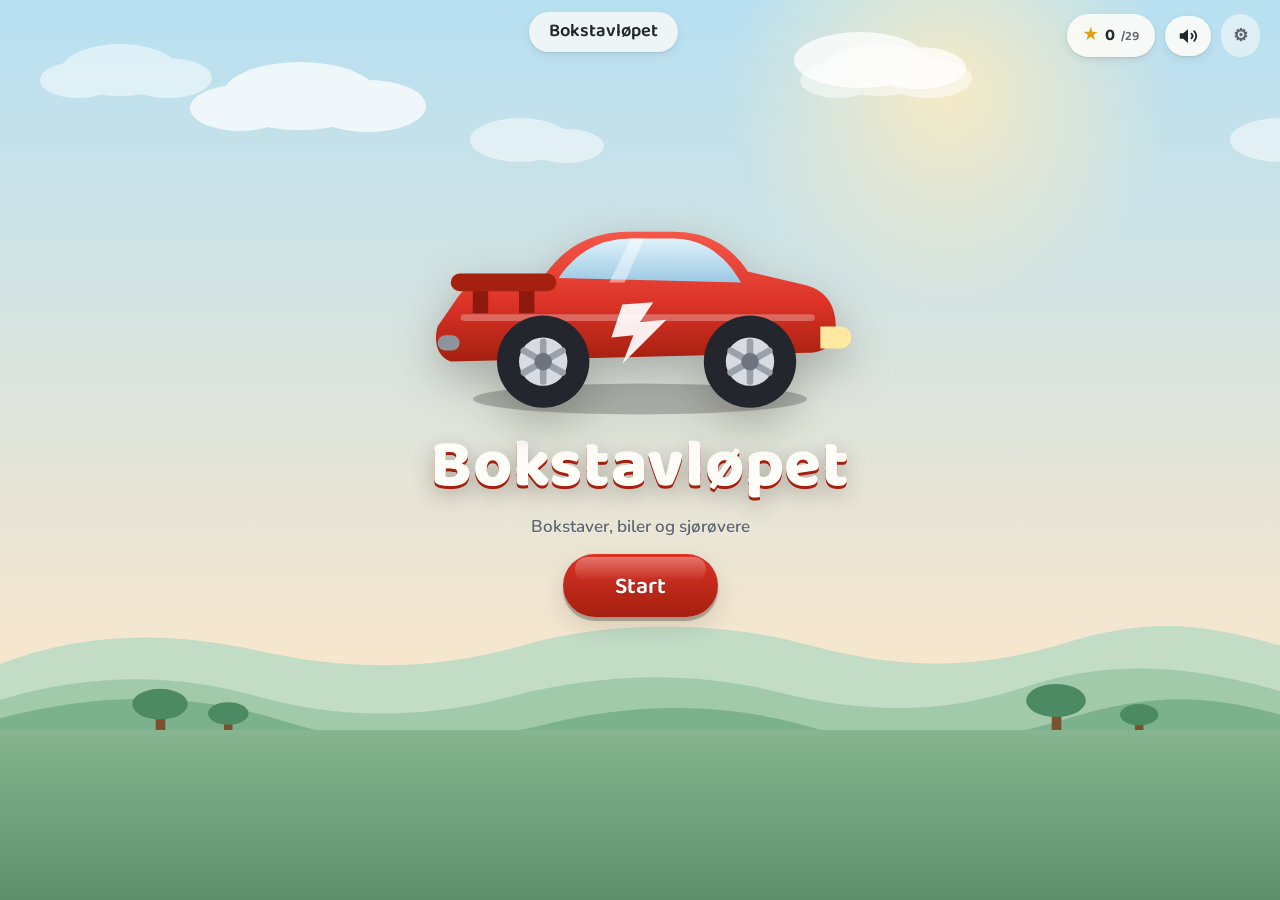
==== bokstavlopet.html @ 8c454618 "Bytt H fra «Hjul» til «Hus» på Racerbanen Et hus er noe en treåring kjenner igjen og kan navngi uten" ====
<!doctype html>
<html lang="nb">
<head>
<meta charset="utf-8">
<meta name="viewport" content="width=device-width, initial-scale=1">
<title>Bokstavløpet</title>
<style>
/* css/fonter.css */
/* Bokstavløpet – fonter
 *
 * To variable fonter, lagt inn direkte i filen som base64. Grunnen er at
 * spillet skal virke uten internett: leses index.html rett fra disk, finnes
 * det ingen server å hente skrifter fra.
 *
 *   Baloo 2  – de store bokstavene. Runde, tydelige former som ligner dem
 *              barn møter i alfabetbøker.
 *   Nunito   – all annen tekst.
 *
 * Begge er lisensiert under SIL Open Font License 1.1.
 */

@font-face {
  font-family: 'Baloo 2';
  src: url([data-uri]) format('woff2');
  font-weight: 400 800;
  font-style: normal;
  font-display: swap;
}

@font-face {
  font-family: 'Nunito';
  src: url([data-uri]) format('woff2');
  font-weight: 300 900;
  font-style: normal;
  font-display: swap;
}

</style>
<style>
/* css/stil.css */
/* Bokstavløpet – utseende
 *
 * Spillet skal se ut som et sted, ikke som et skjema. Derfor ligger det en
 * sammenhengende scene bak alt – himmel, landskap og bakke – og figuren
 * kjører på bakken nederst uansett hvilken skjerm som vises.
 *
 * To regler holder det rolig samtidig:
 *   1. Ingen animasjon går i løkke bortsett fra skyer og bølger, som bruker
 *      over ett minutt på en runde og kan skrus av.
 *   2. Alt annet skjer som svar på et trykk, og varer under ett sekund.
 */

/* ============================================================
   1. Grunnverdier
   ============================================================ */

:root {
  --font-display: 'Baloo 2', 'Trebuchet MS', 'Segoe UI', system-ui, sans-serif;
  --font-ui: 'Nunito', 'Segoe UI', -apple-system, BlinkMacSystemFont, Roboto, sans-serif;

  --r-sm: 12px;
  --r-md: 18px;
  --r-lg: 26px;
  --r-xl: 34px;

  --grunn-h: 170px;
  --rute: 96px;      /* bokstavrutene i Garasjen/Skattekartet */

  /* Nøytral scene – brukes på start- og verdensskjermen */
  --himmel-topp: #b7e0f2;
  --himmel-bunn: #ffe7c9;
  --sol: rgba(255, 236, 190, .85);
  --as-fjern: #c2dcc6;
  --as-bak: #9ec9a8;
  --as-fram: #7bb18c;
  --tre: #4c8a63;
  --stamme: #7a5230;
  --palme: #3f8f6a;
  --grunn-topp: #86b58f;
  --grunn-bunn: #5e8f6c;
  --stripe: transparent;

  --lakk: #dc3327;
  --lakk-lys: #f4574a;
  --lakk-mork: #a4200f;

  --blekk: #23262d;
  --blekk-svak: #5d646f;
  --flate: #fffdf8;
  --flate-2: #f4ede0;
  --kant: rgba(35, 38, 45, .1);

  --aksent: #dc3327;
  --aksent-mork: #a4200f;
  --aksent-svak: #fdeceb;

  --god: #2e8055;
  --god-mork: #1f5c3c;
  --god-svak: #e6f4ec;
  --gull: #e2a017;

  --sk-1: 0 1px 2px rgba(40, 30, 15, .1), 0 3px 8px rgba(40, 30, 15, .08);
  --sk-2: 0 2px 4px rgba(40, 30, 15, .1), 0 10px 24px rgba(40, 30, 15, .13);
  --sk-3: 0 4px 8px rgba(40, 30, 15, .12), 0 20px 44px rgba(40, 30, 15, .18);

  --mykt: 260ms cubic-bezier(.33, .78, .4, 1);
}

/* Racerbanen: ettermiddagshimmel over asfalt. */
body[data-verden="bane"] {
  --himmel-topp: #8fcdea;
  --himmel-bunn: #ffdcae;
  --sol: rgba(255, 226, 168, .9);
  --as-fjern: #b6d3ba;
  --as-bak: #8fbb9c;
  --as-fram: #6aa47f;
  --tre: #4c8a63;
  --grunn-topp: #4a4f5b;
  --grunn-bunn: #33373f;
  --stripe: #f2c33d;
  --aksent: #dc3327;
  --aksent-mork: #a4200f;
  --aksent-svak: #fdeceb;
  --lakk: #dc3327;
  --lakk-lys: #f4574a;
  --lakk-mork: #a4200f;
}

/* Sjørøverøya: gullhimmel over dypt vann. */
body[data-verden="oy"] {
  --himmel-topp: #9fd8e8;
  --himmel-bunn: #ffe3b0;
  --sol: rgba(255, 233, 178, .95);
  --as-fjern: #a9c9cf;
  --as-bak: #cdb98c;
  --as-fram: #b9a173;
  --palme: #3f8f6a;
  --grunn-topp: #2b8fa8;
  --grunn-bunn: #14607a;
  --stripe: transparent;
  --aksent: #16788f;
  --aksent-mork: #0d4c5e;
  --aksent-svak: #e2f1f5;
  --lakk: #c8492f;
  --lakk-lys: #e0674c;
  --lakk-mork: #8f2f1c;
}

* { box-sizing: border-box; }

/* Uten dette markerer iOS tekst og åpner hurtigmeny når man trykker litt
   for lenge på en knapp. */
button, .teller, .bokstav, .skilt, .kort, .flis, .verdenkort, .navnbrikke {
  -webkit-user-select: none;
  user-select: none;
  -webkit-touch-callout: none;
  touch-action: manipulation;
}

html, body { height: 100%; margin: 0; }

body {
  font-family: var(--font-ui);
  font-size: 17px;
  line-height: 1.5;
  color: var(--blekk);
  background: var(--himmel-bunn);
  display: flex;
  flex-direction: column;
  overflow: hidden;
  -webkit-font-smoothing: antialiased;
}

.skjult-visuelt {
  position: absolute; width: 1px; height: 1px;
  overflow: hidden; clip: rect(0 0 0 0); white-space: nowrap;
}

:focus-visible {
  outline: 4px solid var(--blekk);
  outline-offset: 3px;
}

/* ============================================================
   2. Scenen
   ============================================================ */

#scene {
  position: fixed;
  inset: 0;
  z-index: 0;
  overflow: hidden;
  pointer-events: none;
}

.scene-himmel {
  position: absolute;
  inset: 0 0 calc(var(--grunn-h) - 20px) 0;
  background: linear-gradient(to bottom, var(--himmel-topp) 0%, var(--himmel-bunn) 100%);
  transition: background 600ms ease;
}

.scene-sol {
  position: absolute;
  top: -140px; right: 8%;
  width: 460px; height: 460px;
  border-radius: 50%;
  background: radial-gradient(circle, var(--sol) 0%, rgba(255, 255, 255, 0) 68%);
}

/* Skyene ligger i to lag som driver i ulik takt. En runde tar over to
   minutter, så det leses som «levende», ikke som noe som skjer. */
.scene-skyer {
  position: absolute;
  inset: 0 0 var(--grunn-h) 0;
  background-repeat: repeat-x;
  background-image:
    url("data:image/svg+xml,%3Csvg xmlns='http://www.w3.org/2000/svg' width='760' height='300'%3E%3Cg fill='%23ffffff' opacity='.5'%3E%3Cellipse cx='120' cy='70' rx='58' ry='26'/%3E%3Cellipse cx='168' cy='78' rx='44' ry='20'/%3E%3Cellipse cx='78' cy='80' rx='38' ry='18'/%3E%3Cellipse cx='520' cy='140' rx='50' ry='22'/%3E%3Cellipse cx='566' cy='146' rx='38' ry='17'/%3E%3C/g%3E%3C/svg%3E"),
    url("data:image/svg+xml,%3Csvg xmlns='http://www.w3.org/2000/svg' width='1100' height='340'%3E%3Cg fill='%23ffffff' opacity='.75'%3E%3Cellipse cx='300' cy='96' rx='78' ry='34'/%3E%3Cellipse cx='368' cy='106' rx='58' ry='26'/%3E%3Cellipse cx='240' cy='108' rx='50' ry='23'/%3E%3Cellipse cx='860' cy='60' rx='66' ry='28'/%3E%3Cellipse cx='918' cy='68' rx='48' ry='21'/%3E%3C/g%3E%3C/svg%3E");
  background-position: 0 0, 0 0;
  background-size: 760px 300px, 1100px 340px;
}

body.bevegelse .scene-skyer { animation: driv 190s linear infinite; }

@keyframes driv {
  to { background-position: -760px 0, -1100px 0; }
}

.scene-landskap {
  position: absolute;
  left: 0; right: 0;
  bottom: calc(var(--grunn-h) - 26px);
  height: 190px;
}
.scene-landskap .lag {
  position: absolute;
  left: 0; right: 0; bottom: 0;
  width: 100%;
}
.scene-landskap .lag--fjern { height: 184px; }
.scene-landskap .lag--bak { height: 150px; opacity: .9; }
.scene-landskap .lag--fram { height: 118px; }

.scene-grunn {
  position: absolute;
  left: 0; right: 0; bottom: 0;
  height: var(--grunn-h);
  background: linear-gradient(to bottom, var(--grunn-topp), var(--grunn-bunn));
  transition: background 600ms ease;
}

/* Lys kantlinje øverst på asfalten – veier har kanter. */
body[data-verden="bane"] .scene-grunn::before {
  content: "";
  position: absolute;
  left: 0; right: 0; top: 7px;
  height: 5px;
  background: rgba(255, 255, 255, .38);
  border-radius: 3px;
}

/* Midtstripa på asfalten. Havet har ingen. */
.grunn-stripe {
  position: absolute;
  left: 0; right: 0;
  top: 86px;
  height: 8px;
  background: repeating-linear-gradient(
    to right,
    var(--stripe) 0 62px,
    transparent 62px 124px);
  opacity: .8;
  border-radius: 4px;
}

/* Bølgetopper i havet. */
body[data-verden="oy"] .scene-grunn::before {
  content: "";
  position: absolute;
  left: 0; right: 0; top: -13px;
  height: 26px;
  background-repeat: repeat-x;
  background-size: 320px 26px;
  background-image:
    url("data:image/svg+xml,%3Csvg xmlns='http://www.w3.org/2000/svg' width='320' height='26'%3E%3Cpath d='M0 18c30 0 30-12 60-12s30 12 60 12 30-12 60-12 30 12 60 12 30-12 60-12 30 12 60 12v14H0z' fill='%232b8fa8'/%3E%3C/svg%3E");
}
body[data-verden="oy"] .scene-grunn::after {
  content: "";
  position: absolute;
  left: 0; right: 0; top: 34px;
  height: 60px;
  background-repeat: repeat-x;
  background-size: 420px 60px;
  background-image:
    url("data:image/svg+xml,%3Csvg xmlns='http://www.w3.org/2000/svg' width='420' height='60'%3E%3Cg fill='%23ffffff' fill-opacity='.13'%3E%3Cellipse cx='70' cy='20' rx='46' ry='4'/%3E%3Cellipse cx='228' cy='42' rx='62' ry='4.5'/%3E%3Cellipse cx='340' cy='14' rx='38' ry='3.5'/%3E%3Cellipse cx='150' cy='52' rx='30' ry='3'/%3E%3C/g%3E%3C/svg%3E");
}
body.bevegelse[data-verden="oy"] .scene-grunn::after {
  animation: skvulp 26s linear infinite;
}
@keyframes skvulp { to { background-position: 420px 0; } }

/* ============================================================
   3. Topplinja
   ============================================================ */

#topp {
  position: relative;
  z-index: 20;
  flex: 0 0 auto;
  display: flex;
  align-items: center;
  gap: 12px;
  padding: 12px 20px;
}

#topp-midt { flex: 1; text-align: center; min-width: 0; }

#topp-tittel {
  font-family: var(--font-display);
  font-weight: 600;
  font-size: 1.15rem;
  color: var(--blekk);
  background: rgba(255, 253, 248, .74);
  backdrop-filter: blur(6px);
  padding: 6px 20px;
  border-radius: 999px;
  box-shadow: var(--sk-1);
  display: inline-block;
  max-width: 100%;
  overflow: hidden;
  text-overflow: ellipsis;
  white-space: nowrap;
}

.topp-hoyre { display: flex; align-items: center; gap: 10px; position: relative; }

.ikonknapp {
  font: inherit;
  font-weight: 700;
  display: inline-flex;
  align-items: center;
  gap: 8px;
  padding: 9px 18px;
  border: none;
  border-radius: 999px;
  background: rgba(255, 253, 248, .86);
  color: var(--blekk);
  box-shadow: var(--sk-1);
  cursor: pointer;
  transition: transform var(--mykt), background var(--mykt);
}
.ikonknapp:hover { background: #fff; transform: translateY(-2px); }
.ikonknapp:active { transform: translateY(1px); }
.ikonknapp[hidden] { visibility: hidden; display: inline-flex; }
.ikonknapp .pil { font-size: 1.15rem; line-height: 1; }

/* Tannhjulet er diskret. Ett trykk viser bekreftelsen under. */
.ikonknapp--stille {
  position: relative;
  padding: 9px 12px;
  background: rgba(255, 253, 248, .5);
  color: var(--blekk-svak);
  box-shadow: none;
}
.ikonknapp--stille:hover { background: rgba(255, 253, 248, .9); }

/* Stemmeknappen: ett trykk slår av robotstemmen så den voksne kan lese
   selv. Lydeffektene fortsetter – de sier ingenting. */
.ikonknapp--stemme { padding: 9px 12px; color: var(--blekk); }
.ikonknapp--stemme .stemmeikon svg { width: 22px; height: 22px; display: block; }
.ikonknapp--stemme.av {
  background: #fdf0e2;
  color: #9a5116;
  box-shadow: inset 0 0 0 2px rgba(154, 81, 22, .3);
}

/* Stjernetelleren gjør framgangen synlig hele tiden. */
.teller {
  display: inline-flex;
  align-items: baseline;
  gap: 6px;
  padding: 8px 16px;
  border-radius: 999px;
  background: rgba(255, 253, 248, .86);
  box-shadow: var(--sk-1);
  font-family: var(--font-display);
  font-weight: 700;
  font-size: 1.05rem;
}
.teller-stjerne { color: var(--gull); font-size: 1.15rem; }
.teller-av { color: var(--blekk-svak); font-size: .82rem; font-weight: 600; }
.teller[hidden] { display: none; }
.teller.smell { animation: smell 520ms cubic-bezier(.3, 1.5, .5, 1); }
@keyframes smell {
  0% { transform: scale(1); }
  40% { transform: scale(1.22); }
  100% { transform: scale(1); }
}

/* ============================================================
   4. Knapper
   ============================================================ */

.knapp {
  font-family: var(--font-display);
  font-weight: 600;
  font-size: 1.1rem;
  padding: 15px 30px 12px;
  border: none;
  border-radius: 999px;
  background: linear-gradient(to bottom, var(--aksent) 0%, var(--aksent-mork) 100%);
  color: #fff;
  cursor: pointer;
  box-shadow: 0 4px 0 rgba(0, 0, 0, .22), var(--sk-2);
  transition: transform 120ms ease, box-shadow 120ms ease, filter var(--mykt);
  position: relative;
}
.knapp > span {
  display: block;
  line-height: 1.2;
  text-shadow: 0 1px 1px rgba(0, 0, 0, .22);
}
.knapp::before {
  content: "";
  position: absolute;
  inset: 3px 12px auto;
  height: 38%;
  border-radius: 999px;
  background: linear-gradient(to bottom, rgba(255, 255, 255, .32), rgba(255, 255, 255, 0));
  pointer-events: none;
}
.knapp:hover { filter: brightness(1.06); }
.knapp:active {
  transform: translateY(4px);
  box-shadow: 0 0 0 rgba(0, 0, 0, .22), var(--sk-1);
}

.knapp--stor { font-size: 1.45rem; padding: 19px 52px 16px; }

/* Pilen er det en treåring leser, ikke ordet. */
.knapp--pil {
  display: inline-flex;
  align-items: center;
  gap: 14px;
  padding: 14px 34px 14px 28px;
}
.knapp--pil .knapp-ikon { display: block; }
.knapp--pil .knapp-ikon svg { width: 38px; height: 38px; display: block; }
.knapp--pil .knapp-tekst { display: block; line-height: 1.2; text-shadow: 0 1px 1px rgba(0, 0, 0, .22); }

/* Felle verdt å huske: en klasse som setter display overstyrer nettleserens
   egen regel for [hidden], og da blir knappen stående synlig selv om koden
   tror den er skjult. Disse to må derfor sies eksplisitt. */
.knapp[hidden], .lyttknapp[hidden] { display: none; }
.knapp--liten { font-size: .95rem; padding: 11px 20px 9px; }

.knapp--flat {
  background: rgba(255, 253, 248, .9);
  color: var(--blekk-svak);
  box-shadow: 0 3px 0 var(--kant), var(--sk-1);
}
.knapp--flat:hover { color: var(--blekk); }
.knapp--flat::before { display: none; }

.knapp--fare {
  background: rgba(255, 253, 248, .9);
  color: #b03a2b;
  box-shadow: inset 0 0 0 2px rgba(176, 58, 43, .35);
}
.knapp--fare::before { display: none; }

.knapperad { display: flex; gap: 14px; flex-wrap: wrap; justify-content: center; align-items: center; }

.lyttknapp {
  font-family: var(--font-ui);
  font-weight: 700;
  font-size: .95rem;
  display: inline-flex;
  align-items: center;
  gap: 8px;
  padding: 9px 20px;
  border: none;
  border-radius: 999px;
  background: rgba(255, 253, 248, .92);
  color: var(--blekk-svak);
  box-shadow: var(--sk-1);
  cursor: pointer;
  transition: transform var(--mykt), color var(--mykt);
}
.lyttknapp { flex: 0 0 auto; }
.lyttknapp .lytt-ikon { display: block; }
.lyttknapp .lytt-ikon svg { width: 17px; height: 17px; display: block; }
.lyttknapp:hover { color: var(--blekk); transform: translateY(-2px); }
/* «Hør igjen» har ingen jobb når stemmen er slått av. */
.lyttknapp.borte { display: none; }
.lyttknapp:active { transform: translateY(1px); }

/* ============================================================
   5. Skjermer og typografi
   ============================================================ */

#app {
  position: relative;
  z-index: 10;
  flex: 1 1 auto;
  display: flex;
  min-height: 0;
  padding: 8px 24px calc(var(--grunn-h) + 2px);
}

.skjerm {
  flex: 1 1 auto;
  display: flex;
  flex-direction: column;
  gap: 16px;
  min-height: 0;
}
.skjerm[hidden] { display: none; }
.skjerm--midt { justify-content: center; align-items: center; }

.stabel {
  display: flex;
  flex-direction: column;
  align-items: center;
  gap: 14px;
  text-align: center;
}

.titteltekst {
  font-family: var(--font-display);
  font-weight: 800;
  font-size: clamp(2.6rem, 7vw, 4.2rem);
  line-height: 1;
  margin: 0;
  color: var(--flate);
  text-shadow: 0 3px 0 var(--aksent-mork), 0 8px 22px rgba(40, 30, 15, .3);
  letter-spacing: .01em;
}

.skjermtittel {
  font-family: var(--font-display);
  font-weight: 700;
  font-size: clamp(1.5rem, 3.2vw, 2.1rem);
  margin: 0;
  text-align: center;
  color: var(--blekk);
  text-shadow: 0 1px 0 rgba(255, 255, 255, .6);
}

.ingress {
  margin: 0;
  text-align: center;
  font-weight: 600;
  color: var(--blekk-svak);
  text-shadow: 0 1px 0 rgba(255, 255, 255, .5);
}

.helt { width: min(440px, 74vw); filter: drop-shadow(0 16px 22px rgba(40, 30, 15, .28)); }
.helt--liten { width: min(300px, 58vw); }
.helt svg { display: block; width: 100%; height: auto; }

.tekstfelt {
  font-family: var(--font-display);
  font-weight: 600;
  font-size: 1.5rem;
  text-align: center;
  padding: 13px 20px;
  width: min(380px, 82vw);
  border: none;
  border-radius: var(--r-md);
  background: var(--flate);
  color: var(--blekk);
  box-shadow: inset 0 0 0 3px var(--kant), var(--sk-1);
}

.panelkort {
  background: rgba(255, 253, 248, .95);
  border-radius: var(--r-xl);
  padding: 34px 46px;
  box-shadow: var(--sk-3);
  max-width: min(560px, 92vw);
}

/* Innkomst: elementene faller kort på plass, én gang. */
.trinn { animation: trinn-inn 420ms cubic-bezier(.2, .8, .3, 1) backwards; }
.trinn:nth-child(1) { animation-delay: 30ms; }
.trinn:nth-child(2) { animation-delay: 90ms; }
.trinn:nth-child(3) { animation-delay: 150ms; }
.trinn:nth-child(4) { animation-delay: 210ms; }
@keyframes trinn-inn {
  from { opacity: 0; transform: translateY(14px); }
  to { opacity: 1; transform: none; }
}

/* ============================================================
   6. Verdenskort
   ============================================================ */

.verdenrad {
  margin: auto;
  width: min(720px, 100%);
  display: flex;
  gap: 30px;
  flex-wrap: wrap;
  justify-content: center;
}

.verdenkort {
  font: inherit;
  cursor: pointer;
  border: none;
  padding: 0;
  width: 320px;
  border-radius: var(--r-xl);
  overflow: hidden;
  background: var(--flate);
  box-shadow: var(--sk-2);
  transition: transform var(--mykt), box-shadow var(--mykt);
  animation: trinn-inn 460ms cubic-bezier(.2, .8, .3, 1) backwards;
  text-align: center;
}
.verdenkort:nth-child(2) { animation-delay: 110ms; }
.verdenkort:hover { transform: translateY(-8px); box-shadow: var(--sk-3); }
.verdenkort:active { transform: translateY(-2px); }

.verdenkort-bilde {
  height: 168px;
  display: flex;
  align-items: flex-end;
  justify-content: center;
  padding-bottom: 12px;
  position: relative;
  overflow: hidden;
}
.verdenkort-bilde > svg { width: 74%; height: auto; position: relative; z-index: 2; }

.verdenkort-scene { position: absolute; inset: 0; z-index: 1; }
.verdenkort-scene .lag {
  position: absolute;
  left: 0; right: 0;
  bottom: 34px;
  width: 100%;
}
.verdenkort-scene .lag--fjern { height: 92px; }
.verdenkort-scene .lag--bak { height: 72px; opacity: .9; }
.verdenkort-scene .lag--fram { height: 54px; }

/* Kortene har hver sin verdenspalett, uavhengig av hvilken som er valgt. */
.verdenkort--bane .verdenkort-bilde {
  --as-fjern: #b6d3ba; --as-bak: #8fbb9c; --as-fram: #6aa47f;
  --tre: #4c8a63; --stamme: #7a5230;
}
.verdenkort--oy .verdenkort-bilde {
  --as-fjern: #a9c9cf; --as-bak: #cdb98c; --as-fram: #b9a173; --palme: #3f8f6a;
}
.verdenkort-bilde::after {
  content: "";
  position: absolute;
  left: 0; right: 0; bottom: 0;
  height: 42px;
}

.verdenkort--bane .verdenkort-bilde { background: linear-gradient(to bottom, #8fcdea, #ffdcae); }
.verdenkort--bane .verdenkort-bilde::after { background: linear-gradient(to bottom, #4a4f5b, #33373f); }
.verdenkort--oy .verdenkort-bilde { background: linear-gradient(to bottom, #9fd8e8, #ffe3b0); }
.verdenkort--oy .verdenkort-bilde::after { background: linear-gradient(to bottom, #2b8fa8, #14607a); }

.verdenkort-under { padding: 18px 22px 24px; }
.verdenkort-navn {
  font-family: var(--font-display);
  font-weight: 700;
  font-size: 1.5rem;
  display: block;
}
.verdenkort-tekst { color: var(--blekk-svak); font-size: .95rem; font-weight: 600; }

/* ============================================================
   7. Menyfliser
   ============================================================ */

.menyrad {
  margin: auto;
  width: min(1140px, 100%);
  display: grid;
  grid-template-columns: repeat(auto-fit, minmax(214px, 1fr));
  gap: 20px;
  justify-content: center;
}

.flis {
  font: inherit;
  cursor: pointer;
  border: none;
  text-align: left;
  padding: 22px 22px 20px;
  border-radius: var(--r-lg);
  background: rgba(255, 253, 248, .96);
  box-shadow: var(--sk-2);
  display: flex;
  flex-direction: column;
  gap: 8px;
  transition: transform var(--mykt), box-shadow var(--mykt);
  animation: trinn-inn 420ms cubic-bezier(.2, .8, .3, 1) backwards;
  position: relative;
  overflow: hidden;
}
.flis:nth-child(2) { animation-delay: 70ms; }
.flis:nth-child(3) { animation-delay: 140ms; }
.flis:nth-child(4) { animation-delay: 210ms; }
.flis:hover { transform: translateY(-7px); box-shadow: var(--sk-3); }
.flis:active { transform: translateY(-1px); }

.flis-merke {
  width: 64px; height: 64px;
  border-radius: 20px;
  display: grid;
  place-items: center;
  background: var(--aksent-svak);
  box-shadow: inset 0 0 0 2px rgba(0, 0, 0, .05);
}
.flis-merke svg { width: 40px; height: 40px; display: block; }
.flis-navn { font-family: var(--font-display); font-weight: 700; font-size: 1.35rem; }
.flis-tekst { color: var(--blekk-svak); font-size: .93rem; font-weight: 600; line-height: 1.35; }

.flis-stripe {
  position: absolute;
  left: 0; top: 0; bottom: 0;
  width: 7px;
  background: var(--aksent);
}

/* ============================================================
   8. Utforsk
   ============================================================ */

.ordkort {
  flex: 0 0 auto;
  display: flex;
  align-items: center;
  gap: 26px;
  align-self: center;
  width: min(680px, 100%);
  padding: 14px 22px 14px 18px;
  border-radius: var(--r-xl);
  background: rgba(255, 253, 248, .96);
  box-shadow: var(--sk-2);
}

.ordkort-bokstav {
  font-family: var(--font-display);
  font-weight: 800;
  font-size: 5.2rem;
  line-height: 1;
  flex: 0 0 auto;
  width: 118px;
  height: 118px;
  display: grid;
  place-items: center;
  border-radius: 24px;
  color: #fff;
  background: linear-gradient(to bottom, var(--aksent), var(--aksent-mork));
  text-shadow: 0 3px 0 rgba(0, 0, 0, .2);
  box-shadow: var(--sk-1);
}
.ordkort-bokstav.bytter { animation: kort-bytt 420ms cubic-bezier(.3, 1.4, .5, 1); }
@keyframes kort-bytt {
  0% { transform: scale(.86) rotate(-5deg); }
  60% { transform: scale(1.05) rotate(2deg); }
  100% { transform: none; }
}

.ordkort-innhold { display: flex; align-items: center; gap: 20px; flex: 1 1 auto; min-width: 0; }
.ordkort-ikon {
  font-size: 2.9rem;
  line-height: 1;
  flex: 0 0 auto;
  width: 92px; height: 92px;
  display: grid;
  place-items: center;
  border-radius: 22px;
  background: var(--flate-2);
  box-shadow: inset 0 0 0 2px rgba(40, 30, 15, .05);
}
.ordkort-ord {
  font-family: var(--font-display);
  font-weight: 700;
  font-size: 2.2rem;
  line-height: 1.1;
  min-width: 0;
  overflow: hidden;
  text-overflow: ellipsis;
  white-space: nowrap;
}
.ordkort-innhold.bytter { animation: trinn-inn 380ms cubic-bezier(.2, .8, .3, 1); }

.bokstavrutenett {
  flex: 1 1 auto;
  overflow-y: auto;
  display: flex;
  flex-wrap: wrap;
  justify-content: center;
  align-content: center;
  gap: 11px;
  padding: 8px 2px;
}

.bokstav {
  font-family: var(--font-display);
  font-weight: 700;
  cursor: pointer;
  border: none;
  border-radius: 18px;
  flex: 0 0 auto;
  width: var(--rute);
  height: var(--rute);
  padding: 6px 4px 4px;
  display: flex;
  flex-direction: column;
  align-items: center;
  justify-content: center;
  gap: 1px;
  color: var(--blekk);
  background: rgba(255, 253, 248, .94);
  box-shadow: 0 3px 0 rgba(40, 30, 15, .16), var(--sk-1);
  position: relative;
  transition: transform 130ms ease, box-shadow 130ms ease, background var(--mykt), color var(--mykt);
}
.bokstav-tegn { font-size: 2.1rem; line-height: 1; }
.bokstav-bilde { font-size: 1.25rem; line-height: 1; }
.bokstav:hover { transform: translateY(-4px); box-shadow: 0 7px 0 rgba(40, 30, 15, .16), var(--sk-2); }
.bokstav:active { transform: translateY(2px); box-shadow: 0 1px 0 rgba(40, 30, 15, .16); }
.bokstav.aktiv {
  background: linear-gradient(to bottom, var(--aksent), var(--aksent-mork));
  color: #fff;
  text-shadow: 0 2px 0 rgba(0, 0, 0, .18);
}
.bokstav.mestret::after {
  content: "★";
  position: absolute;
  right: 6px; top: 4px;
  font-size: .8rem;
  color: var(--gull);
}
.bokstav.aktiv.mestret::after { color: #ffe9a0; }

/* ============================================================
   9. Oppgave
   ============================================================ */

.prikker {
  flex: 0 0 auto;
  display: flex;
  gap: 9px;
  justify-content: center;
  padding-top: 2px;
}
.prikk {
  width: 14px; height: 14px;
  border-radius: 50%;
  background: rgba(255, 255, 255, .55);
  box-shadow: inset 0 0 0 2px rgba(40, 30, 15, .18);
  transition: background var(--mykt), transform var(--mykt);
}
.prikk.tatt { background: var(--god); box-shadow: inset 0 0 0 2px var(--god-mork); }
.prikk.na { transform: scale(1.35); background: var(--flate); box-shadow: inset 0 0 0 3px var(--aksent); }

.oppdrag {
  flex: 1 1 auto;
  display: flex;
  flex-direction: column;
  align-items: center;
  justify-content: center;
  gap: 12px;
  min-height: 0;
}

/* «Hør igjen» er den knappen han bruker mest. Den skal være stor nok til
   å treffes uten å sikte. */
#oppgave-lytt, #utforsk-lytt {
  font-size: 1.1rem;
  padding: 14px 26px;
  gap: 12px;
}
#oppgave-lytt .lytt-ikon svg,
#utforsk-lytt .lytt-ikon svg { width: 26px; height: 26px; }
.oppdrag-tekst {
  margin: 0;
  font-family: var(--font-display);
  font-weight: 600;
  font-size: 1.35rem;
  color: var(--blekk-svak);
  text-shadow: 0 1px 0 rgba(255, 255, 255, .55);
}

.oppdrag-mal {
  border: none;
  background: none;
  padding: 0;
  cursor: default;
  font-family: var(--font-display);
  font-weight: 800;
  font-size: 4rem;
  line-height: 1.05;
  color: var(--aksent);
  text-shadow: 0 3px 0 rgba(255, 255, 255, .8);
  min-height: 1.05em;
  text-align: center;
}

/* Én bokstav får samme merke som ellers i spillet, så den ikke blir
   en løs strek på himmelen – særlig viktig for I og J. */
.oppdrag-mal--bokstav {
  width: 104px; height: 104px;
  display: grid;
  place-items: center;
  border-radius: 24px;
  font-size: 4.2rem;
  color: #fff;
  background: linear-gradient(to bottom, var(--aksent), var(--aksent-mork));
  text-shadow: 0 3px 0 rgba(0, 0, 0, .2);
  box-shadow: var(--sk-2);
  transition: transform 140ms ease, box-shadow 140ms ease;
}

/* Skjult bokstav: et spørsmålstegn som ser ut som noe man kan trykke på.
   Da handler oppgaven om lyden, ikke om å finne to like tegn. */
.oppdrag-mal--bokstav.skjult {
  cursor: pointer;
  color: var(--aksent);
  background: rgba(255, 253, 248, .96);
  text-shadow: none;
  box-shadow: inset 0 0 0 5px var(--aksent), var(--sk-2);
}
.oppdrag-mal--bokstav.skjult:hover { transform: translateY(-3px); }
.oppdrag-mal--bokstav.skjult:active { transform: translateY(1px) scale(.98); }
.oppdrag-mal .mal-ikon {
  display: grid;
  place-items: center;
  font-size: 3.1rem;
  width: 104px; height: 104px;
  margin: 0 auto 6px;
  border-radius: 24px;
  background: rgba(255, 253, 248, .96);
  box-shadow: var(--sk-2);
}
.oppdrag-mal .mal-ord {
  display: block;
  font-size: 2.1rem;
  color: var(--blekk);
  text-shadow: 0 1px 0 rgba(255, 255, 255, .7);
}
.oppdrag-mal.bytter { animation: kort-bytt 420ms cubic-bezier(.3, 1.4, .5, 1); }

.valg {
  flex: 0 0 auto;
  display: flex;
  align-items: flex-end;
  justify-content: center;
  gap: 26px;
  flex-wrap: wrap;
  padding: 4px 0 0;
}

/* Skiltene står på stolper, litt skjevt, som skilt gjør. */
.skilt {
  font-family: var(--font-display);
  font-weight: 800;
  font-size: 4rem;
  cursor: pointer;
  width: 142px;
  height: 142px;
  border: none;
  border-radius: 24px;
  color: var(--blekk);
  background: var(--flate);
  box-shadow: inset 0 0 0 6px var(--aksent), 0 5px 0 rgba(40, 30, 15, .2), var(--sk-2);
  position: relative;
  transition: transform 140ms ease, box-shadow 140ms ease, background var(--mykt), color var(--mykt);
  animation: skilt-opp 380ms cubic-bezier(.2, .9, .3, 1) backwards;
}
.skilt::after {
  content: "";
  position: absolute;
  left: 50%; top: 100%;
  width: 15px; height: 30px;
  transform: translateX(-50%);
  border-radius: 0 0 4px 4px;
  background: linear-gradient(to right, #8a8f99, #b9bec7 40%, #7d838d);
}
body[data-verden="oy"] .skilt::after {
  background: linear-gradient(to right, #7d5330, #a9713f 40%, #6b4322);
}
.skilt:nth-child(1) { transform: rotate(-2deg); animation-delay: 40ms; }
.skilt:nth-child(2) { transform: rotate(1.5deg); animation-delay: 110ms; }
.skilt:nth-child(3) { transform: rotate(-1deg); animation-delay: 180ms; }
.skilt:nth-child(4) { transform: rotate(2deg); animation-delay: 250ms; }
@keyframes skilt-opp {
  from { opacity: 0; transform: translateY(22px) scale(.9); }
}
.skilt:hover:not([disabled]) { transform: translateY(-7px) rotate(0deg) scale(1.03); }
.skilt:active:not([disabled]) { transform: translateY(-1px) rotate(0deg) scale(.99); }
.skilt[disabled] { cursor: default; }

.skilt.riktig {
  background: var(--god-svak);
  color: var(--god-mork);
  box-shadow: inset 0 0 0 6px var(--god), 0 5px 0 var(--god-mork), var(--sk-3);
  animation: sprett 560ms cubic-bezier(.3, 1.5, .45, 1) forwards;
}
@keyframes sprett {
  0% { transform: rotate(0) scale(1); }
  35% { transform: rotate(0) scale(1.13); }
  70% { transform: rotate(0) scale(.97); }
  100% { transform: rotate(0) scale(1.04); }
}

.skilt.feil {
  background: var(--flate-2);
  color: rgba(35, 38, 45, .32);
  box-shadow: inset 0 0 0 6px rgba(35, 38, 45, .13), 0 3px 0 rgba(40, 30, 15, .1);
  opacity: .62;
}
.skilt.vugg { animation: vugg 460ms ease-in-out; }
@keyframes vugg {
  0%, 100% { transform: rotate(0) translateX(0); }
  20% { transform: rotate(0) translateX(-9px); }
  45% { transform: rotate(0) translateX(8px); }
  70% { transform: rotate(0) translateX(-5px); }
}

/* Etter to bom peker spillet på svaret – tre pulser, så ro. */
.skilt.pekes {
  animation: pek 900ms ease-out 3;
  z-index: 2;
}
@keyframes pek {
  0%, 100% { box-shadow: inset 0 0 0 6px var(--aksent), 0 5px 0 rgba(40, 30, 15, .2), var(--sk-2); }
  50% { box-shadow: inset 0 0 0 8px var(--aksent), 0 5px 0 rgba(40, 30, 15, .2), 0 0 0 12px var(--aksent-svak), var(--sk-2); }
}

.videre-felt {
  position: fixed;
  right: 30px;
  bottom: calc(var(--grunn-h) + 14px);
  z-index: 30;
  display: flex;
}
#oppgave-videre:not([hidden]) { animation: trinn-inn 320ms cubic-bezier(.2, .9, .3, 1); }

/* Stjerna som flyr opp til telleren. */
.flystjerne {
  position: fixed;
  z-index: 60;
  font-size: 2.4rem;
  color: var(--gull);
  text-shadow: 0 2px 6px rgba(40, 30, 15, .35);
  pointer-events: none;
  transform: translate(-50%, -50%);
  transition: transform 720ms cubic-bezier(.4, -0.25, .5, 1), opacity 720ms ease-in;
}

/* Liten fanfare – bare når en bokstav faktisk blir hans. */
.konfetti {
  position: fixed;
  z-index: 60;
  width: 9px; height: 14px;
  border-radius: 2px;
  pointer-events: none;
  animation: konfetti-fall 1100ms cubic-bezier(.2, .6, .4, 1) forwards;
}
@keyframes konfetti-fall {
  0% { opacity: 1; transform: translate(0, 0) rotate(0); }
  100% { opacity: 0; transform: translate(var(--dx), var(--dy)) rotate(var(--dr)); }
}

/* ============================================================
   10. Figuren på bakken
   ============================================================ */

#figurbane {
  position: fixed;
  left: 0; right: 0; bottom: 0;
  height: var(--grunn-h);
  z-index: 12;
  pointer-events: none;
}
#figurbane[hidden] { display: none; }

.figur {
  position: absolute;
  bottom: 40px;
  left: 0;
  width: 208px;
  transform: translateX(24px);
  transition: transform 980ms cubic-bezier(.42, .05, .18, 1);
  filter: drop-shadow(0 10px 14px rgba(0, 0, 0, .3));
}
.figur { pointer-events: auto; cursor: pointer; }
.figur-vipp { width: 100%; transition: transform 200ms ease; }
.figur svg { display: block; width: 100%; height: auto; }
/* Kjører den mot venstre, snur den seg. */
.figur.speilet .figur-vipp { transform: scaleX(-1); }

/* Et hopp – når barnet trykker på figuren, og når runden er i havn. */
.figur.hopper svg { animation: hopp 620ms cubic-bezier(.3, 1.4, .5, 1); }
@keyframes hopp {
  0%, 100% { transform: translateY(0); }
  35% { transform: translateY(-26px) rotate(-3deg); }
  60% { transform: translateY(0) rotate(1deg); }
  78% { transform: translateY(-8px); }
}
.fig-skygge { fill: rgba(0, 0, 0, .22); }

/* Hjulene ruller mens bilen kjører. */
.hjul { transform-box: fill-box; transform-origin: center; }
.figur.kjorer .hjul { animation: rull 620ms linear infinite; }
@keyframes rull { to { transform: rotate(360deg); } }

/* Skipet vugger i bølgene når det seiler. */
.figur.kjorer .fig--skip { animation: vugg-skip 1500ms ease-in-out infinite; }
@keyframes vugg-skip {
  0%, 100% { transform: rotate(-1.6deg); }
  50% { transform: rotate(1.6deg); }
}
.fig--skip { transform-origin: 50% 80%; }

.stov { position: absolute; inset: 0; }
.stov span {
  position: absolute;
  bottom: 44px;
  width: 16px; height: 16px;
  border-radius: 50%;
  background: rgba(255, 255, 255, .5);
  animation: stov-ut 800ms ease-out forwards;
}
@keyframes stov-ut {
  0% { opacity: .75; transform: scale(.4); }
  100% { opacity: 0; transform: scale(2.4) translateY(-16px); }
}

/* ============================================================
   11. Oppsummering
   ============================================================ */

.malflagg { font-size: 4.2rem; line-height: 1; }

/* Stjernene teller han selv. De tennes én etter én. */
.oppsum-stjerner { display: flex; gap: 8px; justify-content: center; }
.oppsum-stjerne {
  font-size: 2.6rem;
  line-height: 1;
  color: rgba(40, 30, 15, .16);
  animation: stjerne-tenn 460ms cubic-bezier(.3, 1.5, .5, 1) backwards;
}
.oppsum-stjerne.tent { color: var(--gull); text-shadow: 0 2px 5px rgba(200, 150, 20, .4); }
@keyframes stjerne-tenn {
  from { opacity: 0; transform: scale(.3) rotate(-40deg); }
}

/* Bokstavene han fant, med bildet sitt – gjenkjennelig uten å kunne lese. */
.oppsum-brikker { display: flex; gap: 10px; justify-content: center; flex-wrap: wrap; }
.oppsum-brikke {
  display: flex;
  flex-direction: column;
  align-items: center;
  gap: 1px;
  min-width: 58px;
  padding: 7px 10px 6px;
  border-radius: 14px;
  background: var(--flate-2);
  animation: trinn-inn 380ms cubic-bezier(.2, .8, .3, 1) backwards;
}
.oppsum-brikke b {
  font-family: var(--font-display);
  font-weight: 800;
  font-size: 1.65rem;
  line-height: 1;
  color: var(--blekk);
}
.oppsum-brikke i { font-style: normal; font-size: 1rem; line-height: 1; }

.oppsum-ny {
  display: flex;
  align-items: center;
  gap: 10px;
  padding: 10px 22px 10px 14px;
  border-radius: 999px;
  background: var(--god-svak);
  box-shadow: inset 0 0 0 3px var(--god);
  animation: sprett 620ms cubic-bezier(.3, 1.5, .45, 1) 700ms backwards;
}
.oppsum-ny[hidden] { display: none; }
.ny-bokstav {
  font-family: var(--font-display);
  font-weight: 800;
  font-size: 1.9rem;
  line-height: 1;
  color: #fff;
  background: var(--god);
  border-radius: 12px;
  padding: 6px 13px;
}
.ny-tekst { font-weight: 700; color: var(--god-mork); font-size: 1.05rem; }

/* Denne linja er til den voksne, ikke til barnet. */
.oppsum-tekst {
  margin: 0;
  font-size: .92rem;
  font-weight: 600;
  color: var(--blekk-svak);
  text-align: center;
  max-width: 34em;
}

/* ============================================================
   12. Samlingen
   ============================================================ */

.framdrift {
  align-self: center;
  width: min(520px, 90%);
  height: 14px;
  border-radius: 999px;
  background: rgba(255, 253, 248, .7);
  box-shadow: inset 0 1px 3px rgba(40, 30, 15, .2);
  overflow: hidden;
}
.framdrift span {
  display: block;
  height: 100%;
  width: 0;
  border-radius: 999px;
  background: linear-gradient(to right, var(--god), #4aa87a);
  transition: width 900ms cubic-bezier(.2, .8, .3, 1);
}

.samling-rutenett {
  flex: 1 1 auto;
  overflow-y: auto;
  display: flex;
  flex-wrap: wrap;
  justify-content: center;
  align-content: center;
  gap: 13px;
  padding: 8px 2px;
}

.samling-rute {
  flex: 0 0 auto;
  width: 116px;
  border-radius: 18px;
  padding: 12px 6px 9px;
  text-align: center;
  background: rgba(255, 253, 248, .55);
  box-shadow: inset 0 0 0 3px rgba(40, 30, 15, .1);
  color: rgba(35, 38, 45, .3);
  animation: trinn-inn 340ms cubic-bezier(.2, .8, .3, 1) backwards;
}
.samling-rute .stor {
  font-family: var(--font-display);
  font-weight: 800;
  font-size: 2.5rem;
  line-height: 1.05;
}
.samling-rute .liten { font-size: .78rem; font-weight: 700; }

.samling-rute.pa-vei {
  background: rgba(255, 253, 248, .94);
  box-shadow: inset 0 0 0 3px rgba(40, 30, 15, .14), var(--sk-1);
  color: var(--blekk-svak);
}
.samling-rute.pa-vei .stor { color: var(--blekk); }

.samling-rute.tatt {
  background: linear-gradient(to bottom, #fff9e8, var(--god-svak));
  box-shadow: inset 0 0 0 3px var(--god), var(--sk-2);
  color: var(--god-mork);
}
.samling-rute.tatt .stor { color: var(--god-mork); }

/* ============================================================
   13. Foreldremeny
   ============================================================ */

.overlegg {
  position: fixed;
  inset: 0;
  z-index: 100;
  background: rgba(25, 22, 16, .5);
  backdrop-filter: blur(3px);
  display: flex;
  padding: 24px;
  /* Overlegget ruller ikke selv. Det er midtdelen i panelet som ruller –
     to rullefelt inni hverandre blir umulig å treffe på en telefon. */
  overflow: hidden;
}
.overlegg[hidden] { display: none; }

.panel {
  margin: auto;
  background: var(--flate);
  border-radius: var(--r-xl);
  width: min(620px, 100%);
  /* dvh tar høyde for adresselinja på telefon; vh gjør ikke det. */
  max-height: calc(100vh - 48px);
  max-height: calc(100dvh - 48px);
  display: flex;
  flex-direction: column;
  overflow: hidden;
  box-shadow: var(--sk-3);
  animation: trinn-inn 300ms cubic-bezier(.2, .8, .3, 1);
}

.panel-innhold {
  flex: 1 1 auto;
  min-height: 0;
  overflow-y: auto;
  -webkit-overflow-scrolling: touch;
  overscroll-behavior: contain;
  padding: 0 30px;
  display: flex;
  flex-direction: column;
  gap: 16px;
}

.panel-topp {
  flex: 0 0 auto;
  display: flex;
  align-items: center;
  justify-content: space-between;
  background: var(--flate);
  padding: 20px 30px 14px;
  border-radius: var(--r-xl) var(--r-xl) 0 0;
}
.panel h2 { margin: 0; font-family: var(--font-display); font-weight: 700; font-size: 1.5rem; }
.panel h3 {
  margin: 0 0 8px;
  font-family: var(--font-display);
  font-weight: 700;
  font-size: 1.05rem;
  color: var(--blekk-svak);
}

.lukkekryss {
  border: none;
  background: var(--flate-2);
  color: var(--blekk-svak);
  width: 38px; height: 38px;
  border-radius: 50%;
  font-size: 1.5rem;
  line-height: 1;
  cursor: pointer;
}
.lukkekryss:hover { background: var(--kant); color: var(--blekk); }

.panel-del { border-top: 2px solid var(--flate-2); padding-top: 14px; }
.panel-innhold > .panel-del:first-child { border-top: none; padding-top: 4px; }
.panel-innhold > .panel-del:last-child { padding-bottom: 8px; }
.panel-bunn {
  flex: 0 0 auto;
  display: flex;
  gap: 12px;
  justify-content: space-between;
  align-items: center;
  flex-wrap: wrap;
  background: var(--flate);
  padding: 14px 30px 20px;
  border-radius: 0 0 var(--r-xl) var(--r-xl);
  box-shadow: 0 -8px 16px -8px rgba(40, 30, 15, .18);
}

/* Egen bryter i stedet for standard avkrysningsboks. */
.bryter {
  display: flex;
  align-items: center;
  gap: 12px;
  padding: 7px 0;
  cursor: pointer;
  font-weight: 600;
}
.bryter input { position: absolute; opacity: 0; width: 0; height: 0; }
.bryter-spor {
  flex: 0 0 auto;
  width: 50px; height: 29px;
  border-radius: 999px;
  background: var(--flate-2);
  box-shadow: inset 0 0 0 2px var(--kant);
  position: relative;
  transition: background var(--mykt);
}
.bryter-spor::after {
  content: "";
  position: absolute;
  top: 3px; left: 3px;
  width: 23px; height: 23px;
  border-radius: 50%;
  background: #fff;
  box-shadow: var(--sk-1);
  transition: transform var(--mykt);
}
.bryter input:checked + .bryter-spor { background: var(--god); box-shadow: none; }
.bryter input:checked + .bryter-spor::after { transform: translateX(21px); }
.bryter input:focus-visible + .bryter-spor { outline: 3px solid var(--blekk); outline-offset: 2px; }

.skyver { display: flex; align-items: center; gap: 12px; padding: 8px 0; font-weight: 600; }
.skyver input { flex: 1; accent-color: var(--aksent); }
.skyver output { font-weight: 700; color: var(--blekk-svak); min-width: 92px; }

.merknad { margin: 4px 0 0; font-size: .87rem; color: var(--blekk-svak); font-weight: 500; }
.merknad.advarsel { color: #9a5116; }

.bokstavvelger {
  display: grid;
  grid-template-columns: repeat(auto-fit, minmax(42px, 1fr));
  gap: 6px;
  margin-bottom: 12px;
}
.bokstavvelger button {
  font-family: var(--font-display);
  font-weight: 700;
  font-size: 1.05rem;
  padding: 9px 0;
  border: none;
  border-radius: 10px;
  background: var(--flate-2);
  color: var(--blekk-svak);
  cursor: pointer;
  transition: transform 120ms ease;
}
.bokstavvelger button:hover { transform: translateY(-2px); }
.bokstavvelger button.valgt { background: var(--aksent); color: #fff; }

.statuslinje { display: flex; flex-wrap: wrap; gap: 5px; }
.status-bokstav {
  font-family: var(--font-display);
  font-weight: 700;
  font-size: .95rem;
  padding: 5px 9px;
  border-radius: 8px;
  background: var(--flate-2);
  color: rgba(35, 38, 45, .35);
}
.status-bokstav.pa-vei { color: var(--blekk); }
.status-bokstav.mestret { background: var(--god); color: #fff; }

.navnrad { display: flex; gap: 16px; flex-wrap: wrap; }
.navnrad label {
  display: flex; flex-direction: column; gap: 5px;
  font-size: .85rem; font-weight: 700; color: var(--blekk-svak);
}
.navnrad input {
  font-family: var(--font-ui);
  font-size: 1rem;
  padding: 10px 14px;
  border: none;
  border-radius: 12px;
  background: var(--flate-2);
  color: var(--blekk);
}

/* ============================================================
   13b. Navnevalg og nivåvalg
   ============================================================ */

/* Navnene ligger klare til å trykkes på – barnet kan ikke skrive.
   Skrivefeltet er gjemt bak en utvidbar linje, for den voksne. */
.navnforslag { display: flex; gap: 12px; flex-wrap: wrap; justify-content: center; }

.navnbrikke {
  font-family: var(--font-display);
  font-weight: 700;
  font-size: 1.3rem;
  padding: 15px 30px;
  border: none;
  border-radius: 999px;
  background: var(--flate);
  color: var(--blekk);
  cursor: pointer;
  box-shadow: 0 4px 0 var(--kant-sterk, rgba(40,30,15,.18)), var(--sk-2);
  transition: transform 130ms ease, box-shadow 130ms ease, background var(--mykt);
}
.navnbrikke:hover { transform: translateY(-4px); box-shadow: 0 8px 0 rgba(40,30,15,.18), var(--sk-3); background: #fff; }
.navnbrikke:active { transform: translateY(2px); box-shadow: 0 1px 0 rgba(40,30,15,.18); }

.navn-egen { text-align: center; }
.navn-egen summary {
  cursor: pointer;
  font-size: .95rem;
  font-weight: 600;
  color: var(--blekk-svak);
  padding: 10px;
  list-style: none;
}
.navn-egen summary::-webkit-details-marker { display: none; }
.navn-egen summary::before { content: "✎ "; opacity: .7; }
.navn-egen-rad {
  display: flex; gap: 10px; justify-content: center; flex-wrap: wrap;
  padding-top: 10px;
}

/* Nivåvalget i foreldremenyen */
.nivavelger { display: flex; gap: 12px; flex-wrap: wrap; }
.nivavelger button {
  flex: 1 1 210px;
  text-align: left;
  font: inherit;
  cursor: pointer;
  border: none;
  border-radius: 16px;
  padding: 14px 16px;
  background: var(--flate-2);
  color: var(--blekk-svak);
  box-shadow: inset 0 0 0 3px transparent;
  transition: box-shadow var(--mykt), background var(--mykt);
}
.nivavelger button b {
  display: block;
  font-family: var(--font-display);
  font-size: 1.1rem;
  color: var(--blekk);
  margin-bottom: 3px;
}
.nivavelger button span { font-size: .85rem; line-height: 1.35; display: block; }
.nivavelger button.valgt {
  background: var(--aksent-svak);
  box-shadow: inset 0 0 0 3px var(--aksent);
}

/* Hintet til den voksne på menyflisene */
.flis-tekst em {
  display: block;
  font-style: normal;
  opacity: .7;
  font-size: .85rem;
  margin-top: 4px;
}

/* Hintet som dukker opp når noen bare klikker på tannhjulet */
/* Bekreftelsen under tannhjulet. To bevisste trykk i stedet for å holde
   inne – holding utløste tekstmarkering og hurtigmeny på telefon. */
.voksenboble {
  position: absolute;
  top: 100%;
  right: 0;
  margin-top: 8px;
  display: flex;
  align-items: center;
  gap: 10px;
  padding: 8px 8px 8px 16px;
  border-radius: 14px;
  background: var(--blekk);
  color: #fff;
  font-size: .9rem;
  font-weight: 700;
  white-space: nowrap;
  box-shadow: var(--sk-2);
  animation: trinn-inn 200ms cubic-bezier(.2, .9, .3, 1);
  z-index: 60;
}
.voksenboble[hidden] { display: none; }
.voksenboble::before {
  content: "";
  position: absolute;
  top: -5px; right: 18px;
  width: 10px; height: 10px;
  background: var(--blekk);
  transform: rotate(45deg);
}
.voksenboble .knapp { box-shadow: 0 3px 0 rgba(0, 0, 0, .3); }

/* Stemmevelger og prøveknapp i foreldremenyen */
.velgerrad {
  display: flex;
  align-items: center;
  gap: 12px;
  padding: 8px 0;
  font-weight: 600;
}
.velgerrad select {
  flex: 1;
  min-width: 0;
  font: inherit;
  font-size: .95rem;
  padding: 10px 12px;
  border: none;
  border-radius: 12px;
  background: var(--flate-2);
  color: var(--blekk);
  cursor: pointer;
}
.provrad {
  display: flex;
  align-items: center;
  gap: 12px;
  flex-wrap: wrap;
  padding-bottom: 4px;
}
.ibruk {
  font-size: .85rem;
  font-weight: 700;
  color: var(--god-mork);
  background: var(--god-svak);
  padding: 6px 12px;
  border-radius: 999px;
}
.ibruk--advarsel { color: #9a5116; background: #fdf0e2; }
.stemmetall { font-size: .82rem; font-weight: 600; color: var(--blekk-svak); }

.hjelpetekst {
  margin-top: 10px;
  border-radius: 12px;
  background: var(--flate-2);
  padding: 10px 14px;
}
.hjelpetekst summary {
  cursor: pointer;
  font-weight: 700;
  font-size: .9rem;
  color: var(--blekk);
}
.hjelpetekst p {
  margin: 10px 0 0;
  font-size: .87rem;
  line-height: 1.5;
  color: var(--blekk-svak);
}
.hjelpetekst b { color: var(--blekk); }

/* ============================================================
   14. Mindre skjermer og mindre bevegelse
   ============================================================ */

@media (max-width: 900px) {
  :root { --grunn-h: 132px; --rute: 78px; }
  body { font-size: 16px; }
  #app { padding: 8px 14px calc(var(--grunn-h) + 2px); }
  .ordkort { gap: 14px; padding: 10px 14px; }
  .ordkort-bokstav { font-size: 3rem; width: 72px; height: 72px; border-radius: 18px; }
  .ordkort-ikon { font-size: 2.1rem; width: 62px; height: 62px; border-radius: 16px; }
  .ordkort-innhold { gap: 12px; }
  .ordkort-ord { font-size: 1.5rem; }
  .skilt { width: 116px; height: 116px; font-size: 3.2rem; }
  .figur { width: 158px; bottom: 30px; }
  .ikonknapp-tekst { display: none; }
  .verdenkort { width: min(320px, 86vw); }
  .bokstavrutenett { gap: 8px; }
}

/* Telefon på høykant. Her var alt for stort før: ordkortet rant ut over
   skjermkanten og bare fire bokstaver fikk plass i bredden. Nå får alle
   29 plass uten å rulle. */
@media (max-width: 560px) {
  :root { --grunn-h: 104px; --rute: 62px; }
  #topp { gap: 8px; padding: 8px 10px; }
  #topp-midt { display: none; }
  #app { padding: 6px 8px calc(var(--grunn-h) + 2px); }
  .skjerm { gap: 10px; }

  .ordkort { gap: 10px; padding: 8px 10px; border-radius: 22px; }
  .ordkort-bokstav { font-size: 2.2rem; width: 52px; height: 52px; border-radius: 14px; }
  .ordkort-ikon { font-size: 1.6rem; width: 44px; height: 44px; border-radius: 12px; }
  .ordkort-innhold { gap: 10px; }
  .ordkort-ord { font-size: 1.15rem; }
  .lytt-tekst { display: none; }
  .lyttknapp { padding: 9px 11px; }

  .bokstavrutenett { gap: 7px; padding: 4px 0; }
  .bokstav { border-radius: 13px; padding: 4px 2px 3px; }
  .bokstav-tegn { font-size: 1.45rem; }
  .bokstav-bilde { font-size: .95rem; }
  .bokstav.mestret::after { right: 3px; top: 2px; font-size: .6rem; }

  .skilt { width: 104px; height: 104px; font-size: 2.9rem; border-radius: 20px; }
  .skilt::after { height: 22px; width: 12px; }
  .oppdrag-mal--bokstav { width: 78px; height: 78px; font-size: 3rem; border-radius: 18px; }
  .oppdrag-mal .mal-ikon { width: 76px; height: 76px; font-size: 2.2rem; border-radius: 18px; }
  .oppdrag-mal .mal-ord { font-size: 1.5rem; }
  .oppdrag-tekst { font-size: 1.1rem; }
  /* På en telefon er det ikke bredde nok til at «Videre» kan stå i hjørnet
     uten å dekke et skilt. Den flyttes inn i det tomme feltet over
     skiltene i stedet – der er den både klar av alt og lett å treffe. */
  .videre-felt {
    position: static;
    order: 1;
    justify-content: center;
    padding: 2px 0 6px;
  }
  .valg { order: 2; }
  .knapp--stor { font-size: 1.15rem; padding: 14px 28px 11px; }

  .figur { width: 120px; bottom: 20px; }
  .samling-rute { width: 88px; }
  .samling-rute .stor { font-size: 1.9rem; }
  .menyrad { gap: 12px; }
  .flis { padding: 16px 16px 14px; }
  .flis-merke { width: 48px; height: 48px; border-radius: 15px; }
  .flis-merke svg { width: 30px; height: 30px; }
  /* På telefon fyller innstillingene hele skjermen. Da er det aldri tvil om
     hva som ruller, og bunnknappene ligger alltid der de skal. */
  .overlegg { padding: 0; }
  .panel {
    width: 100%;
    height: 100vh;
    height: 100dvh;
    max-height: none;
    border-radius: 0;
  }
  .panel-topp { padding: 14px 16px 10px; border-radius: 0; }
  .panel-innhold { padding: 0 16px; gap: 14px; }
  .panel-bunn {
    padding: 12px 16px calc(14px + env(safe-area-inset-bottom, 0px));
    border-radius: 0;
  }
  .panel h2 { font-size: 1.3rem; }
  .panel-innhold { font-size: .95rem; }
  .bokstavvelger { grid-template-columns: repeat(auto-fit, minmax(38px, 1fr)); }

  /* Rader med etikett + kontroll får ikke plass side om side på en telefon.
     Etiketten legger seg over kontrollen i stedet for å brekke i tre. */
  .skyver, .velgerrad { flex-wrap: wrap; gap: 8px; }
  .skyver > span:first-child,
  .velgerrad > span:first-child { width: 100%; }
  .skyver input[type="range"] { flex: 1 1 60%; }
  .skyver output { min-width: 0; }
  .velgerrad select { width: 100%; }
  .provrad { flex-direction: column; align-items: flex-start; gap: 8px; }
  .ibruk { max-width: 100%; white-space: normal; }
}

/* Lav skjerm – typisk telefon som holdes på tvers. Bakken må vike,
   ellers blir det ikke plass til bokstavene i det hele tatt. */
@media (max-height: 520px) {
  :root { --grunn-h: 64px; --rute: 48px; }
  .bokstavrutenett { gap: 5px; }
  .bokstav-tegn { font-size: 1.2rem; }
  .bokstav-bilde { font-size: .8rem; }
  .ordkort { padding: 5px 10px; gap: 8px; }
  .ordkort-bokstav { width: 42px; height: 42px; font-size: 1.8rem; border-radius: 12px; }
  .ordkort-ikon { width: 38px; height: 38px; font-size: 1.3rem; border-radius: 11px; }
  .ordkort-ord { font-size: 1.05rem; }
  .figur { width: 96px; bottom: 10px; }

  /* Oppdragsblokka må krympe kraftig, ellers renner den ut over skiltene.
     På en lav skjerm legges merket og lytteknappen ved siden av hverandre
     i stedet for oppå hverandre – det er der høyden spares. */
  .oppdrag {
    flex-direction: row;
    flex-wrap: wrap;
    align-items: center;
    justify-content: center;
    gap: 10px;
    min-height: 0;
  }
  .oppdrag-tekst { width: 100%; text-align: center; }
  .oppdrag-tekst { font-size: .95rem; }
  .oppdrag-mal--bokstav { width: 62px; height: 62px; font-size: 2.4rem; border-radius: 16px; }
  .oppdrag-mal .mal-ikon { width: 58px; height: 58px; font-size: 1.7rem; margin-bottom: 2px; border-radius: 15px; }
  .oppdrag-mal .mal-ord { font-size: 1.1rem; }
  .lytt-tekst { display: none; }
  .lyttknapp { padding: 7px 10px; }
  .prikker { gap: 6px; padding-top: 0; }
  .prikk { width: 10px; height: 10px; }

  .skilt { width: 74px; height: 74px; font-size: 2.2rem; border-radius: 16px; }
  .skilt::after { height: 18px; width: 10px; }
  .valg { gap: 14px; }
  .knapp--stor { font-size: 1.05rem; padding: 12px 24px 10px; }
  .helt { width: min(240px, 34vw); }
  .titteltekst { font-size: clamp(2rem, 6vw, 3rem); }
  .malflagg { font-size: 2.6rem; }
  .panelkort { padding: 18px 26px; }
}

/* Merk nedre grense: uten den overstyrer denne blokka den for lave
   skjermer lenger opp, siden den står senere i filen. */
@media (max-height: 720px) and (min-height: 521px) and (min-width: 561px) {
  :root { --grunn-h: 128px; }
  .oppdrag-mal { font-size: 3.2rem; }
  .skilt { width: 118px; height: 118px; font-size: 3.2rem; }
  .figur { width: 160px; bottom: 28px; }
}

@media (prefers-reduced-motion: reduce) {
  *, *::before, *::after {
    animation-duration: 1ms !important;
    animation-iteration-count: 1 !important;
    transition-duration: 60ms !important;
  }
}

</style>
</head>
<body>

<!-- Scenen ligger bakerst og bytter når man bytter verden.
     Den er stille: skyene driver så sakte at det knapt merkes. -->
<div id="scene" aria-hidden="true">
  <div class="scene-himmel"></div>
  <div class="scene-sol"></div>
  <div class="scene-skyer" id="scene-skyer"></div>
  <div class="scene-landskap" id="scene-landskap"></div>
  <div class="scene-grunn"><span class="grunn-stripe"></span></div>
</div>

<header id="topp">
  <button id="tilbake" class="ikonknapp" type="button" hidden>
    <span class="pil" aria-hidden="true">←</span><span class="ikonknapp-tekst">Tilbake</span>
  </button>

  <div id="topp-midt">
    <span id="topp-tittel">Bokstavløpet</span>
  </div>

  <div class="topp-hoyre">
    <div id="stjerneteller" class="teller" title="Bokstaver du har klart">
      <span class="teller-stjerne" aria-hidden="true">★</span>
      <span id="teller-tall">0</span><span class="teller-av" id="teller-av">/29</span>
    </div>
    <button id="stemmeknapp" class="ikonknapp ikonknapp--stemme" type="button"
            aria-pressed="true">
      <span class="stemmeikon" id="stemmeikon"></span>
      <span class="skjult-visuelt" id="stemmetekst">Slå av stemmen</span>
    </button>
    <button id="tannhjul" class="ikonknapp ikonknapp--stille" type="button"
            title="Innstillinger for voksne">
      <span aria-hidden="true">⚙</span>
      <span class="skjult-visuelt">Innstillinger for voksne</span>
    </button>
    <div class="voksenboble" id="voksenboble" hidden>
      <span>For voksne</span>
      <button class="knapp knapp--liten" id="voksenboble-apne" type="button">
        <span>Åpne</span>
      </button>
    </div>
  </div>
</header>

<main id="app">

  <!-- 1. Start -->
  <section class="skjerm skjerm--midt" id="skjerm-start">
    <div class="stabel">
      <div class="helt" id="start-figur"></div>
      <h1 class="titteltekst trinn">Bokstavløpet</h1>
      <p class="ingress trinn">Bokstaver, biler og sjørøvere</p>
      <button class="knapp knapp--stor trinn" id="knapp-start" type="button">
        <span>Start</span>
      </button>
    </div>
  </section>

  <!-- 2. Velg verden -->
  <section class="skjerm" id="skjerm-verden" hidden>
    <h2 class="skjermtittel trinn">Hvor vil du leke?</h2>
    <div class="verdenrad" id="verden-valg"></div>
  </section>

  <!-- 3. Gi figuren navn -->
  <section class="skjerm skjerm--midt" id="skjerm-navn" hidden>
    <div class="stabel">
      <div class="helt helt--liten" id="navn-figur"></div>
      <h2 class="skjermtittel trinn" id="navn-sporsmal">Hva skal den hete?</h2>
      <div class="navnforslag trinn" id="navn-forslag"></div>
      <details class="navn-egen trinn">
        <summary>… eller skriv et eget navn</summary>
        <div class="navn-egen-rad">
          <input id="navn-felt" class="tekstfelt" type="text" maxlength="20"
                 autocomplete="off" spellcheck="false">
          <button class="knapp" id="navn-ok" type="button"><span>Ferdig</span></button>
        </div>
      </details>
    </div>
  </section>

  <!-- 4. Meny -->
  <section class="skjerm" id="skjerm-meny" hidden>
    <h2 class="skjermtittel trinn" id="meny-tittel">Hva vil du gjøre?</h2>
    <div class="menyrad" id="meny-valg"></div>
  </section>

  <!-- 5. Utforsk -->
  <section class="skjerm" id="skjerm-utforsk" hidden>
    <div class="ordkort" id="utforsk-kort" aria-live="polite">
      <div class="ordkort-bokstav" id="utforsk-bokstav">?</div>
      <div class="ordkort-innhold">
        <div class="ordkort-ikon" id="utforsk-ikon">🏁</div>
        <div class="ordkort-ord" id="utforsk-ord">Trykk på en bokstav</div>
      </div>
      <button class="lyttknapp" id="utforsk-lytt" type="button" hidden>
        <span class="lytt-ikon" aria-hidden="true"></span><span class="lytt-tekst">Hør igjen</span>
      </button>
    </div>
    <div class="bokstavrutenett" id="utforsk-rutenett"></div>
  </section>

  <!-- 6. Oppgave (både «Finn bokstaven» og «Første lyd») -->
  <section class="skjerm" id="skjerm-oppgave" hidden>
    <div class="prikker" id="oppgave-prikker" aria-hidden="true"></div>

    <div class="oppdrag" id="oppgave-oppdrag">
      <p class="oppdrag-tekst" id="oppgave-tekst">Kjør til</p>
      <button class="oppdrag-mal" id="oppgave-mal" type="button"></button>
      <button class="lyttknapp" id="oppgave-lytt" type="button">
        <span class="lytt-ikon" aria-hidden="true"></span><span class="lytt-tekst">Hør igjen</span>
      </button>
    </div>

    <div class="valg" id="oppgave-valg"></div>

    <div class="videre-felt">
      <button class="knapp knapp--stor knapp--pil" id="oppgave-videre" type="button" hidden>
        <span class="knapp-ikon" id="videre-ikon" aria-hidden="true"></span>
        <span class="knapp-tekst" id="videre-tekst">Videre</span>
      </button>
    </div>
  </section>

  <!-- 7. Oppsummering -->
  <section class="skjerm skjerm--midt" id="skjerm-oppsummering" hidden>
    <div class="stabel panelkort">
      <div class="malflagg" id="oppsum-flagg">🏁</div>
      <h2 class="skjermtittel" id="oppsum-tittel">Bra kjørt!</h2>
      <div class="oppsum-stjerner" id="oppsum-stjerner" aria-hidden="true"></div>
      <div class="oppsum-brikker" id="oppsum-brikker"></div>
      <div class="oppsum-ny" id="oppsum-ny" hidden></div>
      <p class="oppsum-tekst" id="oppsum-tekst"></p>
      <div class="knapperad">
        <button class="knapp" id="oppsum-igjen" type="button"><span>En runde til</span></button>
        <button class="knapp knapp--flat" id="oppsum-tilbake" type="button">Tilbake</button>
      </div>
    </div>
  </section>

  <!-- 8. Samlingen -->
  <section class="skjerm" id="skjerm-samling" hidden>
    <h2 class="skjermtittel trinn" id="samling-tittel">Samlingen din</h2>
    <p class="ingress trinn" id="samling-undertekst"></p>
    <div class="framdrift trinn"><span id="framdrift-fyll"></span></div>
    <div class="samling-rutenett" id="samling-rutenett"></div>
  </section>

</main>

<!-- Figuren kjører på bakken nederst, uansett hvilken skjerm som vises. -->
<div id="figurbane" hidden>
  <div class="stov" id="stov"></div>
  <div class="figur" id="figur"></div>
</div>

<!-- Foreldremeny -->
<div class="overlegg" id="foreldre" hidden>
  <div class="panel" role="dialog" aria-modal="true" aria-labelledby="foreldre-tittel">
    <header class="panel-topp">
      <h2 id="foreldre-tittel">For voksne</h2>
      <button class="lukkekryss" id="foreldre-lukk-x" type="button" aria-label="Lukk">×</button>
    </header>
    <div class="panel-innhold" id="panel-innhold">

    <section class="panel-del">
      <h3>Lyd</h3>
      <label class="bryter">
        <input type="checkbox" id="inn-stemme">
        <span class="bryter-spor"></span>
        <span>Stemme som leser bokstavene</span>
      </label>
      <label class="bryter">
        <input type="checkbox" id="inn-lyd">
        <span class="bryter-spor"></span>
        <span>Lydeffekter</span>
      </label>
      <label class="velgerrad">
        <span>Hvilken stemme</span>
        <select id="inn-stemmevalg"></select>
      </label>
      <div class="provrad">
        <button class="lyttknapp" id="inn-prov" type="button">
          <span class="lytt-ikon" aria-hidden="true"></span><span>Hør stemmen</span>
        </button>
        <span class="ibruk" id="stemme-ibruk"></span>
      </div>
      <div class="provrad">
        <button class="knapp knapp--flat knapp--liten" id="inn-let" type="button">
          Søk etter stemmer på nytt
        </button>
        <span class="stemmetall" id="stemme-tall"></span>
      </div>
      <p class="merknad advarsel" id="ios-merknad" hidden>
        <b>På iPhone og iPad:</b> Safari gir nettsider bare de enkle
        systemstemmene. Nora og Henrik i «forbedret» eller «premium» kan lastes
        ned til iPhonen, men Apple lar dem ikke brukes av nettsider — bare av
        iOS selv. Det er derfor de ikke dukker opp i lista over.
        På Mac og Windows virker de nedlastede stemmene som de skal.
      </p>
      <label class="skyver">
        <span>Hvor fort stemmen snakker</span>
        <input type="range" id="inn-fart" min="0.75" max="1.1" step="0.05">
        <output id="ut-fart"></output>
      </label>
      <p class="merknad">
        Går farten under «rolig», begynner de fleste stemmer å slure og høres
        mer robotaktige ut. Roen i spillet kommer fra pausene mellom setningene,
        ikke fra å bremse stemmen.
      </p>
      <p class="merknad" id="stemme-merknad" hidden></p>
      <details class="hjelpetekst">
        <summary>Stemmen høres robotaktig ut — hva kan jeg gjøre?</summary>
        <p>
          Kvaliteten kommer fra stemmen operativsystemet har installert, ikke fra
          spillet. De gamle innebygde stemmene er metalliske; de nyere er langt
          bedre og gratis å laste ned:
        </p>
        <p>
          <b>Mac:</b> Systeminnstillinger → Tilgjengelighet → Talt innhold →
          Systemstemme → Tilpass. Last ned <b>Nora (Premium)</b>. Velg den i lista over.
        </p>
        <p>
          <b>Windows:</b> Innstillinger → Tid og språk → Tale → Legg til stemmer →
          Norsk bokmål. Stemmer som heter <b>Natural</b> eller <b>Online</b> er de nye.
          Microsoft Edge har som regel flere av dem enn Chrome.
        </p>
        <p>
          Spillet velger den beste norske stemmen det finner av seg selv, men du
          kan overstyre valget i lista over.
        </p>
      </details>
    </section>

    <section class="panel-del">
      <h3>Hvor mye skal han få servert</h3>
      <div class="nivavelger" id="inn-niva">
        <button type="button" data-niva="liten">
          <b>Helt liten</b>
          <span>Fem oppgaver, to valg, hjelp med én gang. Passer fra ca. 3 år.</span>
        </button>
        <button type="button" data-niva="storre">
          <b>Litt større</b>
          <span>Åtte oppgaver, opp til fire valg, to forsøk før hjelp.</span>
        </button>
      </div>
    </section>

    <section class="panel-del">
      <h3>Ro på skjermen</h3>
      <label class="bryter">
        <input type="checkbox" id="inn-vis-mal">
        <span class="bryter-spor"></span>
        <span>Vis bokstaven med én gang</span>
      </label>
      <p class="merknad">
        Normalt er bokstaven skjult bak et spørsmålstegn, så oppgaven blir å
        kjenne den igjen på lyden. Barnet kan alltid trykke på spørsmålstegnet
        for å se den. Slår du denne på, står bokstaven framme fra start – da
        blir oppgaven å finne to like.
      </p>
      <label class="bryter">
        <input type="checkbox" id="inn-bevegelse">
        <span class="bryter-spor"></span>
        <span>La skyer og bølger drive sakte</span>
      </label>
      <p class="merknad">
        Skru av om barnet lettest holder fokus på en helt stille skjerm.
      </p>
    </section>

    <section class="panel-del">
      <h3>Hvilke bokstaver er med</h3>
      <p class="merknad">
        Ingen valgt = alle er med. Velg gjerne bare bokstavene i navnet hans,
        eller de dere leser om denne uka.
      </p>
      <div class="bokstavvelger" id="inn-bokstaver"></div>
      <p class="merknad advarsel" id="bokstav-merknad" hidden>
        Med bare én bokstav valgt finnes det ingenting å velge mellom, så spillet
        bruker alle 29. Velg minst to.
      </p>
      <button class="knapp knapp--flat knapp--liten" id="inn-alle" type="button">Ta med alle</button>
    </section>

    <section class="panel-del">
      <h3>Slik ligger han an</h3>
      <div class="statuslinje" id="foreldre-status"></div>
      <p class="merknad">
        Fylt = mestret. En bokstav regnes som mestret når han har truffet den
        på tre ulike dager.
      </p>
    </section>

    <section class="panel-del">
      <h3>Navn på figurene</h3>
      <div class="navnrad">
        <label>Racerbilen<input type="text" id="inn-navn-bane" maxlength="20"></label>
        <label>Kapteinen<input type="text" id="inn-navn-oy" maxlength="20"></label>
      </div>
    </section>

    </div>

    <footer class="panel-bunn">
      <button class="knapp knapp--fare knapp--liten" id="inn-nullstill" type="button">
        Nullstill all framgang
      </button>
      <button class="knapp" id="foreldre-lukk" type="button"><span>Lukk</span></button>
    </footer>
  </div>
</div>

<script>
/* js/data.js */
/* Bokstavløpet – data
 *
 * Dette er filen dere kan endre. Vil dere bytte ut et ord med et ord fra boka
 * dere leser, så bytt bare "ord" og "ikon" på riktig bokstav. Ingenting annet
 * trenger å endres.
 *
 * To regler styrer ordvalget:
 *
 *   1. Ordet skal være noe en treåring kan peke på og si. Derfor «Fly» og
 *      ikke «Fart», «Ost» og ikke «Olje».
 *   2. Bildet må passe til ordet han faktisk ville brukt. Ser han 🍦 sier
 *      han «is», ikke «isbil» – da ville han lært feil bokstav. Derfor er
 *      det «Is», «Kran» og «Lastebil», ikke «Isbil», «Kranbil» og «Dumper».
 *
 * Noen bokstaver finnes nesten ikke i norske ord et lite barn kjenner:
 * Q, W, X, Y, Z, Æ og Å. Der står det samme ord i begge verdener, rett og
 * slett fordi det ikke finnes noe bedre å velge mellom. «Åre» ble vraket
 * til fordel for «Åtte» av samme grunn som over: bildet av en kano leser
 * han som «båt».
 *
 * Hvert felt betyr:
 *   ord   – ordet som sies og vises
 *   ikon  – en emoji som vises stort på skjermen
 *
 * Spillet sier «L … L for Løve» – samme formel som alfabetbøkene bruker.
 */

var ALFABET = [
  'A','B','C','D','E','F','G','H','I','J','K','L','M','N',
  'O','P','Q','R','S','T','U','V','W','X','Y','Z','Æ','Ø','Å'
];

/* Bokstavnavnene skrevet ut. Får talesyntesen bare tegnet «Q», staver noen
 * stemmer det på engelsk eller sier «bokstaven Q». Skriver vi «ku», sier alle
 * norske stemmer det riktig. */
var BOKSTAVNAVN = {
  'A': 'a',   'B': 'be',  'C': 'se',  'D': 'de',  'E': 'e',
  'F': 'eff', 'G': 'ge',  'H': 'hå',  'I': 'i',   'J': 'je',
  'K': 'kå',  'L': 'ell', 'M': 'emm', 'N': 'enn', 'O': 'o',
  'P': 'pe',  'Q': 'ku',  'R': 'err', 'S': 'ess', 'T': 'te',
  'U': 'u',   'V': 've',  'W': 'dobbelt-ve',      'X': 'eks',
  'Y': 'y',   'Z': 'sett','Æ': 'æ',   'Ø': 'ø',   'Å': 'å'
};

function bokstavnavnFor(bokstav) { return BOKSTAVNAVN[bokstav] || bokstav; }

var VERDENER = {
  bane: {
    id: 'bane',
    navn: 'Racerbanen',
    ikon: '🏁',
    figur: 'bil',
    figurOrd: 'bilen',
    standardnavn: 'Turbo',
    navneforslag: ['Turbo', 'Lynet', 'Bulder', 'Rappen'],
    navnesporsmal: 'Hva skal racerbilen hete?',
    utforsk: 'Garasjen',
    samling: 'Garasjeveggen',
    oppdrag: 'Kjør til',
    ros: ['Bra kjørt', 'Full fart', 'Så flink du er', 'Det klarte du'],
    ord: {
      'A': { ord: 'Ambulanse',    ikon: '🚑' },
      'B': { ord: 'Bil',          ikon: '🚗' },
      'C': { ord: 'Campingbil',   ikon: '🚐' },
      'D': { ord: 'Dinosaur',     ikon: '🦕' },
      'E': { ord: 'Elefant',      ikon: '🐘' },
      'F': { ord: 'Fly',          ikon: '✈️' },
      'G': { ord: 'Gris',         ikon: '🐷' },
      'H': { ord: 'Hus',          ikon: '🏠' },
      'I': { ord: 'Is',           ikon: '🍦' },
      'J': { ord: 'Jordbær',      ikon: '🍓' },
      'K': { ord: 'Kran',         ikon: '🏗️' },
      'L': { ord: 'Lastebil',     ikon: '🚚' },
      'M': { ord: 'Motorsykkel',  ikon: '🏍️' },
      'N': { ord: 'Nøkkel',       ikon: '🔑' },
      'O': { ord: 'Ost',          ikon: '🧀' },
      'P': { ord: 'Politibil',    ikon: '🚓' },
      'Q': { ord: 'Quiz',         ikon: '❔' },
      'R': { ord: 'Rakett',       ikon: '🚀' },
      'S': { ord: 'Sykkel',       ikon: '🚲' },
      'T': { ord: 'Traktor',      ikon: '🚜' },
      'U': { ord: 'Ugle',         ikon: '🦉' },
      'V': { ord: 'Vaffel',       ikon: '🧇' },
      'W': { ord: 'WC',           ikon: '🚽' },
      'X': { ord: 'Xylofon',      ikon: '🎵' },
      'Y': { ord: 'Yoghurt',      ikon: '🥣' },
      'Z': { ord: 'Zebra',        ikon: '🦓' },
      'Æ': { ord: 'Æsj',          ikon: '🤢' },
      'Ø': { ord: 'Øye',          ikon: '👁️' },
      'Å': { ord: 'Åtte',         ikon: '8️⃣' }
    }
  },

  oy: {
    id: 'oy',
    navn: 'Sjørøverøya',
    ikon: '🏴‍☠️',
    figur: 'skip',
    figurOrd: 'skipet',
    standardnavn: 'Kaptein Rødskjegg',
    navneforslag: ['Kaptein Rødskjegg', 'Kaptein Krok', 'Kaptein Bart', 'Kaptein Kalle'],
    navnesporsmal: 'Hva skal kapteinen hete?',
    utforsk: 'Skattekartet',
    samling: 'Skattekista',
    oppdrag: 'Seil til',
    ros: ['Godt seilt', 'Land i sikte', 'Så flink du er', 'Det klarte du'],
    ord: {
      'A': { ord: 'Anker',        ikon: '⚓' },
      'B': { ord: 'Båt',          ikon: '⛵' },
      'C': { ord: 'Cowboy',       ikon: '🤠' },
      'D': { ord: 'Delfin',       ikon: '🐬' },
      'E': { ord: 'Eple',         ikon: '🍎' },
      'F': { ord: 'Flagg',        ikon: '🏴‍☠️' },
      'G': { ord: 'Gull',         ikon: '🪙' },
      'H': { ord: 'Hai',          ikon: '🦈' },
      'I': { ord: 'Isbjørn',      ikon: '🐻‍❄️' },
      'J': { ord: 'Juice',        ikon: '🧃' },
      'K': { ord: 'Kart',         ikon: '🗺️' },
      'L': { ord: 'Løve',         ikon: '🦁' },
      'M': { ord: 'Måne',         ikon: '🌙' },
      'N': { ord: 'Nese',         ikon: '👃' },
      'O': { ord: 'Oter',         ikon: '🦦' },
      'P': { ord: 'Papegøye',     ikon: '🦜' },
      'Q': { ord: 'Quiz',         ikon: '❔' },
      'R': { ord: 'Rev',          ikon: '🦊' },
      'S': { ord: 'Skip',         ikon: '🚢' },
      'T': { ord: 'Tiger',        ikon: '🐯' },
      'U': { ord: 'Ulv',          ikon: '🐺' },
      'V': { ord: 'Vulkan',       ikon: '🌋' },
      'W': { ord: 'WC',           ikon: '🚽' },
      'X': { ord: 'Xylofon',      ikon: '🎵' },
      'Y': { ord: 'Yoghurt',      ikon: '🥣' },
      'Z': { ord: 'Zebra',        ikon: '🦓' },
      'Æ': { ord: 'Æsj',          ikon: '🤢' },
      'Ø': { ord: 'Øy',           ikon: '🏝️' },
      'Å': { ord: 'Åtte',         ikon: '8️⃣' }
    }
  }
};

/* Henter oppslaget for én bokstav i én verden. */
function ordFor(verdenId, bokstav) {
  return VERDENER[verdenId].ord[bokstav];
}

</script>
<script>
/* js/lagring.js */
/* Bokstavløpet – lagring
 *
 * Alt lagres lokalt i nettleseren (localStorage). Ingenting sendes noe sted,
 * og det kreves ingen innlogging. Tømmer man nettleserdata, nullstilles spillet.
 */

var Lagring = (function () {
  var NOKKEL = 'bokstavlopet.v1';
  var NA_VERSJON = 2;

  var standard = {
    versjon: NA_VERSJON,
    navn: { bane: '', oy: '' },
    /* framgang['B'] = { riktig: 4, feil: 1, dager: ['2026-08-26', ...] } */
    framgang: {},
    innstillinger: {
      stemme: true,
      lyd: true,
      /* Standard er innstilt på de aller minste: kort runde, få valg,
       * hjelp med én gang, og en stemme som snakker rolig. */
      niva: 'liten',
      talefart: 0.9,
      stemmenavn: null,   /* null = spillet velger den beste norske selv */
      visMal: false,    /* bokstaven er skjult til barnet trykker på merket */
      bevegelse: true,  /* la skyer og bølger drive sakte */
      bokstaver: null   /* null = alle bokstaver er med */
    }
  };

  /* Endrer vi en standardverdi, hjelper det ikke for dem som har spilt før:
   * verdien deres ligger allerede lagret og vinner over den nye standarden.
   * Hver endring får derfor et steg her, som kjøres én gang på gammel lagring. */
  var MIGRERINGER = {
    /* 2: bokstaven i «Finn bokstaven» ble skjult som standard. */
    2: function (d) { d.innstillinger.visMal = standard.innstillinger.visMal; }
  };

  var data = les();
  /* Migreringen skal ikke bare gjelde denne økten – den skrives ned. */
  if (maaSkrives) skriv();

  var maaSkrives = false;

  function les() {
    try {
      var rå = window.localStorage.getItem(NOKKEL);
      if (!rå) return kopi(standard);
      var lest = JSON.parse(rå);
      /* Slå sammen med standard, så nye felter ikke mangler i gamle lagringer. */
      var ut = kopi(standard);
      if (lest.navn) ut.navn = { bane: lest.navn.bane || '', oy: lest.navn.oy || '' };
      if (lest.framgang) ut.framgang = lest.framgang;
      if (lest.innstillinger) {
        for (var k in ut.innstillinger) {
          if (lest.innstillinger[k] !== undefined) {
            ut.innstillinger[k] = lest.innstillinger[k];
          }
        }
      }
      var fra = typeof lest.versjon === 'number' ? lest.versjon : 1;
      if (fra < NA_VERSJON) {
        for (var v = fra + 1; v <= NA_VERSJON; v++) {
          if (MIGRERINGER[v]) MIGRERINGER[v](ut);
        }
        ut.versjon = NA_VERSJON;
        maaSkrives = true;
      }
      return ut;
    } catch (e) {
      /* Ødelagt eller utilgjengelig lagring skal ikke stoppe spillet. */
      return kopi(standard);
    }
  }

  function skriv() {
    try {
      window.localStorage.setItem(NOKKEL, JSON.stringify(data));
    } catch (e) {
      /* Full disk eller privat modus – spillet fungerer, men husker ikke. */
    }
  }

  function kopi(o) { return JSON.parse(JSON.stringify(o)); }

  function idag() {
    var d = new Date();
    return d.getFullYear() + '-' + to(d.getMonth() + 1) + '-' + to(d.getDate());
  }
  function to(n) { return (n < 10 ? '0' : '') + n; }

  function forBokstav(bokstav) {
    if (!data.framgang[bokstav]) {
      data.framgang[bokstav] = { riktig: 0, feil: 0, dager: [] };
    }
    return data.framgang[bokstav];
  }

  return {
    /* --- framgang --- */

    registrerRiktig: function (bokstav) {
      var f = forBokstav(bokstav);
      f.riktig += 1;
      var dag = idag();
      if (f.dager.indexOf(dag) === -1) f.dager.push(dag);
      skriv();
    },

    registrerFeil: function (bokstav) {
      var f = forBokstav(bokstav);
      f.feil += 1;
      skriv();
    },

    riktigeFor: function (bokstav) {
      return data.framgang[bokstav] ? data.framgang[bokstav].riktig : 0;
    },

    /* En bokstav regnes som mestret når den er truffet på tre ulike dager.
     * Tre riktige på rad i én økt er gjenkjenning; tre ulike dager er læring. */
    erMestret: function (bokstav) {
      var f = data.framgang[bokstav];
      return !!f && f.dager.length >= 3;
    },

    dagerFor: function (bokstav) {
      var f = data.framgang[bokstav];
      return f ? f.dager.length : 0;
    },

    mestrede: function () {
      var ut = [];
      for (var i = 0; i < ALFABET.length; i++) {
        if (this.erMestret(ALFABET[i])) ut.push(ALFABET[i]);
      }
      return ut;
    },

    /* --- navn på figurene --- */

    navnFor: function (verdenId) {
      return data.navn[verdenId] || VERDENER[verdenId].standardnavn;
    },

    harNavn: function (verdenId) {
      return !!data.navn[verdenId];
    },

    settNavn: function (verdenId, navn) {
      data.navn[verdenId] = (navn || '').trim().slice(0, 20);
      skriv();
    },

    /* --- innstillinger --- */

    innstilling: function (navn) {
      return data.innstillinger[navn];
    },

    settInnstilling: function (navn, verdi) {
      data.innstillinger[navn] = verdi;
      skriv();
    },

    /* Bokstavene som er i bruk nå. Foreldremenyen kan snevre inn utvalget. */
    aktiveBokstaver: function () {
      var valgt = data.innstillinger.bokstaver;
      if (!valgt || !valgt.length) return ALFABET.slice();
      var ut = ALFABET.filter(function (b) { return valgt.indexOf(b) !== -1; });
      /* Under to bokstaver gir ingen oppgave å velge mellom. */
      return ut.length >= 2 ? ut : ALFABET.slice();
    },

    nullstill: function () {
      data = kopi(standard);
      skriv();
    }
  };
})();

</script>
<script>
/* js/figurer.js */
/* Bokstavløpet – tegningene
 *
 * Alt er SVG som legges rett inn i siden, slik at delene kan animeres hver
 * for seg: hjulene roterer, seilet vaier, flagget blafrer. Fargene styres
 * av CSS-variabler, så samme tegning kan skifte lakk.
 */

var Figurer = (function () {

  /* Samme figur tegnes flere steder samtidig. Gradientene må derfor ha hver
   * sin id, ellers plukker nettleseren den første og resten blir tomme. */
  var teller = 0;
  function unik(navn) { return navn + '-' + (++teller); }

  /* ---------- racerbilen ---------- */

  function bil() {
    var gLakk = unik('lakk'), gGlass = unik('glass');
    return '' +
    '<svg class="fig fig--bil" viewBox="0 0 200 104" role="img" aria-label="Racerbil">' +
      '<defs>' +
        '<linearGradient id="' + gGlass + '" x1="0" y1="0" x2="0" y2="1">' +
          '<stop offset="0" stop-color="#dff2fb"/><stop offset="1" stop-color="#9cc9e4"/>' +
        '</linearGradient>' +
        '<linearGradient id="' + gLakk + '" x1="0" y1="0" x2="0" y2="1">' +
          '<stop offset="0" stop-color="#f4574a"/>' +
          '<stop offset="0.55" stop-color="#dc3327"/>' +
          '<stop offset="1" stop-color="#a4200f"/>' +
        '</linearGradient>' +
      '</defs>' +

      '<ellipse class="fig-skygge" cx="100" cy="95" rx="76" ry="7"/>' +

      /* karosseri */
      '<path d="M14 78c-6-2-8-9-6-16l9-13c4-6 10-9 18-9h21c9-14 22-21 39-21h20c15 0 26 6 34 18l25 6c10 2 15 9 15 19 0 8-5 12-13 12z"' +
            ' fill="url(#' + gLakk + ')"/>' +

      /* spoiler – bakerst, altså til venstre, siden bilen ser mot høyre.
         Tegnes etter karosseriet, ellers forsvinner staget bak det. */
      '<path d="M24 44h7v12h-7z" fill="#8d1a0c"/>' +
      '<path d="M45 44h7v12h-7z" fill="#8d1a0c"/>' +
      '<path d="M18 38h40a4 4 0 0 1 0 8H18a4 4 0 0 1 0-8z" fill="#a4200f"/>' +

      /* skulderlinje */
      '<path d="M20 58h158" stroke="rgba(255,255,255,.28)" stroke-width="3" stroke-linecap="round" fill="none"/>' +

      /* kupé */
      '<path d="M63 40c8-12 19-18 33-18h19c11 0 20 5 27 14l4 6z" fill="url(#' + gGlass + ')"/>' +
      '<path d="M96 22h6l-9 20h-7z" fill="rgba(255,255,255,.45)"/>' +

      /* lynmerke på døra – vårt eget, ikke noen andres */
      '<path class="fig-merke" d="M92 52l14-1-6 9 12-1-20 20 5-13-10 1z" fill="#fff" opacity=".92"/>' +

      /* lykt og eksos */
      '<path d="M182 62h9a5 5 0 0 1 0 10h-9z" fill="#ffe9a0"/>' +
      '<rect x="8" y="66" width="10" height="7" rx="3.5" fill="#8e939c"/>' +

      /* hjul */
      '<g class="hjul hjul--bak">' +
        '<circle cx="56" cy="78" r="21" fill="#23262d"/>' +
        '<circle cx="56" cy="78" r="11" fill="#d8dce2"/>' +
        '<g class="eiker" stroke="#9aa1ab" stroke-width="3" stroke-linecap="round">' +
          '<path d="M56 69v18"/><path d="M47.2 73l17.6 10"/><path d="M47.2 83l17.6-10"/>' +
        '</g>' +
        '<circle cx="56" cy="78" r="4" fill="#6d747e"/>' +
      '</g>' +
      '<g class="hjul hjul--front">' +
        '<circle cx="150" cy="78" r="21" fill="#23262d"/>' +
        '<circle cx="150" cy="78" r="11" fill="#d8dce2"/>' +
        '<g class="eiker" stroke="#9aa1ab" stroke-width="3" stroke-linecap="round">' +
          '<path d="M150 69v18"/><path d="M141.2 73l17.6 10"/><path d="M141.2 83l17.6-10"/>' +
        '</g>' +
        '<circle cx="150" cy="78" r="4" fill="#6d747e"/>' +
      '</g>' +
    '</svg>';
  }

  /* ---------- sjørøverskipet ---------- */

  function skip() {
    var gSkrog = unik('skrog'), gSeil = unik('seil');
    return '' +
    '<svg class="fig fig--skip" viewBox="0 0 200 140" role="img" aria-label="Sjørøverskip">' +
      '<defs>' +
        '<linearGradient id="' + gSkrog + '" x1="0" y1="0" x2="0" y2="1">' +
          '<stop offset="0" stop-color="#a9713f"/><stop offset="1" stop-color="#6b4322"/>' +
        '</linearGradient>' +
        '<linearGradient id="' + gSeil + '" x1="0" y1="0" x2="1" y2="1">' +
          '<stop offset="0" stop-color="#fffdf5"/><stop offset="1" stop-color="#e4d9c0"/>' +
        '</linearGradient>' +
      '</defs>' +

      '<ellipse class="fig-skygge" cx="100" cy="132" rx="72" ry="6"/>' +

      /* mast */
      '<rect x="96" y="14" width="7" height="82" rx="3.5" fill="#7d5330"/>' +

      /* flagg */
      '<g class="flagg">' +
        '<path d="M103 16h34l-9 10 9 10h-34z" fill="#23262d"/>' +
        '<circle cx="116" cy="26" r="4.2" fill="#fff"/>' +
        '<path d="M110 32l12-12M110 20l12 12" stroke="#fff" stroke-width="2.4" stroke-linecap="round"/>' +
      '</g>' +

      /* storseil */
      '<g class="seil">' +
        '<path d="M93 30C64 40 50 60 48 88h45z" fill="url(#' + gSeil + ')"/>' +
        '<path d="M106 34c26 8 39 28 41 54h-41z" fill="url(#' + gSeil + ')"/>' +
        '<path d="M62 66h30M56 78h37" stroke="rgba(140,120,84,.5)" stroke-width="2.5" stroke-linecap="round"/>' +
        '<path d="M112 68h30M112 80h34" stroke="rgba(140,120,84,.5)" stroke-width="2.5" stroke-linecap="round"/>' +
      '</g>' +

      /* skrog */
      '<path d="M22 94h156l-14 28c-3 6-9 10-16 10H52c-7 0-13-4-16-10z" fill="url(#' + gSkrog + ')"/>' +
      '<path d="M18 88h164a5 5 0 0 1 0 10H18a5 5 0 0 1 0-10z" fill="#c8492f"/>' +
      '<path d="M34 108h132" stroke="rgba(0,0,0,.16)" stroke-width="3" stroke-linecap="round"/>' +
      '<g fill="#ffe9a0">' +
        '<circle cx="66" cy="110" r="5"/><circle cx="100" cy="110" r="5"/><circle cx="134" cy="110" r="5"/>' +
      '</g>' +
    '</svg>';
  }

  /* ---------- landskapet bak ---------- */

  /* Åser i to lag gir dybde uten å ta oppmerksomhet. */
  function aser() {
    return '' +
    /* Fjern ås, nesten i himmelfarge – gir dybde uten å ta plass. */
    '<svg class="lag lag--fjern" viewBox="0 0 1200 240" preserveAspectRatio="none" aria-hidden="true">' +
      '<path d="M0 240V120c70-38 150-46 240-18s170 26 250-6 180-34 270 0 160 30 240-4 130-24 200 4v144z" fill="var(--as-fjern)"/>' +
    '</svg>' +
    '<svg class="lag lag--bak" viewBox="0 0 1200 240" preserveAspectRatio="none" aria-hidden="true">' +
      '<path d="M0 240V150c90-46 170-40 240-6s150 40 236 2 168-44 254-8 156 34 230-8 148-40 240 6v104z" fill="var(--as-bak)"/>' +
    '</svg>' +
    '<svg class="lag lag--fram" viewBox="0 0 1200 200" preserveAspectRatio="none" aria-hidden="true">' +
      '<path d="M0 200v-64c110-52 196-36 268 6s154 44 244 4 176-34 250 6 152 32 236-14 132-42 202-8v70z" fill="var(--as-fram)"/>' +
      /* Trær i to grupper. Runde, rolige former i samme grønnfamilie. */
      '<g fill="var(--tre,#4c8a63)">' +
        '<rect x="146" y="128" width="9" height="34" rx="4" fill="var(--stamme,#7a5230)"/>' +
        '<circle cx="150" cy="112" r="26"/>' +
        '<rect x="210" y="140" width="8" height="28" rx="4" fill="var(--stamme,#7a5230)"/>' +
        '<circle cx="214" cy="128" r="19"/>' +
        '<rect x="986" y="124" width="9" height="36" rx="4" fill="var(--stamme,#7a5230)"/>' +
        '<circle cx="990" cy="106" r="28"/>' +
        '<rect x="1064" y="142" width="8" height="26" rx="4" fill="var(--stamme,#7a5230)"/>' +
        '<circle cx="1068" cy="130" r="18"/>' +
      '</g>' +
    '</svg>';
  }

  function oy() {
    return '' +
    '<svg class="lag lag--fjern" viewBox="0 0 1200 240" preserveAspectRatio="none" aria-hidden="true">' +
      /* Måker og et seil i det fjerne – havet skal kjennes stort. */
      '<g fill="none" stroke="var(--as-fjern)" stroke-width="5" stroke-linecap="round">' +
        '<path d="M170 96c10-11 22-11 30 0M200 96c10-11 22-11 30 0"/>' +
        '<path d="M640 62c8-9 18-9 25 0M665 62c8-9 18-9 25 0"/>' +
      '</g>' +
      '<g fill="var(--as-fjern)">' +
        '<path d="M1042 176l0-52 34 52z"/>' +
        '<rect x="1038" y="176" width="42" height="8" rx="4"/>' +
      '</g>' +
    '</svg>' +
    '<svg class="lag lag--bak" viewBox="0 0 1200 240" preserveAspectRatio="none" aria-hidden="true">' +
      '<path d="M0 240v-40c120-30 210-22 300 8s180 30 268 0 176-26 262 8 168 26 250-16h120v40z" fill="var(--as-bak)"/>' +
    '</svg>' +
    '<svg class="lag lag--fram" viewBox="0 0 1200 200" preserveAspectRatio="none" aria-hidden="true">' +
      '<g fill="var(--as-fram)">' +
        '<path d="M840 200c0-52 34-86 78-86s78 34 78 86z"/>' +
        '<path d="M120 200c0-40 26-66 60-66s60 26 60 66z"/>' +
      '</g>' +
      '<g fill="var(--palme)">' +
        '<rect x="914" y="96" width="9" height="46" rx="4.5"/>' +
        '<path d="M918 100c-22-14-40-12-52 4 18-4 32-2 44 6zM918 100c22-14 40-12 52 4-18-4-32-2-44 6zM918 98c-6-22 2-38 20-46-8 16-10 30-8 44z"/>' +
      '</g>' +
    '</svg>';
  }

  /* ---------- menyikoner ----------
   *
   * Tegnet selv i stedet for emoji: emoji ser forskjellig ut på hver
   * maskin, og det er den forskjellen som får en meny til å se hjemmesnekret
   * ut. Fargene arves fra verdenens aksentfarge via CSS-variabler. */

  var IKONER = {
    garasje:
      '<svg viewBox="0 0 48 48" aria-hidden="true">' +
        '<path d="M6 22L24 8l18 14v16a3 3 0 0 1-3 3H9a3 3 0 0 1-3-3z" fill="var(--aksent)"/>' +
        '<rect x="13" y="24" width="22" height="17" rx="2" fill="#fffdf8"/>' +
        '<g stroke="var(--aksent-mork)" stroke-width="2.6" stroke-linecap="round">' +
          '<path d="M16 29h16M16 34h16"/>' +
        '</g>' +
      '</svg>',
    kart:
      '<svg viewBox="0 0 48 48" aria-hidden="true">' +
        '<path d="M7 12l11-4 12 4 11-4v28l-11 4-12-4-11 4z" fill="#fffdf8" stroke="var(--aksent)" stroke-width="3" stroke-linejoin="round"/>' +
        '<path d="M14 24c5-6 12 4 19-3" fill="none" stroke="var(--aksent)" stroke-width="2.6" stroke-linecap="round" stroke-dasharray="1 5"/>' +
        '<path d="M33 28l6 6M39 28l-6 6" stroke="var(--aksent-mork)" stroke-width="3.4" stroke-linecap="round"/>' +
      '</svg>',
    finn:
      '<svg viewBox="0 0 48 48" aria-hidden="true">' +
        '<rect x="9" y="6" width="4" height="37" rx="2" fill="var(--aksent-mork)"/>' +
        '<path d="M13 8h26l-5 8 5 8H13z" fill="#fffdf8" stroke="var(--aksent)" stroke-width="2.4"/>' +
        '<g fill="var(--aksent)">' +
          '<rect x="15" y="10" width="6" height="6"/><rect x="27" y="10" width="6" height="6"/>' +
          '<rect x="21" y="16" width="6" height="6"/><rect x="33" y="15" width="4" height="7"/>' +
        '</g>' +
      '</svg>',
    lyd:
      '<svg viewBox="0 0 48 48" aria-hidden="true">' +
        '<path d="M8 19h8l10-8v26l-10-8H8z" fill="var(--aksent)"/>' +
        '<g fill="none" stroke="var(--aksent-mork)" stroke-width="3.2" stroke-linecap="round">' +
          '<path d="M32 18c3 3 3 9 0 12"/>' +
          '<path d="M37 14c5 5 5 15 0 20"/>' +
        '</g>' +
      '</svg>',
    pil:
      '<svg viewBox="0 0 32 32" aria-hidden="true">' +
        '<g fill="none" stroke="currentColor" stroke-width="5" stroke-linecap="round" stroke-linejoin="round">' +
          '<path d="M5 16h20"/><path d="M18 8l8 8-8 8"/>' +
        '</g>' +
      '</svg>',
    malflagg:
      '<svg viewBox="0 0 32 32" aria-hidden="true">' +
        '<rect x="5" y="3" width="4" height="26" rx="2" fill="currentColor"/>' +
        '<path d="M9 5h19l-4 6 4 6H9z" fill="currentColor"/>' +
      '</svg>',
    oye:
      '<svg viewBox="0 0 32 32" aria-hidden="true">' +
        '<path d="M2 16c4-7 9-10 14-10s10 3 14 10c-4 7-9 10-14 10S6 23 2 16z"' +
          ' fill="none" stroke="currentColor" stroke-width="3"/>' +
        '<circle cx="16" cy="16" r="5" fill="currentColor"/>' +
      '</svg>',
    stemmePa:
      '<svg viewBox="0 0 32 32" aria-hidden="true">' +
        '<path d="M4 12h5l7-6v20l-7-6H4z" fill="currentColor"/>' +
        '<g fill="none" stroke="currentColor" stroke-width="2.6" stroke-linecap="round">' +
          '<path d="M21 12.5c2 2 2 5 0 7"/><path d="M25 9c4 4 4 10 0 14"/>' +
        '</g>' +
      '</svg>',
    stemmeAv:
      '<svg viewBox="0 0 32 32" aria-hidden="true">' +
        '<path d="M4 12h5l7-6v20l-7-6H4z" fill="currentColor"/>' +
        '<g fill="none" stroke="currentColor" stroke-width="2.6" stroke-linecap="round">' +
          '<path d="M21 11l8 10M29 11l-8 10"/>' +
        '</g>' +
      '</svg>',
    stjerne:
      '<svg viewBox="0 0 48 48" aria-hidden="true">' +
        '<path d="M24 5l5.6 11.6L42 18.4l-9 8.9 2.1 12.7L24 34l-11.1 6 2.1-12.7-9-8.9 12.4-1.8z" fill="#e2a017"/>' +
        '<path d="M24 10.5l3.9 8 8.7 1.2-6.3 6.2 1.5 8.8L24 30.6z" fill="#f2c33d"/>' +
      '</svg>'
  };

  return {
    bil: bil,
    skip: skip,
    ikon: function (navn) { return IKONER[navn] || ''; },
    figurFor: function (verdenId) {
      return VERDENER[verdenId].figur === 'skip' ? skip() : bil();
    },
    landskapFor: function (verdenId) {
      return verdenId === 'oy' ? oy() : aser();
    }
  };
})();

</script>
<script>
/* js/tale.js */
/* Bokstavløpet – tale
 *
 * Bruker nettleserens egen talesyntese (speechSynthesis). Ingen lydfiler,
 * ingen nedlasting, ingen nettforbindelse. Vi leter etter en norsk stemme;
 * finnes ingen, går spillet videre uten tale og sier fra i foreldremenyen.
 */

var Tale = (function () {
  var stotte = typeof window.speechSynthesis !== 'undefined';
  var stemme = null;
  var lette = false;

  /* Hver gang noe avbrytes teller vi opp. En rekke som ble påbegynt før
   * avbruddet stopper da av seg selv i stedet for å snakke oppå den nye.
   * Uten dette snakker spillet i munnen på seg selv når barnet trykker fort. */
  var generasjon = 0;

  /* Stemmer med disse ordene i navnet er nyere, nevrale stemmer og høres
   * langt mindre robotaktige ut enn de gamle innebygde. På Windows heter de
   * gjerne «Microsoft Iselin Online (Natural)», på Mac «Nora (Premium)». */
  var KVALITETSORD = ['premium', 'enhanced', 'neural', 'natural', 'online', 'siri'];

  function erNorsk(v) {
    var kode = (v.lang || '').replace('_', '-').toLowerCase();
    return kode.indexOf('nb') === 0 || kode.indexOf('no') === 0 || kode.indexOf('nn') === 0;
  }

  function poeng(v) {
    var p = 0;
    var kode = (v.lang || '').replace('_', '-').toLowerCase();
    if (kode.indexOf('nb') === 0) p += 40;        /* bokmål først */
    else if (kode.indexOf('no') === 0) p += 30;
    else if (kode.indexOf('nn') === 0) p += 20;

    var navn = (v.name || '').toLowerCase();
    for (var i = 0; i < KVALITETSORD.length; i++) {
      if (navn.indexOf(KVALITETSORD[i]) !== -1) { p += 25; break; }
    }
    /* En stemme som hentes over nett er som regel den nyere, nevrale. */
    if (v.localService === false) p += 8;
    if (v.default) p += 2;
    return p;
  }

  /* Alle norske stemmer maskinen har, best først. Brukes av foreldremenyen. */
  function norskeStemmer() {
    if (!stotte) return [];
    var alle = window.speechSynthesis.getVoices() || [];
    return alle.filter(erNorsk).sort(function (a, b) { return poeng(b) - poeng(a); });
  }

  /* Nøkkelen vi lagrer på. Flere stemmer kan hete det samme – en Mac har
   * gjerne både «Nora», «Nora (Enhanced)» og «Nora (Premium)», og to av dem
   * kan rapportere nøyaktig samme navn. voiceURI skiller dem. */
  function nokkel(v) { return v.voiceURI || v.name; }

  function finnStemme() {
    if (!stotte) return null;
    var alle = window.speechSynthesis.getVoices();
    if (!alle || !alle.length) return null;
    lette = true;

    /* Har den voksne valgt en stemme selv, gjelder den. */
    var valgt = Lagring.innstilling('stemmenavn');
    if (valgt) {
      for (var i = 0; i < alle.length; i++) {
        if (nokkel(alle[i]) === valgt) return alle[i];
      }
      /* Navn som nøkkel var det vi lagret i en tidligere utgave. */
      for (var j = 0; j < alle.length; j++) {
        if (alle[j].name === valgt) return alle[j];
      }
    }

    var norske = norskeStemmer();
    return norske.length ? norske[0] : null;
  }

  /* Andre deler av spillet vil vite når stemmelista endrer seg. På iOS kommer
   * den ofte flere sekunder etter at siden er lastet, og noen ganger først
   * etter at noe er sagt høyt. */
  var lyttere = [];
  var forrigeAntall = -1;

  function oppdater() {
    stemme = finnStemme();
    var antall = stotte ? (window.speechSynthesis.getVoices() || []).length : 0;
    if (antall !== forrigeAntall) {
      forrigeAntall = antall;
      for (var i = 0; i < lyttere.length; i++) lyttere[i]();
    }
  }

  if (stotte) {
    oppdater();
    /* Stemmelista lastes asynkront, og på Mac kommer de nedlastede
     * premiumstemmene ofte et lite øyeblikk etter de innebygde. */
    window.speechSynthesis.onvoiceschanged = oppdater;
    window.setTimeout(oppdater, 300);
    window.setTimeout(oppdater, 1200);
    window.setTimeout(oppdater, 3000);
  }

  function pa() {
    return stotte && Lagring.innstilling('stemme');
  }

  /* Sier én tekst. Løftet innfris når stemmen er ferdig – eller etter en
   * beregnet maksimaltid, siden enkelte nettlesere glemmer å melde fra. */
  function si(tekst) {
    return new Promise(function (ferdig) {
      if (!pa() || !tekst) { ferdig(); return; }

      var ytring = new window.SpeechSynthesisUtterance(tekst);
      /* Rekkefølgen er ikke likegyldig: setter man lang etterpå, eller til
       * noe annet enn stemmens eget språk, ignorerer Safari på Mac stemmen
       * og bruker systemets standard i stedet. */
      if (stemme) {
        try {
          ytring.voice = stemme;
          ytring.lang = stemme.lang || 'nb-NO';
        } catch (e) {
          /* Stemmelista kan ha blitt byttet ut under føttene på oss. Da er
           * det bedre å snakke med standardstemmen enn å tie helt. */
          stemme = null;
          ytring.lang = 'nb-NO';
          oppdater();
        }
      } else {
        ytring.lang = 'nb-NO';
      }
      /* Under ca. 0,8 begynner de fleste talesynteser å slure og høres mer
       * robotaktige ut, ikke roligere. Roen kommer fra pausene mellom
       * setningene i stedet – se Tale.rekke. */
      ytring.rate = Math.max(0.75, Lagring.innstilling('talefart') || 0.9);
      ytring.pitch = 1;
      ytring.volume = 1;

      var lost = false;
      function los() {
        if (lost) return;
        lost = true;
        window.clearTimeout(vakt);
        ferdig();
      }

      ytring.onend = los;
      ytring.onerror = los;

      /* Grovt anslag: ca. 12 tegn i sekundet ved normal fart, pluss slingring. */
      var anslag = 1200 + (tekst.length / 12) * 1000 / (ytring.rate || 1);
      var vakt = window.setTimeout(los, anslag);

      try {
        window.speechSynthesis.speak(ytring);
        /* iOS fyller av og til stemmelista først etter at noe er sagt. */
        window.setTimeout(oppdater, 400);
      } catch (e) {
        los();
      }
    });
  }

  function vent(ms) {
    return new Promise(function (f) { window.setTimeout(f, ms); });
  }

  return {
    /* Sier en rekke tekster etter hverandre, med rolige pauser mellom.
     * Godtar strenger og tall (tall tolkes som pause i millisekunder). */
    rekke: function (deler) {
      var min = generasjon;
      var kjede = Promise.resolve();
      deler.forEach(function (del) {
        kjede = kjede.then(function () {
          if (min !== generasjon) return;
          return typeof del === 'number' ? vent(del) : si(del);
        });
      });
      return kjede;
    },

    si: si,

    stopp: function () {
      generasjon += 1;
      if (stotte) {
        try { window.speechSynthesis.cancel(); } catch (e) {}
      }
    },

    /* Brukes av foreldremenyen. */
    norskeStemmer: norskeStemmer,
    /* Kalles hver gang nettleseren melder om en ny stemmeliste. */
    naarStemmerEndres: function (fn) { lyttere.push(fn); },
    letEtterStemmer: function () {
      forrigeAntall = -1;
      oppdater();
    },
    alleStemmer: function () {
      return stotte ? (window.speechSynthesis.getVoices() || []) : [];
    },
    naStemme: function () { return stemme; },
    velgStemme: function (nokkelverdi) {
      Lagring.settInnstilling('stemmenavn', nokkelverdi || null);
      oppdater();
      return stemme;
    },
    nokkelFor: nokkel,
    /* Prøvesetning, så den voksne kan høre forskjell mellom stemmene. */
    prov: function () {
      this.stopp();
      return this.rekke(['Hei! Skal vi finne bokstaven be?']);
    },
    harNorskStemme: function () { return !!stemme && erNorsk(stemme); },
    stottes: function () { return stotte; },
    harLett: function () { return lette; }
  };
})();

</script>
<script>
/* js/lyd.js */
/* Bokstavløpet – lydeffekter
 *
 * Alle lyder lages av nettleseren selv (Web Audio), så det finnes ingen
 * lydfiler å laste ned. Lydene er med vilje korte, myke og lave: de skal
 * bekrefte at noe skjedde, ikke ta oppmerksomheten.
 */

var Lyd = (function () {
  var ctx = null;
  var hovedVolum = null;

  function start() {
    if (ctx) return ctx;
    var Ctx = window.AudioContext || window.webkitAudioContext;
    if (!Ctx) return null;
    ctx = new Ctx();
    hovedVolum = ctx.createGain();
    hovedVolum.gain.value = 0.22;      /* lavt fra start – dette er et barnerom */
    hovedVolum.connect(ctx.destination);
    return ctx;
  }

  function klar() {
    if (!Lagring.innstilling('lyd')) return null;
    var c = start();
    if (!c) return null;
    if (c.state === 'suspended') { try { c.resume(); } catch (e) {} }
    return c;
  }

  /* En enkel tone med mykt inn- og utfade. */
  function tone(frekvens, start_s, lengde, type, styrke, sluttFrekvens) {
    var c = klar();
    if (!c) return;
    var t = c.currentTime + start_s;
    var osc = c.createOscillator();
    var g = c.createGain();
    osc.type = type || 'sine';
    osc.frequency.setValueAtTime(frekvens, t);
    if (sluttFrekvens) {
      osc.frequency.exponentialRampToValueAtTime(sluttFrekvens, t + lengde);
    }
    g.gain.setValueAtTime(0.0001, t);
    g.gain.exponentialRampToValueAtTime(styrke || 0.3, t + 0.04);
    g.gain.exponentialRampToValueAtTime(0.0001, t + lengde);
    osc.connect(g);
    g.connect(hovedVolum);
    osc.start(t);
    osc.stop(t + lengde + 0.05);
  }

  /* Filtrert støy – brukes til motorbrum og bølgeskvulp. */
  function stoy(start_s, lengde, filterHz, styrke, filterSlutt) {
    var c = klar();
    if (!c) return;
    var t = c.currentTime + start_s;
    var lengdeIRammer = Math.floor(c.sampleRate * lengde);
    var buffer = c.createBuffer(1, lengdeIRammer, c.sampleRate);
    var data = buffer.getChannelData(0);
    for (var i = 0; i < lengdeIRammer; i++) data[i] = Math.random() * 2 - 1;

    var kilde = c.createBufferSource();
    kilde.buffer = buffer;

    var filter = c.createBiquadFilter();
    filter.type = 'lowpass';
    filter.frequency.setValueAtTime(filterHz, t);
    if (filterSlutt) {
      filter.frequency.linearRampToValueAtTime(filterSlutt, t + lengde);
    }

    var g = c.createGain();
    g.gain.setValueAtTime(0.0001, t);
    g.gain.exponentialRampToValueAtTime(styrke || 0.2, t + lengde * 0.3);
    g.gain.exponentialRampToValueAtTime(0.0001, t + lengde);

    kilde.connect(filter);
    filter.connect(g);
    g.connect(hovedVolum);
    kilde.start(t);
    kilde.stop(t + lengde);
  }

  return {
    /* Må kalles fra et museklikk – nettlesere tillater ikke lyd før det. */
    lasOpp: function () {
      var c = start();
      if (c && c.state === 'suspended') { try { c.resume(); } catch (e) {} }
    },

    /* Bilen kjører: et kort, dempet brum som stiger litt. */
    motor: function () {
      stoy(0, 0.55, 300, 0.18, 700);
      tone(70, 0, 0.5, 'sawtooth', 0.06, 110);
    },

    /* Skipet seiler: bølgeskvulp. */
    bolge: function () {
      stoy(0, 0.7, 900, 0.14, 400);
    },

    /* Stjernen lander på plass: to myke toner opp. */
    stjerne: function () {
      tone(660, 0, 0.18, 'sine', 0.28);
      tone(880, 0.14, 0.32, 'sine', 0.24);
    },

    /* Feil svar: én lav, vennlig tone. Ikke en summetone, ikke et pip. */
    proveIgjen: function () {
      tone(300, 0, 0.22, 'sine', 0.2, 250);
    },

    /* Et trykk ble registrert. */
    klikk: function () {
      tone(520, 0, 0.09, 'sine', 0.14);
    },

    /* Tut. Bilen tuter, skipet svarer med skipsfløyte – begge deler er noe
       en treåring trykker på figuren for å få til. */
    tut: function () {
      tone(392, 0, 0.16, 'triangle', 0.26);
      tone(311, 0.13, 0.26, 'triangle', 0.24);
    },

    /* Runden er ferdig: tre rolige toner. */
    ferdig: function () {
      tone(523, 0.00, 0.28, 'sine', 0.22);
      tone(659, 0.22, 0.28, 'sine', 0.22);
      tone(784, 0.44, 0.5, 'sine', 0.22);
    }
  };
})();

</script>
<script>
/* js/moduser.js */
/* Bokstavløpet – de tre modusene
 *
 * Alle tre deler samme regel: ingenting skjer av seg selv. Barnet trykker,
 * spillet svarer i under ett sekund, og så står skjermen stille igjen.
 */

var Moduser = (function () {

  /* ================= felles småting ================= */

  function el(id) { return document.getElementById(id); }

  function bland(liste) {
    var ut = liste.slice();
    for (var i = ut.length - 1; i > 0; i--) {
      var j = Math.floor(Math.random() * (i + 1));
      var t = ut[i]; ut[i] = ut[j]; ut[j] = t;
    }
    return ut;
  }

  function tilfeldig(liste) { return liste[Math.floor(Math.random() * liste.length)]; }

  var TALLORD = ['null', 'én', 'to', 'tre', 'fire', 'fem', 'seks', 'sju', 'åtte'];
  function tallord(n) { return TALLORD[n] || String(n); }

  /* «A, B og C» – slik en voksen ville lest det høyt. */
  function listetekst(deler) {
    if (deler.length === 1) return deler[0];
    return deler.slice(0, -1).join(', ') + ' og ' + deler[deler.length - 1];
  }

  /* Ord som «WC» er forkortelser. Gjøres de om til småbokstaver, mister
   * talesyntesen sporet og staver dem feil – de skal stå som de står. */
  function tilTale(ord) {
    return ord === ord.toUpperCase() ? ord : ord.toLowerCase();
  }

  /* Kort animasjon som kan spilles om igjen: klassen må fjernes først. */
  function spillOm(element, klasse, ms) {
    element.classList.remove(klasse);
    void element.offsetWidth;
    element.classList.add(klasse);
    window.setTimeout(function () { element.classList.remove(klasse); }, ms);
  }

  /* ================= figuren på bakken ================= */

  var kjoreTimer = null;

  function naVaerendeX(figur) {
    var m = /translateX\((-?[\d.]+)px\)/.exec(figur.style.transform || '');
    return m ? parseFloat(m[1]) : 24;
  }

  function stovSky(fraX, tilX) {
    var stov = el('stov');
    var bakover = tilX < fraX;
    for (var i = 0; i < 5; i++) {
      (function (n) {
        window.setTimeout(function () {
          var s = document.createElement('span');
          s.style.left = (fraX + (bakover ? 150 : 40) + n * 9) + 'px';
          stov.appendChild(s);
          window.setTimeout(function () { if (s.parentNode) s.parentNode.removeChild(s); }, 850);
        }, n * 70);
      })(i);
    }
  }

  /* Flytter figuren dit noe står, og lar hjulene rulle mens den er i fart. */
  function kjorTil(verdenId, andelEllerElement) {
    var bane = el('figurbane');
    var figur = el('figur');
    var rB = bane.getBoundingClientRect();
    var bredde = figur.offsetWidth || 200;
    var maks = Math.max(24, rB.width - bredde - 24);
    var x;

    if (typeof andelEllerElement === 'number') {
      x = 24 + andelEllerElement * (maks - 24);
    } else {
      var rM = andelEllerElement.getBoundingClientRect();
      x = (rM.left + rM.width / 2) - rB.left - bredde / 2;
      x = Math.max(24, Math.min(maks, x));
    }

    var fra = naVaerendeX(figur);
    figur.classList.toggle('speilet', x < fra - 4);
    figur.classList.add('kjorer');
    stovSky(fra, x);
    figur.style.transform = 'translateX(' + x + 'px)';

    if (verdenId === 'oy') Lyd.bolge(); else Lyd.motor();

    window.clearTimeout(kjoreTimer);
    kjoreTimer = window.setTimeout(function () {
      figur.classList.remove('kjorer');
    }, 1000);
  }

  function stillFigurTilStart() {
    var figur = el('figur');
    figur.classList.remove('speilet', 'kjorer');
    figur.style.transform = 'translateX(24px)';
  }

  /* Et lite hopp. Treåringer trykker på figuren fordi den er der, og da
   * skal det skje noe. */
  function hopp() {
    var figur = el('figur');
    if (!figur || el('figurbane').hidden) return;
    spillOm(figur, 'hopper', 620);
    Lyd.tut();
  }

  /* ================= belønninger ================= */

  /* Vanlig riktig svar: en stjerne lander på skiltet og blir borte igjen. */
  function stjerneLander(vertEl) {
    /* Skjermen kan være forlatt før forsinkelsen slår til – da er knappen
     * borte eller skjult, og stjernen ville landet i hjørnet av vinduet. */
    if (!vertEl.isConnected || vertEl.offsetWidth === 0) return;
    var r = vertEl.getBoundingClientRect();
    var s = document.createElement('span');
    s.className = 'flystjerne';
    s.textContent = '★';
    s.style.left = (r.left + r.width / 2) + 'px';
    s.style.top = (r.top + 14) + 'px';
    s.style.transform = 'translate(-50%, -50%) scale(.3)';
    s.style.opacity = '0';
    document.body.appendChild(s);
    requestAnimationFrame(function () {
      s.style.transform = 'translate(-50%, -50%) scale(1)';
      s.style.opacity = '1';
    });
    window.setTimeout(function () {
      s.style.opacity = '0';
      s.style.transform = 'translate(-50%, -140%) scale(.8)';
    }, 620);
    window.setTimeout(function () { if (s.parentNode) s.parentNode.removeChild(s); }, 1400);
  }

  /* Ny mestret bokstav er den sjeldne hendelsen, og den eneste som får
   * fanfare: stjerna flyr opp i telleren, og det kommer litt konfetti. */
  function feirMestret(vertEl) {
    if (!vertEl.isConnected || vertEl.offsetWidth === 0) { Spill.oppdaterTeller(true); return; }
    var teller = el('stjerneteller');
    var r = vertEl.getBoundingClientRect();
    var fraX = r.left + r.width / 2;
    var fraY = r.top + r.height / 2;

    var s = document.createElement('span');
    s.className = 'flystjerne';
    s.textContent = '★';
    s.style.left = fraX + 'px';
    s.style.top = fraY + 'px';
    document.body.appendChild(s);

    var mal = teller && !teller.hidden ? teller.getBoundingClientRect() : null;
    var dx = mal ? (mal.left + mal.width / 2) - fraX : 0;
    var dy = mal ? (mal.top + mal.height / 2) - fraY : -180;

    requestAnimationFrame(function () {
      requestAnimationFrame(function () {
        s.style.transform = 'translate(-50%, -50%) translate(' + dx + 'px, ' + dy + 'px) scale(.45)';
        s.style.opacity = '.25';
      });
    });

    window.setTimeout(function () {
      if (s.parentNode) s.parentNode.removeChild(s);
      Spill.oppdaterTeller(true);
    }, 740);

    konfetti(fraX, fraY);
  }

  function konfetti(x, y) {
    var farger = ['#e2a017', '#dc3327', '#2e8055', '#3f8fc4', '#f2c33d'];
    for (var i = 0; i < 14; i++) {
      var k = document.createElement('span');
      k.className = 'konfetti';
      k.style.left = x + 'px';
      k.style.top = y + 'px';
      k.style.background = farger[i % farger.length];
      k.style.setProperty('--dx', (Math.random() * 260 - 130).toFixed(0) + 'px');
      k.style.setProperty('--dy', (Math.random() * 150 + 90).toFixed(0) + 'px');
      k.style.setProperty('--dr', (Math.random() * 720 - 360).toFixed(0) + 'deg');
      document.body.appendChild(k);
      (function (node) {
        window.setTimeout(function () { if (node.parentNode) node.parentNode.removeChild(node); }, 1200);
      })(k);
    }
  }

  /* ================= 1. Utforsk ================= */

  var Utforsk = (function () {
    var verdenId = null;
    var sisteBokstav = null;

    function tegn() {
      var rutenett = el('utforsk-rutenett');
      rutenett.innerHTML = '';
      /* Bildet under bokstaven gjør veggen mulig å navigere for en som ikke
       * kan lese: han finner traktoren, og lærer at den bor på T. */
      Lagring.aktiveBokstaver().forEach(function (bokstav, i) {
        var oppslag = ordFor(verdenId, bokstav);
        var b = document.createElement('button');
        b.type = 'button';
        b.className = 'bokstav' + (Lagring.erMestret(bokstav) ? ' mestret' : '');
        b.dataset.bokstav = bokstav;
        b.title = bokstav + ' som i ' + oppslag.ord;
        b.innerHTML = '<span class="bokstav-tegn">' + bokstav + '</span>' +
                      '<span class="bokstav-bilde" aria-hidden="true">' + oppslag.ikon + '</span>';
        b.setAttribute('aria-label', bokstav + ' som i ' + oppslag.ord);
        b.style.animation = 'trinn-inn 320ms cubic-bezier(.2,.8,.3,1) ' + (i * 12) + 'ms backwards';
        b.addEventListener('click', function () { velg(bokstav); });
        rutenett.appendChild(b);
      });

      el('utforsk-bokstav').textContent = '?';
      el('utforsk-ikon').textContent = VERDENER[verdenId].ikon;
      el('utforsk-ord').textContent = 'Trykk på en bokstav';
      el('utforsk-lytt').hidden = true;
      sisteBokstav = null;
    }

    function velg(bokstav) {
      var aktive = Lagring.aktiveBokstaver();
      if (aktive.indexOf(bokstav) === -1) return;

      var oppslag = ordFor(verdenId, bokstav);
      sisteBokstav = bokstav;

      var knapper = el('utforsk-rutenett').querySelectorAll('.bokstav');
      for (var i = 0; i < knapper.length; i++) {
        knapper[i].classList.toggle('aktiv', knapper[i].dataset.bokstav === bokstav);
      }

      el('utforsk-bokstav').textContent = bokstav;
      el('utforsk-ikon').textContent = oppslag.ikon;
      el('utforsk-ord').textContent = oppslag.ord;
      el('utforsk-lytt').hidden = false;
      spillOm(el('utforsk-bokstav'), 'bytter', 460);
      spillOm(el('utforsk-kort').querySelector('.ordkort-innhold'), 'bytter', 420);

      /* Figuren kjører dit bokstaven står i alfabetet. */
      var andel = aktive.length > 1 ? aktive.indexOf(bokstav) / (aktive.length - 1) : 0;
      kjorTil(verdenId, andel);

      si(bokstav, oppslag);
    }

    function si(bokstav, oppslag) {
      Tale.stopp();
      /* «L» … «L for Løve» – samme formel som i alfabetbøkene, og kort nok
       * til at en treåring holder følge. Bokstavnavnet skrives ut («ell»),
       * ellers leser talesyntesen det store tegnet som «stor L». */
      var navn = bokstavnavnFor(bokstav);
      Tale.rekke([
        navn + '.', 450,
        navn + ' for ' + tilTale(oppslag.ord) + '.'
      ]);
    }

    return {
      start: function (id) {
        verdenId = id;
        Spill.visSkjerm('skjerm-utforsk');
        Spill.settTopp(VERDENER[id].utforsk, true);
        stillFigurTilStart();
        tegn();
        Spill.settTastLytter(velg);
      },
      gjenta: function () {
        if (sisteBokstav) si(sisteBokstav, ordFor(verdenId, sisteBokstav));
      },
      stopp: function () { Spill.settTastLytter(null); Tale.stopp(); }
    };
  })();

  /* ================= 2. og 3. Oppgavemodusene ================= */

  /* Alt som skiller en treåring fra en femåring ligger her. En treåring
   * orker en kortere runde, trenger færre valg å se på, og skal ha hjelp
   * med én gang i stedet for å bomme to ganger på rad. */
  function oppsett() {
    var liten = Lagring.innstilling('niva') !== 'storre';
    return liten
      ? { antall: 5, maksValg: 3, bomForHjelp: 1, opprykk: 4 }
      : { antall: 8, maksValg: 4, bomForHjelp: 2, opprykk: 5 };
  }

  var Oppgave = (function () {
    var okt = null;

    /* Bygger køen: bokstavene han kan minst kommer først i utvalget, men
     * noen kjente blandes inn som hvilepunkter. */
    function byggKo(antall) {
      var aktive = Lagring.aktiveBokstaver();
      var sortert = aktive.slice().sort(function (a, b) {
        var da = Lagring.dagerFor(a), db = Lagring.dagerFor(b);
        if (da !== db) return da - db;
        return Lagring.riktigeFor(a) - Lagring.riktigeFor(b);
      });
      var trengsMest = sortert.slice(0, Math.max(4, Math.ceil(sortert.length / 2)));
      var resten = sortert.slice(trengsMest.length);

      var ko = [];
      var pott = bland(trengsMest);
      var lettePott = bland(resten);
      while (ko.length < antall) {
        if (!pott.length) pott = bland(trengsMest);
        var neste = pott.pop();
        /* Samme bokstav to ganger på rad kjennes som at spillet står fast. */
        if (neste === ko[ko.length - 1] && (pott.length || trengsMest.length > 1)) {
          if (!pott.length) pott = bland(trengsMest);
          pott.unshift(neste);
          neste = pott.pop();
          if (neste === ko[ko.length - 1] && pott.length) neste = pott.shift();
        }
        ko.push(neste);
        if (ko.length < antall && lettePott.length && ko.length % 3 === 2) {
          ko.push(lettePott.pop());
        }
      }
      return ko.slice(0, antall);
    }

    function tegnPrikker() {
      var felt = el('oppgave-prikker');
      felt.innerHTML = '';
      for (var i = 0; i < okt.oppsett.antall; i++) {
        var p = document.createElement('span');
        p.className = 'prikk' + (i < okt.indeks ? ' tatt' : (i === okt.indeks ? ' na' : ''));
        felt.appendChild(p);
      }
    }

    function distraktorer(fasit, antall) {
      var andre = Lagring.aktiveBokstaver().filter(function (b) { return b !== fasit; });
      return bland(andre).slice(0, antall);
    }

    function sporsmalstale() {
      var v = VERDENER[okt.verden];
      if (okt.type === 'finn') {
        return [v.oppdrag + '…', 280, bokstavnavnFor(okt.fasit) + '.'];
      }
      var oppslag = ordFor(okt.verden, okt.fasit);
      return [
        oppslag.ord + '.', 420,
        'Hvilken bokstav begynner ' + tilTale(oppslag.ord) + ' på?'
      ];
    }

    function visOppgave() {
      var v = VERDENER[okt.verden];
      okt.fasit = okt.ko[okt.indeks];
      okt.forsokPaDenne = 0;

      tegnPrikker();

      var mal = el('oppgave-mal');
      mal.className = 'oppdrag-mal ' +
        (okt.type === 'finn' ? 'oppdrag-mal--bokstav' : 'oppdrag-mal--ord');
      if (okt.type === 'finn') {
        el('oppgave-tekst').textContent = v.oppdrag;
        /* Bokstaven er skjult, ellers er oppgaven bare å finne to like.
         * Trykker han på merket, kommer den fram – hjelp når han trenger den. */
        okt.malVist = !!Lagring.innstilling('visMal');
        tegnMal();
      } else {
        var oppslag = ordFor(okt.verden, okt.fasit);
        el('oppgave-tekst').textContent = 'Hvilken bokstav begynner ordet på?';
        mal.innerHTML = '<span class="mal-ikon">' + oppslag.ikon + '</span>' +
                        '<span class="mal-ord">' + oppslag.ord + '</span>';
      }
      spillOm(mal, 'bytter', 460);

      var valgfelt = el('oppgave-valg');
      valgfelt.innerHTML = '';
      /* Har foreldrene valgt bare to bokstaver, finnes det ikke tre skilt. */
      var antallValg = Math.min(okt.antallValg, Lagring.aktiveBokstaver().length);
      var alternativer = bland([okt.fasit].concat(distraktorer(okt.fasit, antallValg - 1)));
      alternativer.forEach(function (bokstav) {
        var b = document.createElement('button');
        b.type = 'button';
        b.className = 'skilt';
        b.textContent = bokstav;
        b.dataset.bokstav = bokstav;
        b.addEventListener('click', function () { svar(bokstav, b); });
        valgfelt.appendChild(b);
      });

      el('oppgave-videre').hidden = true;

      Tale.stopp();
      Tale.rekke(sporsmalstale());
    }

    /* Tegner oppdragsmerket: enten et spørsmålstegn å trykke på, eller
     * bokstaven når den er avslørt. */
    function tegnMal() {
      var mal = el('oppgave-mal');
      if (okt.type !== 'finn') return;
      mal.classList.toggle('skjult', !okt.malVist);
      mal.textContent = okt.malVist ? okt.fasit : '?';
      mal.setAttribute('aria-label', okt.malVist
        ? 'Bokstaven er ' + bokstavnavnFor(okt.fasit)
        : 'Trykk for å se bokstaven');
    }

    function visMal() {
      if (!okt || okt.type !== 'finn' || okt.malVist) return false;
      okt.malVist = true;
      tegnMal();
      spillOm(el('oppgave-mal'), 'bytter', 460);
      Lyd.klikk();
      return true;
    }

    function knappFor(bokstav) {
      return el('oppgave-valg').querySelector('[data-bokstav="' + bokstav + '"]');
    }

    function lasAlle() {
      var knapper = el('oppgave-valg').querySelectorAll('.skilt');
      for (var i = 0; i < knapper.length; i++) knapper[i].disabled = true;
      Spill.settTastLytter(null);
    }

    function svar(bokstav, knapp) {
      if (knapp.disabled) return;

      if (bokstav === okt.fasit) { riktig(knapp); return; }

      /* Feil: skiltet vugger, tonen er lav og vennlig, og han prøver igjen. */
      okt.forsokPaDenne += 1;
      okt.paRad = 0;
      Lagring.registrerFeil(okt.fasit);
      knapp.classList.add('feil');
      spillOm(knapp, 'vugg', 500);
      knapp.disabled = true;
      Lyd.proveIgjen();

      if (okt.forsokPaDenne >= okt.oppsett.bomForHjelp) {
        hjelp();
      } else {
        Tale.stopp();
        Tale.rekke(['Prøv en gang til.', 300].concat(sporsmalstale()));
      }
    }

    /* Etter to bom viser vi svaret og lar ham trykke på det selv, så runden
     * aldri ender med at han ikke fikk det til. */
    function hjelp() {
      okt.bomPaRad += 1;
      if (okt.bomPaRad >= 2 && okt.antallValg > 2) {
        okt.antallValg -= 1;
        okt.bomPaRad = 0;
      }
      var riktigKnapp = knappFor(okt.fasit);
      var alle = el('oppgave-valg').querySelectorAll('.skilt');
      for (var i = 0; i < alle.length; i++) {
        if (alle[i] !== riktigKnapp) { alle[i].disabled = true; alle[i].classList.add('feil'); }
      }
      riktigKnapp.classList.add('pekes');
      Tale.stopp();
      Tale.rekke(['Her er ' + bokstavnavnFor(okt.fasit) + '.', 300, 'Trykk på den.']);
    }

    function riktig(knapp) {
      var v = VERDENER[okt.verden];
      var forsteForsok = okt.forsokPaDenne === 0;

      lasAlle();
      knapp.classList.remove('pekes');
      knapp.classList.add('riktig');

      kjorTil(okt.verden, knapp);

      if (forsteForsok) {
        okt.riktigForste += 1;
        okt.paRad += 1;
        okt.bomPaRad = 0;
        var forMestret = Lagring.erMestret(okt.fasit);
        Lagring.registrerRiktig(okt.fasit);
        var bleMestret = !forMestret && Lagring.erMestret(okt.fasit);
        if (bleMestret) okt.nyeMestrede.push(okt.fasit);
        okt.telling[okt.fasit] = (okt.telling[okt.fasit] || 0) + 1;

        window.setTimeout(function () {
          Lyd.stjerne();
          if (bleMestret) feirMestret(knapp); else stjerneLander(knapp);
        }, 380);
      }

      var opp = okt.paRad >= okt.oppsett.opprykk && okt.antallValg < okt.oppsett.maksValg;
      if (opp) { okt.antallValg += 1; okt.paRad = 0; }

      var ros = forsteForsok
        ? tilfeldig(v.ros) + ', ' + Lagring.navnFor(okt.verden) + '!'
        : 'Der ja! Det er ' + bokstavnavnFor(okt.fasit) + '.';

      Tale.stopp();
      Tale.rekke(opp ? [ros, 350, 'Nå prøver vi en vanskeligere en.'] : [ros]);

      var videre = el('oppgave-videre');
      var siste = okt.indeks + 1 >= okt.oppsett.antall;
      videre.hidden = false;
      /* En treåring leser ikke «Videre». En pil i samme retning som bilen
       * kjører forstår han med én gang. */
      el('videre-ikon').innerHTML = Figurer.ikon(siste ? 'malflagg' : 'pil');
      el('videre-tekst').textContent = siste ? 'Se hvordan det gikk' : 'Videre';
      videre.setAttribute('aria-label', el('videre-tekst').textContent);
      videre.focus();
    }

    function videre() {
      okt.indeks += 1;
      if (okt.indeks >= okt.oppsett.antall) { avslutt(); return; }
      Spill.settTastLytter(tastesvar);
      visOppgave();
    }

    function tastesvar(bokstav) {
      var knapp = knappFor(bokstav);
      if (knapp && !knapp.disabled) svar(bokstav, knapp);
    }

    function avslutt() {
      Spill.settTastLytter(null);
      Tale.stopp();
      Spill.visSkjerm('skjerm-oppsummering');
      Spill.settTopp('Ferdig', true);

      el('oppsum-flagg').textContent = okt.verden === 'oy' ? '🏝️' : '🏁';
      el('oppsum-tittel').textContent = tilfeldig(VERDENER[okt.verden].ros) + '!';

      /* En treåring kan ikke lese en resultatliste. Han kan telle stjerner
       * og kjenne igjen bokstavene sine, så det er det oppsummeringen viser.
       * Setningen nederst er til den voksne som sitter ved siden av. */
      var stjerner = el('oppsum-stjerner');
      stjerner.innerHTML = '';
      for (var i = 0; i < okt.oppsett.antall; i++) {
        var st = document.createElement('span');
        st.className = 'oppsum-stjerne' + (i < okt.riktigForste ? ' tent' : '');
        st.textContent = '★';
        st.style.animationDelay = (140 + i * 130) + 'ms';
        stjerner.appendChild(st);
      }

      var brikker = el('oppsum-brikker');
      brikker.innerHTML = '';
      var funnet = Object.keys(okt.telling).sort();
      funnet.forEach(function (b, n) {
        var brikke = document.createElement('span');
        brikke.className = 'oppsum-brikke';
        brikke.style.animationDelay = (okt.oppsett.antall * 130 + 160 + n * 90) + 'ms';
        brikke.innerHTML = '<b>' + b + '</b><i>' + ordFor(okt.verden, b).ikon + '</i>';
        brikker.appendChild(brikke);
      });

      var ny = el('oppsum-ny');
      if (okt.nyeMestrede.length) {
        ny.hidden = false;
        ny.innerHTML = okt.nyeMestrede.map(function (b) {
          return '<span class="ny-bokstav">' + b + '</span>';
        }).join('') +
        '<span class="ny-tekst">' +
          (okt.nyeMestrede.length === 1 ? 'er din nå!' : 'er dine nå!') +
        '</span>';
      } else {
        ny.hidden = true;
        ny.innerHTML = '';
      }

      var tekst = 'Klarte ' + okt.riktigForste + ' av ' + okt.oppsett.antall +
                  ' med én gang.';
      if (funnet.length) {
        tekst += ' Fant ' + listetekst(funnet) + ' selv.';
      }
      if (okt.nyeMestrede.length) {
        tekst += ' ' + listetekst(okt.nyeMestrede) + ' er nå truffet tre ulike dager.';
      }
      el('oppsum-tekst').textContent = tekst;

      Lyd.ferdig();
      var hilsen = okt.nyeMestrede.length
        ? 'Se her! ' + bokstavnavnFor(okt.nyeMestrede[0]) + ' kan du nå.'
        : 'Bra jobbet, ' + Lagring.navnFor(okt.verden) + '!';
      window.setTimeout(function () { Tale.rekke([hilsen]); }, 700);
      /* Figuren hopper av glede – det er den delen han skjønner uten ord. */
      window.setTimeout(function () { hopp(); }, 400);

      Spill.settOppsummering(okt.type);
    }

    return {
      start: function (type, verdenId) {
        var opps = oppsett();
        okt = {
          type: type,
          verden: verdenId,
          oppsett: opps,
          ko: byggKo(opps.antall),
          indeks: 0,
          antallValg: 2,
          paRad: 0,
          bomPaRad: 0,
          forsokPaDenne: 0,
          riktigForste: 0,
          telling: {},
          nyeMestrede: []
        };

        Spill.visSkjerm('skjerm-oppgave');
        Spill.settTopp(type === 'finn' ? 'Finn bokstaven' : 'Første lyd', true);
        stillFigurTilStart();
        Spill.settTastLytter(tastesvar);
        visOppgave();
      },

      videre: videre,
      visMal: visMal,

      gjentaSporsmal: function () {
        if (!okt) return;
        Tale.stopp();
        Tale.rekke(sporsmalstale());
      },

      stopp: function () { Spill.settTastLytter(null); Tale.stopp(); }
    };
  })();

  return {
    Utforsk: Utforsk,
    Oppgave: Oppgave,
    kjorTil: kjorTil,
    hopp: hopp
  };
})();

</script>
<script>
/* js/spill.js */
/* Bokstavløpet – navigasjon og oppsett
 *
 * Holder styr på hvilken skjerm som vises, hvilken verden som er valgt,
 * scenen bak, tastaturet og foreldremenyen.
 */

var Spill = (function () {

  function el(id) { return document.getElementById(id); }

  /* Skjermene der figuren skal stå på bakken. */
  var MED_FIGUR = {
    'skjerm-meny': true,
    'skjerm-utforsk': true,
    'skjerm-oppgave': true,
    'skjerm-oppsummering': true,
    'skjerm-samling': true
  };

  var naVerden = null;
  var tastLytter = null;
  var tilbakeHandling = null;
  var sisteModus = null;
  var sisteTast = 0;

  /* ---------- skjermbytte ---------- */

  function visSkjerm(id) {
    var alle = document.querySelectorAll('.skjerm');
    for (var i = 0; i < alle.length; i++) alle[i].hidden = (alle[i].id !== id);
    el('figurbane').hidden = !MED_FIGUR[id];
    visStemmeknapp();
  }

  function settTopp(tittel, visTilbake) {
    el('topp-tittel').textContent = tittel;
    el('tilbake').hidden = !visTilbake;
  }

  function settTastLytter(fn) { tastLytter = fn; }

  /* Telleren i toppen viser hvor mange bokstaver som er blitt hans. */
  function oppdaterTeller(medSmell) {
    var teller = el('stjerneteller');
    var antall = Lagring.mestrede().length;
    el('teller-tall').textContent = antall;
    el('teller-av').textContent = '/' + ALFABET.length;
    if (medSmell) {
      teller.classList.remove('smell');
      void teller.offsetWidth;
      teller.classList.add('smell');
    }
  }

  /* Stemmeknappen i toppen. Den voksne skal kunne slå av robotstemmen med
   * ett trykk og lese selv i stedet. Lydeffektene – motor, stjerne, tut –
   * fortsetter, for de sier ingenting og er halve moroa. */
  function visStemmeknapp() {
    var pa = !!Lagring.innstilling('stemme');
    var knapp = el('stemmeknapp');
    el('stemmeikon').innerHTML = Figurer.ikon(pa ? 'stemmePa' : 'stemmeAv');
    knapp.classList.toggle('av', !pa);
    knapp.setAttribute('aria-pressed', pa ? 'true' : 'false');
    knapp.title = pa ? 'Slå av stemmen – les selv i stedet' : 'Slå på stemmen';
    el('stemmetekst').textContent = knapp.title;
    /* «Hør igjen» har ingen jobb når stemmen er av. */
    var lytt = document.querySelectorAll('.lyttknapp');
    for (var i = 0; i < lytt.length; i++) {
      if (lytt[i].id !== 'inn-prov') lytt[i].classList.toggle('borte', !pa);
    }
  }

  function settStemme(pa) {
    Lagring.settInnstilling('stemme', pa);
    if (!pa) Tale.stopp();
    visStemmeknapp();
  }

  /* Bytter himmel, landskap og bakke. */
  function settScene(verdenId) {
    if (verdenId) document.body.setAttribute('data-verden', verdenId);
    else document.body.removeAttribute('data-verden');
    el('scene-landskap').innerHTML = Figurer.landskapFor(verdenId || 'bane');
    el('figur').innerHTML = '<div class="figur-vipp">' +
      Figurer.figurFor(verdenId || 'bane') + '</div>';
    el('figur').style.transform = 'translateX(24px)';
  }

  function settBevegelse() {
    document.body.classList.toggle('bevegelse', !!Lagring.innstilling('bevegelse'));
  }

  /* ---------- skjermene ---------- */

  function visStart() {
    Tale.stopp();
    settTastLytter(null);
    tilbakeHandling = null;
    naVerden = null;
    settScene(null);
    el('start-figur').innerHTML = Figurer.bil();
    oppdaterTeller(false);
    settTopp('Bokstavløpet', false);
    visSkjerm('skjerm-start');
  }

  function visVerden() {
    Tale.stopp();
    settTastLytter(null);
    tilbakeHandling = visStart;
    naVerden = null;
    settScene(null);
    oppdaterTeller(false);
    settTopp('Bokstavløpet', true);
    visSkjerm('skjerm-verden');

    var felt = el('verden-valg');
    felt.innerHTML = '';
    ['bane', 'oy'].forEach(function (id) {
      var v = VERDENER[id];
      var b = document.createElement('button');
      b.type = 'button';
      b.className = 'verdenkort verdenkort--' + id;
      b.innerHTML =
        '<span class="verdenkort-bilde">' +
          '<span class="verdenkort-scene" aria-hidden="true">' + Figurer.landskapFor(id) + '</span>' +
          Figurer.figurFor(id) +
        '</span>' +
        '<span class="verdenkort-under">' +
          '<span class="verdenkort-navn">' + v.navn + '</span>' +
          '<span class="verdenkort-tekst">' +
            (Lagring.harNavn(id)
              ? 'Sammen med ' + Lagring.navnFor(id)
              : 'Bokstaver med ' + (id === 'bane' ? 'biler og motor' : 'skip og skatter')) +
          '</span>' +
        '</span>';
      b.addEventListener('click', function () { Lyd.klikk(); velgVerden(id); });
      felt.appendChild(b);
    });
  }

  function velgVerden(id) {
    naVerden = id;
    settScene(id);
    if (Lagring.harNavn(id)) visMeny();
    else visNavn();
  }

  /* Første gang i en verden får barnet døpe figuren sin. Navnet brukes
   * gjennom hele spillet, og gjør figuren til hans egen. */
  function visNavn() {
    var v = VERDENER[naVerden];
    tilbakeHandling = visVerden;
    settTopp(v.navn, true);
    visSkjerm('skjerm-navn');

    el('navn-figur').innerHTML = Figurer.figurFor(naVerden);
    el('navn-sporsmal').textContent = v.navnesporsmal;

    /* Barnet kan ikke skrive, så navnene ligger klare til å trykkes på.
     * Skrivefeltet er der for den voksne som vil finne på noe eget. */
    var forslag = el('navn-forslag');
    forslag.innerHTML = '';
    v.navneforslag.forEach(function (navn) {
      var b = document.createElement('button');
      b.type = 'button';
      b.className = 'navnbrikke';
      b.textContent = navn;
      b.addEventListener('click', function () { lagreNavn(navn); });
      forslag.appendChild(b);
    });

    var felt = el('navn-felt');
    felt.value = '';
    felt.placeholder = v.standardnavn;

    Tale.stopp();
    Tale.rekke([v.navnesporsmal]);
  }

  function lagreNavn(navn) {
    var valgt = navn || VERDENER[naVerden].standardnavn;
    Lagring.settNavn(naVerden, valgt);
    Lyd.klikk();
    visMeny();
    Tale.stopp();
    Tale.rekke(['Hei, ' + valgt + '!']);
  }

  function visMeny() {
    Tale.stopp();
    settTastLytter(null);
    var v = VERDENER[naVerden];
    tilbakeHandling = visVerden;
    settTopp(v.navn + ' · ' + Lagring.navnFor(naVerden), true);
    visSkjerm('skjerm-meny');
    oppdaterTeller(false);

    var felt = el('meny-valg');
    felt.innerHTML = '';

    function flis(ikon, navn, tekst, nar) {
      var b = document.createElement('button');
      b.type = 'button';
      b.className = 'flis';
      b.innerHTML =
        '<span class="flis-stripe" aria-hidden="true"></span>' +
        '<span class="flis-merke" aria-hidden="true">' + ikon + '</span>' +
        '<span class="flis-navn">' + navn + '</span>' +
        '<span class="flis-tekst">' + tekst + '</span>';
      b.addEventListener('click', nar);
      felt.appendChild(b);
    }

    flis(Figurer.ikon(naVerden === 'oy' ? 'kart' : 'garasje'), v.utforsk,
      'Trykk på en bokstav og hør den', function () {
      Lyd.klikk();
      tilbakeHandling = function () { Moduser.Utforsk.stopp(); visMeny(); };
      Moduser.Utforsk.start(naVerden);
    });

    flis(Figurer.ikon('finn'), 'Finn bokstaven', 'Hør bokstaven, og velg riktig skilt', function () {
      Lyd.klikk();
      startOppgave('finn');
    });

    flis(Figurer.ikon('lyd'), 'Første lyd', 'Hvilken bokstav begynner ordet på? <em>Vanskeligst — kommer ofte først rundt fire år.</em>',
      function () {
        Lyd.klikk();
        startOppgave('forstelyd');
      });

    var antall = Lagring.mestrede().length;
    flis(Figurer.ikon('stjerne'), 'Samlingen din', antall + ' av ' + ALFABET.length + ' bokstaver er dine',
      function () { Lyd.klikk(); visSamling(); });
  }

  function startOppgave(type) {
    sisteModus = type;
    tilbakeHandling = function () { Moduser.Oppgave.stopp(); visMeny(); };
    Moduser.Oppgave.start(type, naVerden);
  }

  function settOppsummering(type) {
    sisteModus = type;
    tilbakeHandling = visMeny;
    oppdaterTeller(false);
  }

  function visSamling() {
    Tale.stopp();
    settTastLytter(null);
    var v = VERDENER[naVerden];
    tilbakeHandling = visMeny;
    settTopp(v.navn + ' · ' + Lagring.navnFor(naVerden), true);
    visSkjerm('skjerm-samling');

    var mestrede = Lagring.mestrede();
    el('samling-tittel').textContent = v.samling;
    el('samling-undertekst').textContent = mestrede.length === 0
      ? 'Her samler du bokstavene du klarer.'
      : 'Du har ' + mestrede.length + ' av ' + ALFABET.length + ' bokstaver.';

    var felt = el('samling-rutenett');
    felt.innerHTML = '';
    ALFABET.forEach(function (bokstav, i) {
      var dager = Lagring.dagerFor(bokstav);
      var mestret = Lagring.erMestret(bokstav);
      var rute = document.createElement('div');
      rute.className = 'samling-rute' + (mestret ? ' tatt' : (dager > 0 ? ' pa-vei' : ''));
      rute.style.animationDelay = (i * 14) + 'ms';
      rute.innerHTML =
        '<div class="stor">' + bokstav + '</div>' +
        '<div class="liten">' +
          (mestret ? '★ din' : (dager > 0 ? dager + ' av 3 dager' : '&nbsp;')) +
        '</div>';
      felt.appendChild(rute);
    });

    /* Stolpen fylles etter at skjermen er tegnet, så bevegelsen synes. */
    var fyll = el('framdrift-fyll');
    fyll.style.width = '0';
    window.setTimeout(function () {
      fyll.style.width = (mestrede.length / ALFABET.length * 100) + '%';
    }, 60);
  }

  /* ---------- foreldremeny ---------- */

  function apneForeldre() {
    el('foreldre').hidden = false;
    el('panel-innhold').scrollTop = 0;

    el('inn-stemme').checked = Lagring.innstilling('stemme');
    el('inn-lyd').checked = Lagring.innstilling('lyd');
    el('inn-vis-mal').checked = Lagring.innstilling('visMal');
    el('inn-bevegelse').checked = Lagring.innstilling('bevegelse');
    el('inn-fart').value = Lagring.innstilling('talefart');
    visFart();

    var merknad = el('stemme-merknad');
    if (!Tale.stottes()) {
      merknad.hidden = false;
      merknad.className = 'merknad advarsel';
      merknad.textContent = 'Denne nettleseren har ikke talesyntese. Spillet fungerer, ' +
        'men uten stemme – da må en voksen si bokstavlyden ved siden av.';
    } else if (!Tale.harNorskStemme()) {
      merknad.hidden = false;
      merknad.className = 'merknad advarsel';
      merknad.textContent = 'Fant ingen norsk stemme på denne maskinen. Spillet leser ' +
        'med den stemmen som finnes, noe som kan høres rart ut. En norsk stemme kan ' +
        'legges til i innstillingene til operativsystemet (språk og tale).';
    } else {
      merknad.hidden = true;
    }

    el('inn-navn-bane').value = Lagring.harNavn('bane') ? Lagring.navnFor('bane') : '';
    el('inn-navn-bane').placeholder = VERDENER.bane.standardnavn;
    el('inn-navn-oy').value = Lagring.harNavn('oy') ? Lagring.navnFor('oy') : '';
    el('inn-navn-oy').placeholder = VERDENER.oy.standardnavn;

    tegnNiva();
    tegnStemmevalg();
    tegnBokstavvelger();
    tegnStatus();
  }

  function tegnNiva() {
    var na = Lagring.innstilling('niva') === 'storre' ? 'storre' : 'liten';
    var knapper = el('inn-niva').querySelectorAll('button');
    for (var i = 0; i < knapper.length; i++) {
      knapper[i].classList.toggle('valgt', knapper[i].dataset.niva === na);
    }
  }

  /* Lister stemmene maskinen faktisk har. Norske først, resten under, slik at
   * den voksne kan høre seg fram til den minst robotaktige.
   *
   * Valget lagres på voiceURI, ikke på navn: en Mac har gjerne flere stemmer
   * som alle heter «Nora», og bare URI-en skiller dem fra hverandre. */
  function stemmeEtikett(v, erDuplikat) {
    var tekst = v.name;
    if (erDuplikat) {
      var uri = (v.voiceURI || '').toLowerCase();
      var art = uri.indexOf('premium') !== -1 ? 'premium'
              : uri.indexOf('enhanced') !== -1 ? 'forbedret'
              : uri.indexOf('compact') !== -1 ? 'enkel'
              : null;
      if (art) tekst += ' – ' + art;
    }
    return tekst + '  (' + v.lang + ')';
  }

  /* iPad melder seg som Mac i nyere iOS, så berøringspunkter må med. */
  function erIOS() {
    var ua = navigator.userAgent || '';
    if (/iPad|iPhone|iPod/.test(ua)) return true;
    return /Mac/.test(navigator.platform || '') && navigator.maxTouchPoints > 1;
  }

  function tegnStemmevalg() {
    var velger = el('inn-stemmevalg');
    var norske = Tale.norskeStemmer();
    var alle = Tale.alleStemmer();
    var valgt = Lagring.innstilling('stemmenavn');

    /* Navn som går igjen må merkes, ellers ser lista ut som en feil. */
    var antallPerNavn = {};
    alle.forEach(function (v) {
      antallPerNavn[v.name] = (antallPerNavn[v.name] || 0) + 1;
    });

    velger.innerHTML = '';
    var auto = document.createElement('option');
    auto.value = '';
    auto.textContent = norske.length
      ? 'Velg beste norske automatisk (' + norske[0].name + ')'
      : 'Velg automatisk';
    velger.appendChild(auto);

    var norskeNokler = norske.map(Tale.nokkelFor);

    function gruppe(tittel, stemmer) {
      if (!stemmer.length) return;
      var g = document.createElement('optgroup');
      g.label = tittel;
      stemmer.forEach(function (v) {
        var o = document.createElement('option');
        o.value = Tale.nokkelFor(v);
        o.textContent = stemmeEtikett(v, antallPerNavn[v.name] > 1);
        g.appendChild(o);
      });
      velger.appendChild(g);
    }

    gruppe('Norske stemmer', norske);
    gruppe('Andre stemmer', alle.filter(function (v) {
      return norskeNokler.indexOf(Tale.nokkelFor(v)) === -1;
    }));

    velger.value = valgt || '';
    /* Den lagrede stemmen finnes ikke lenger – da skal det ikke se ut som
     * om den er i bruk. */
    if (velger.value !== (valgt || '')) velger.value = '';

    /* Å vise hva nettleseren faktisk tilbyr gjør det mulig å se forskjell på
     * «stemmene har ikke kommet ennå» og «nettleseren gir oss dem ikke». */
    el('stemme-tall').textContent = alle.length
      ? 'Nettleseren tilbyr ' + alle.length + (alle.length === 1 ? ' stemme, ' : ' stemmer, ') +
        (norske.length === 0 ? 'ingen norske'
          : norske.length === 1 ? 'én norsk' : norske.length + ' norske')
      : 'Nettleseren har ikke meldt om noen stemmer ennå';
    el('ios-merknad').hidden = !erIOS();

    visIBruk();
  }

  /* Viser hvilken stemme som faktisk brukes akkurat nå. Uten dette er det
   * umulig å se om et valg har slått inn. */
  function visIBruk() {
    var felt = el('stemme-ibruk');
    var na = Tale.naStemme();
    if (!na) {
      felt.className = 'ibruk ibruk--advarsel';
      felt.textContent = Tale.stottes()
        ? 'Ingen stemme valgt — nettleseren bruker sin egen standard'
        : 'Nettleseren har ikke talesyntese';
      return;
    }
    felt.className = 'ibruk';
    felt.textContent = 'I bruk nå: ' + na.name + ' (' + na.lang + ')';
  }

  function visFart() {
    var v = parseFloat(el('inn-fart').value);
    el('ut-fart').textContent = v <= 0.8 ? 'rolig' : (v <= 0.95 ? 'vanlig' : 'rask');
  }

  function tegnBokstavvelger() {
    var valgt = Lagring.innstilling('bokstaver') || [];
    var felt = el('inn-bokstaver');
    felt.innerHTML = '';
    ALFABET.forEach(function (bokstav) {
      var b = document.createElement('button');
      b.type = 'button';
      b.textContent = bokstav;
      if (valgt.indexOf(bokstav) !== -1) b.classList.add('valgt');
      b.addEventListener('click', function () {
        var na = (Lagring.innstilling('bokstaver') || []).slice();
        var i = na.indexOf(bokstav);
        if (i === -1) na.push(bokstav); else na.splice(i, 1);
        Lagring.settInnstilling('bokstaver', na.length ? na : null);
        tegnBokstavvelger();
      });
      felt.appendChild(b);
    });
    /* Med bare én bokstav valgt finnes det ingen alternativer å velge mellom,
     * og spillet faller tilbake til alle. Det skal ikke skje i stillhet. */
    el('bokstav-merknad').hidden = valgt.length !== 1;
  }

  function tegnStatus() {
    var felt = el('foreldre-status');
    felt.innerHTML = '';
    ALFABET.forEach(function (bokstav) {
      var dager = Lagring.dagerFor(bokstav);
      var s = document.createElement('span');
      s.className = 'status-bokstav' +
        (Lagring.erMestret(bokstav) ? ' mestret' : (dager > 0 ? ' pa-vei' : ''));
      s.textContent = bokstav;
      s.title = bokstav + ': ' + Lagring.riktigeFor(bokstav) + ' riktige, ' +
                dager + ' ulike dager';
      felt.appendChild(s);
    });
  }

  function lukkForeldre() {
    var navnBane = el('inn-navn-bane').value.trim();
    var navnOy = el('inn-navn-oy').value.trim();
    if (navnBane) Lagring.settNavn('bane', navnBane);
    if (navnOy) Lagring.settNavn('oy', navnOy);
    el('foreldre').hidden = true;
    /* Tilbake til et trygt sted – innstillingene kan ha endret bokstavutvalget. */
    if (naVerden) visMeny(); else visVerden();
  }

  /* ---------- oppstart ---------- */

  /* Kobler en hendelse til et element. Mangler elementet, sier vi fra i
   * konsollen i stedet for å kaste – ellers stopper resten av oppkoblingen,
   * og da virker plutselig ingenting. */
  function pa(id, hendelse, fn, valg) {
    var e = el(id);
    if (!e) {
      if (window.console) window.console.warn('Bokstavløpet: fant ikke #' + id);
      return null;
    }
    e.addEventListener(hendelse, fn, valg);
    return e;
  }

  function koble() {
    /* Samme høyttalerikon som i toppen, i stedet for en emoji som ser
     * forskjellig ut på hver maskin. */
    var lyttIkoner = document.querySelectorAll('.lytt-ikon');
    for (var i = 0; i < lyttIkoner.length; i++) {
      lyttIkoner[i].innerHTML = Figurer.ikon('stemmePa');
    }

    /* Det første trykket låser opp lyden i nettleseren. */
    pa('knapp-start', 'click', function () {
      Lyd.lasOpp();
      Lyd.klikk();
      visVerden();
    });

    pa('tilbake', 'click', function () {
      Lyd.klikk();
      if (tilbakeHandling) tilbakeHandling();
    });

    pa('navn-ok', 'click', function () {
      lagreNavn(el('navn-felt').value.trim());
    });
    pa('navn-felt', 'keydown', function (e) {
      if (e.key === 'Enter') lagreNavn(el('navn-felt').value.trim());
    });

    pa('oppgave-videre', 'click', function () {
      Lyd.klikk();
      Moduser.Oppgave.videre();
    });
    pa('oppgave-lytt', 'click', function () {
      Moduser.Oppgave.gjentaSporsmal();
    });
    /* Trykk på merket avslører bokstaven, og sier den samtidig. */
    pa('oppgave-mal', 'click', function () {
      if (Moduser.Oppgave.visMal()) Moduser.Oppgave.gjentaSporsmal();
    });
    pa('utforsk-lytt', 'click', function () {
      Moduser.Utforsk.gjenta();
    });

    pa('oppsum-igjen', 'click', function () {
      Lyd.klikk();
      startOppgave(sisteModus || 'finn');
    });
    pa('oppsum-tilbake', 'click', function () {
      Lyd.klikk();
      visMeny();
    });

    /* Tannhjulet: ett trykk viser en liten bekreftelse, og trykk nummer to
     * åpner. To bevisste trykk holder barnet ute ved et uhell – og til
     * forskjell fra å holde inne utløser det ikke tekstmarkering og
     * hurtigmeny på telefon. */
    var bobleTimer = null;

    function visBoble(vis) {
      var boble = el('voksenboble');
      boble.hidden = !vis;
      window.clearTimeout(bobleTimer);
      if (vis) bobleTimer = window.setTimeout(function () { boble.hidden = true; }, 4000);
    }

    pa('tannhjul', 'click', function (e) {
      e.stopPropagation();
      visBoble(el('voksenboble').hidden);
    });

    pa('voksenboble-apne', 'click', function (e) {
      e.stopPropagation();
      visBoble(false);
      apneForeldre();
    });

    /* Trykk hvor som helst ellers lukker bekreftelsen igjen. */
    document.addEventListener('click', function () { visBoble(false); });

    pa('foreldre-lukk', 'click', lukkForeldre);
    pa('foreldre-lukk-x', 'click', lukkForeldre);

    pa('stemmeknapp', 'click', function () {
      Lyd.klikk();
      settStemme(!Lagring.innstilling('stemme'));
    });

    pa('inn-stemme', 'change', function () { settStemme(this.checked); });
    pa('inn-lyd', 'change', function () {
      Lagring.settInnstilling('lyd', this.checked);
    });
    pa('inn-vis-mal', 'change', function () {
      Lagring.settInnstilling('visMal', this.checked);
    });
    pa('inn-bevegelse', 'change', function () {
      Lagring.settInnstilling('bevegelse', this.checked);
      settBevegelse();
    });
    pa('inn-stemmevalg', 'change', function () {
      Tale.velgStemme(this.value || null);
      visIBruk();
      Tale.prov();
    });
    pa('inn-prov', 'click', function () { visIBruk(); Tale.prov(); });

    pa('inn-let', 'click', function () {
      Tale.letEtterStemmer();
      tegnStemmevalg();
    });

    /* Stemmelista kommer ofte etter at panelet er åpnet – særlig på iOS.
     * Uten dette ble lista stående som den var da panelet ble tegnet. */
    Tale.naarStemmerEndres(function () {
      if (!el('foreldre').hidden) tegnStemmevalg();
    });

    pa('inn-fart', 'input', function () {
      Lagring.settInnstilling('talefart', parseFloat(this.value));
      visFart();
    });
    var nivaKnapper = el('inn-niva').querySelectorAll('button');
    for (var n = 0; n < nivaKnapper.length; n++) {
      nivaKnapper[n].addEventListener('click', function () {
        Lagring.settInnstilling('niva', this.dataset.niva);
        tegnNiva();
      });
    }

    /* Trykk på bilen eller skipet: den tuter og hopper. Ingen læring i det,
     * men det er det første en treåring prøver, og da skal noe skje. */
    pa('figur', 'click', function () { Moduser.hopp(); });

    pa('inn-alle', 'click', function () {
      Lagring.settInnstilling('bokstaver', null);
      tegnBokstavvelger();
    });
    pa('inn-nullstill', 'click', function () {
      if (window.confirm('Slette all framgang og starte helt på nytt?')) {
        Lagring.nullstill();
        el('foreldre').hidden = true;
        settBevegelse();
        visStart();
      }
    });

    /* Tastaturet: bokstavtastene velger bokstaven direkte. På en PC er det
     * den beste koblingen mellom tegnet på skjermen og fingeren hans. */
    document.addEventListener('keydown', function (e) {
      if (!el('foreldre').hidden) {
        if (e.key === 'Escape') lukkForeldre();
        return;
      }
      if (e.target && (e.target.tagName === 'INPUT' || e.target.tagName === 'TEXTAREA')) return;

      if (e.key === 'Escape') {
        if (tilbakeHandling) { e.preventDefault(); tilbakeHandling(); }
        return;
      }
      if (e.ctrlKey || e.altKey || e.metaKey) return;
      /* En treåring holder tasten nede og hamrer på tastaturet. Uten dette
       * blir det hundre svar i sekundet og stemmer som snakker i munnen
       * på hverandre. */
      if (e.repeat) return;

      var tegn = (e.key || '').toUpperCase();
      if (tegn.length === 1 && ALFABET.indexOf(tegn) !== -1 && tastLytter) {
        e.preventDefault();
        var na = Date.now();
        if (na - sisteTast < 400) return;
        sisteTast = na;
        tastLytter(tegn);
      }
    });

    /* Figuren står på bakken – den må finne plassen sin på nytt ved omskalering. */
    window.addEventListener('resize', function () {
      el('figur').style.transform = 'translateX(24px)';
    });
  }

  return {
    visSkjerm: visSkjerm,
    settTopp: settTopp,
    settTastLytter: settTastLytter,
    settOppsummering: settOppsummering,
    oppdaterTeller: oppdaterTeller,
    start: function () {
      koble();
      settBevegelse();
      visStemmeknapp();
      visStart();
    }
  };
})();

document.addEventListener('DOMContentLoaded', function () { Spill.start(); });

</script>
</body>
</html>
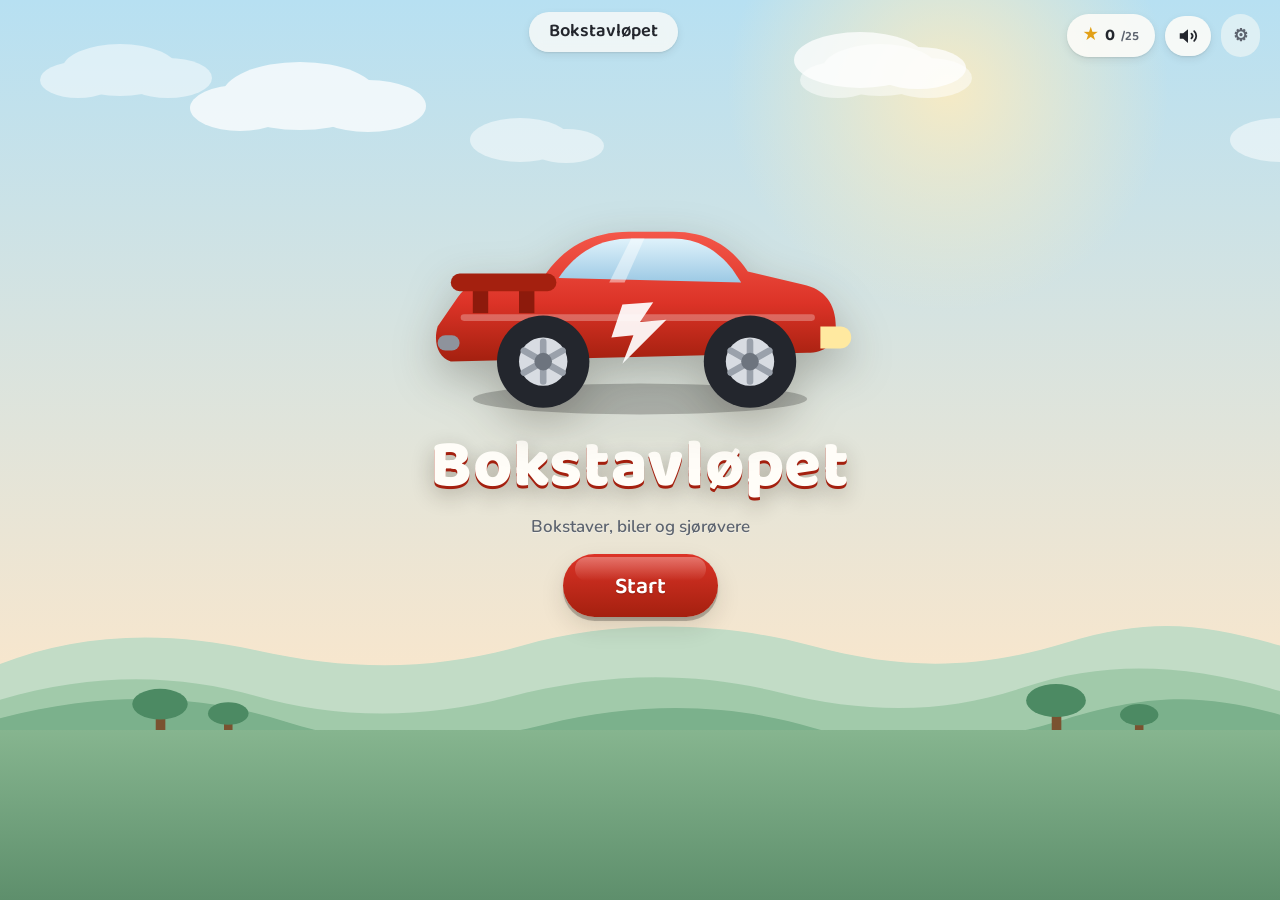
==== commit 7befc638: "Utfør forbedringene fra kode- og designgjennomgangen Vanskegraden slo aldri inn. antallValg ble satt" ====
--- a/bokstavlopet.html
+++ b/bokstavlopet.html
@@ -470,6 +470,26 @@
 }
 .knapp--fare::before { display: none; }
 
+/* Knapp som må holdes inne. Fyllingen viser den voksne at noe skjer, og at
+   det tar tid – en dialogboks er bare ett trykk til for et barn som uansett
+   ikke kan lese hva den spør om. */
+.knapp--hold {
+  position: relative;
+  overflow: hidden;
+  touch-action: none;
+  -webkit-user-select: none;
+  user-select: none;
+}
+.hold-tekst { position: relative; z-index: 1; }
+.hold-fyll {
+  position: absolute;
+  left: 0; top: 0; bottom: 0;
+  width: 0;
+  background: rgba(176, 58, 43, .22);
+  pointer-events: none;
+}
+.knapp--hold.holder .hold-fyll { width: 100%; transition: width 2s linear; }
+
 .knapperad { display: flex; gap: 14px; flex-wrap: wrap; justify-content: center; align-items: center; }
 
 .lyttknapp {
@@ -686,6 +706,12 @@
   grid-template-columns: repeat(auto-fit, minmax(214px, 1fr));
   gap: 20px;
   justify-content: center;
+  /* Fliser kan komme til etter hvert som han vokser. Får de ikke plass,
+     skal de kunne rulles til – ikke havne under bakken der de verken er
+     synlige eller mulige å trykke på. Målet er likevel at det aldri
+     trengs; derfor krymper flisene på små skjermer lenger nede. */
+  min-height: 0;
+  overflow-y: auto;
 }
 
 .flis {
@@ -708,6 +734,8 @@
 .flis:nth-child(2) { animation-delay: 70ms; }
 .flis:nth-child(3) { animation-delay: 140ms; }
 .flis:nth-child(4) { animation-delay: 210ms; }
+.flis:nth-child(5) { animation-delay: 280ms; }
+.flis:nth-child(6) { animation-delay: 350ms; }
 .flis:hover { transform: translateY(-7px); box-shadow: var(--sk-3); }
 .flis:active { transform: translateY(-1px); }
 
@@ -911,11 +939,14 @@
 /* Én bokstav får samme merke som ellers i spillet, så den ikke blir
    en løs strek på himmelen – særlig viktig for I og J. */
 .oppdrag-mal--bokstav {
-  width: 104px; height: 104px;
+  /* Minst like stort som skiltene (142 px). Merket er det han skal holde
+     i hodet mens han leter; er det mindre enn svarene, peker hierarkiet
+     motsatt vei av oppgaven. */
+  width: 150px; height: 150px;
   display: grid;
   place-items: center;
-  border-radius: 24px;
-  font-size: 4.2rem;
+  border-radius: 28px;
+  font-size: 5.4rem;
   color: #fff;
   background: linear-gradient(to bottom, var(--aksent), var(--aksent-mork));
   text-shadow: 0 3px 0 rgba(0, 0, 0, .2);
@@ -950,6 +981,43 @@
   color: var(--blekk);
   text-shadow: 0 1px 0 rgba(255, 255, 255, .7);
 }
+/* «Navnet mitt»: navnet som ruter. Det han har bygd står ferdig, ruten han
+   holder på med er et spørsmålstegn å trykke på, og resten er tomme – ser han
+   hele navnet ferdig skrevet, er oppgaven å avskrive og ikke å kjenne igjen. */
+.oppdrag-mal--navn {
+  display: flex;
+  gap: 10px;
+  justify-content: center;
+  flex-wrap: wrap;
+  cursor: pointer;
+  max-width: 100%;
+}
+.navnrute {
+  width: 84px; height: 96px;
+  display: grid;
+  place-items: center;
+  border-radius: 18px;
+  font-size: 2.9rem;
+  line-height: 1;
+  color: var(--aksent);
+  background: rgba(255, 253, 248, .7);
+  box-shadow: inset 0 0 0 3px rgba(40, 30, 15, .12);
+  text-shadow: none;
+}
+.navnrute.full {
+  color: #fff;
+  background: linear-gradient(to bottom, var(--aksent), var(--aksent-mork));
+  box-shadow: var(--sk-1);
+  text-shadow: 0 3px 0 rgba(0, 0, 0, .2);
+}
+.navnrute.na {
+  background: rgba(255, 253, 248, .96);
+  box-shadow: inset 0 0 0 5px var(--aksent), var(--sk-2);
+}
+.oppdrag-mal--navn:hover .navnrute.na { transform: translateY(-3px); }
+.oppdrag-mal--navn:active .navnrute.na { transform: translateY(1px) scale(.98); }
+.navnrute.lander { animation: kort-bytt 500ms cubic-bezier(.3, 1.4, .5, 1); }
+
 .oppdrag-mal.bytter { animation: kort-bytt 420ms cubic-bezier(.3, 1.4, .5, 1); }
 
 .valg {
@@ -1021,6 +1089,16 @@
   box-shadow: inset 0 0 0 6px rgba(35, 38, 45, .13), 0 3px 0 rgba(40, 30, 15, .1);
   opacity: .62;
 }
+/* Skiltene han aldri rørte, når spillet peker på svaret. De skal tre i
+   bakgrunnen, men ikke se ut som feil han har gjort – «feil» er forbeholdt
+   det skiltet han faktisk trykket på. */
+.skilt.borte {
+  background: var(--flate-2);
+  color: rgba(35, 38, 45, .3);
+  box-shadow: 0 3px 0 rgba(40, 30, 15, .08);
+  opacity: .45;
+}
+
 .skilt.vugg { animation: vugg 460ms ease-in-out; }
 @keyframes vugg {
   0%, 100% { transform: rotate(0) translateX(0); }
@@ -1180,6 +1258,20 @@
 }
 .oppsum-brikke i { font-style: normal; font-size: 1rem; line-height: 1; }
 
+/* «Navnet mitt» ender med navnet hans, ikke med en alfabetisk liste. Da skal
+   brikkene stå tett nok til at det leses som ett ord. */
+.oppsum-brikker--navn { gap: 5px; }
+.oppsum-brikker--navn .oppsum-brikke {
+  min-width: 46px;
+  padding: 9px 8px;
+  background: linear-gradient(to bottom, var(--aksent), var(--aksent-mork));
+}
+.oppsum-brikker--navn .oppsum-brikke b {
+  font-size: 2rem;
+  color: #fff;
+  text-shadow: 0 2px 0 rgba(0, 0, 0, .2);
+}
+
 .oppsum-ny {
   display: flex;
   align-items: center;
@@ -1212,6 +1304,38 @@
   text-align: center;
   max-width: 34em;
 }
+
+/* ============================================================
+   11b. Alfabetløypa
+   ============================================================ */
+
+/* En bokstav om gangen, midt på skjermen, med sporet under. Ingen valg og
+   ingen fasit – han blir lest for, slik dere leser alfabetboka sammen. */
+#skjerm-loype { justify-content: center; gap: 22px; }
+
+/* I Garasjen står ordkortet over rutenettet med 29 bokstaver, og da skal det
+   være bredt. Her er kortet det eneste på skjermen, så innholdet samles på
+   midten i stedet for å ligge klint mot venstre kant. */
+.loype-kort {
+  width: min(560px, 100%);
+  justify-content: center;
+}
+.loype-kort .ordkort-innhold { flex: 0 1 auto; }
+
+.loype-spor {
+  display: flex;
+  flex-direction: column;
+  align-items: center;
+  gap: 10px;
+}
+.loype-teller {
+  font-weight: 700;
+  font-size: 1rem;
+  color: var(--blekk-svak);
+  text-shadow: 0 1px 0 rgba(255, 255, 255, .7);
+}
+/* «A–Å» på slutten er bredere enn én bokstav og må få plass i merket. */
+.ordkort-bokstav.smal { font-size: 2.6rem; letter-spacing: -.02em; }
 
 /* ============================================================
    12. Samlingen
@@ -1641,6 +1765,7 @@
   .ordkort-innhold { gap: 12px; }
   .ordkort-ord { font-size: 1.5rem; }
   .skilt { width: 116px; height: 116px; font-size: 3.2rem; }
+  .oppdrag-mal--bokstav { width: 124px; height: 124px; font-size: 4.4rem; border-radius: 24px; }
   .figur { width: 158px; bottom: 30px; }
   .ikonknapp-tekst { display: none; }
   .verdenkort { width: min(320px, 86vw); }
@@ -1648,10 +1773,10 @@
 }
 
 /* Telefon på høykant. Her var alt for stort før: ordkortet rant ut over
-   skjermkanten og bare fire bokstaver fikk plass i bredden. Nå får alle
-   29 plass uten å rulle. */
+   skjermkanten og bare fire bokstaver fikk plass i bredden. Nå får hele
+   utvalget plass uten å rulle. */
 @media (max-width: 560px) {
-  :root { --grunn-h: 104px; --rute: 62px; }
+  :root { --grunn-h: 104px; --rute: 72px; }
   #topp { gap: 8px; padding: 8px 10px; }
   #topp-midt { display: none; }
   #app { padding: 6px 8px calc(var(--grunn-h) + 2px); }
@@ -1665,6 +1790,10 @@
   .lytt-tekst { display: none; }
   .lyttknapp { padding: 9px 11px; }
 
+  /* Navnet skal helst stå på én linje, ellers leses det ikke som et navn. */
+  .navnrute { width: 48px; height: 58px; font-size: 2rem; border-radius: 13px; }
+  .oppdrag-mal--navn { gap: 6px; }
+
   .bokstavrutenett { gap: 7px; padding: 4px 0; }
   .bokstav { border-radius: 13px; padding: 4px 2px 3px; }
   .bokstav-tegn { font-size: 1.45rem; }
@@ -1673,7 +1802,7 @@
 
   .skilt { width: 104px; height: 104px; font-size: 2.9rem; border-radius: 20px; }
   .skilt::after { height: 22px; width: 12px; }
-  .oppdrag-mal--bokstav { width: 78px; height: 78px; font-size: 3rem; border-radius: 18px; }
+  .oppdrag-mal--bokstav { width: 110px; height: 110px; font-size: 4rem; border-radius: 22px; }
   .oppdrag-mal .mal-ikon { width: 76px; height: 76px; font-size: 2.2rem; border-radius: 18px; }
   .oppdrag-mal .mal-ord { font-size: 1.5rem; }
   .oppdrag-tekst { font-size: 1.1rem; }
@@ -1692,10 +1821,40 @@
   .figur { width: 120px; bottom: 20px; }
   .samling-rute { width: 88px; }
   .samling-rute .stor { font-size: 1.9rem; }
-  .menyrad { gap: 12px; }
-  .flis { padding: 16px 16px 14px; }
-  .flis-merke { width: 48px; height: 48px; border-radius: 15px; }
-  .flis-merke svg { width: 30px; height: 30px; }
+  /* Menyen kan komme opp i seks fliser. Stablet loddrett rant den ut av
+     skjermen på telefon, og en treåring som må rulle for å finne modusen
+     sin, finner den ikke. Liggende fliser tar under halve høyden. */
+  .menyrad { gap: 6px; grid-template-columns: 1fr; }
+  .flis {
+    display: grid;
+    grid-template-columns: auto 1fr;
+    grid-template-areas: "merke navn" "merke tekst";
+    align-items: center;
+    column-gap: 13px;
+    row-gap: 1px;
+    padding: 8px 12px 8px 16px;
+  }
+  .flis-merke {
+    grid-area: merke;
+    width: 42px; height: 42px;
+    border-radius: 13px;
+  }
+  .flis-merke svg { width: 26px; height: 26px; }
+  .flis-navn { grid-area: navn; align-self: end; font-size: 1.1rem; }
+  /* Forklaringen er til den voksne. To linjer er nok; resten er uansett
+     ikke det barnet navigerer etter. */
+  /* Forklaringen er til den voksne. Én linje holder flisene like høye, og
+     det er høyden som avgjør om seks moduser får plass uten rulling. */
+  .flis-tekst {
+    grid-area: tekst;
+    align-self: start;
+    font-size: .85rem;
+    line-height: 1.25;
+    display: -webkit-box;
+    -webkit-line-clamp: 1;
+    -webkit-box-orient: vertical;
+    overflow: hidden;
+  }
   /* På telefon fyller innstillingene hele skjermen. Da er det aldri tvil om
      hva som ruller, og bunnknappene ligger alltid der de skal. */
   .overlegg { padding: 0; }
@@ -1726,6 +1885,18 @@
   .velgerrad select { width: 100%; }
   .provrad { flex-direction: column; align-items: flex-start; gap: 8px; }
   .ibruk { max-width: 100%; white-space: normal; }
+}
+
+/* Bokstavrutene er 72 px på telefon, ikke 62: en treåring treffer bredere enn
+   en voksen, og 62 px er så vidt over voksenminimum. På en kort telefon får
+   ikke alle bokstavene plass ved 72 px, og da veier det tyngre at han ser hele
+   alfabetet på én gang enn at hver rute er stor – ruller rutenettet, finner
+   han ikke bokstavene som er utenfor.
+
+   Merk øvre og nedre grense: uten min-height slår denne inn på telefon som
+   holdes på tvers også, der 48 px er riktig og settes lenger ned. */
+@media (max-width: 560px) and (max-height: 700px) and (min-height: 521px) {
+  :root { --rute: 62px; }
 }
 
 /* Lav skjerm – typisk telefon som holdes på tvers. Bakken må vike,
@@ -1754,13 +1925,39 @@
   }
   .oppdrag-tekst { width: 100%; text-align: center; }
   .oppdrag-tekst { font-size: .95rem; }
-  .oppdrag-mal--bokstav { width: 62px; height: 62px; font-size: 2.4rem; border-radius: 16px; }
+  .oppdrag-mal--bokstav { width: 80px; height: 80px; font-size: 3rem; border-radius: 18px; }
   .oppdrag-mal .mal-ikon { width: 58px; height: 58px; font-size: 1.7rem; margin-bottom: 2px; border-radius: 15px; }
   .oppdrag-mal .mal-ord { font-size: 1.1rem; }
   .lytt-tekst { display: none; }
   .lyttknapp { padding: 7px 10px; }
   .prikker { gap: 6px; padding-top: 0; }
   .prikk { width: 10px; height: 10px; }
+
+  /* Samme grep som på smal telefon: liggende fliser, ellers får ikke seks
+     moduser plass på en skjerm som bare er 360 piksler høy. */
+  .menyrad { gap: 10px; }
+  .flis {
+    display: grid;
+    grid-template-columns: auto 1fr;
+    grid-template-areas: "merke navn" "merke tekst";
+    align-items: center;
+    column-gap: 12px;
+    row-gap: 1px;
+    padding: 9px 12px 9px 16px;
+  }
+  .flis-merke { grid-area: merke; width: 42px; height: 42px; border-radius: 13px; }
+  .flis-merke svg { width: 26px; height: 26px; }
+  .flis-navn { grid-area: navn; align-self: center; font-size: 1.05rem; }
+  /* På en telefon på tvers er det ikke høyde til forklaringene. De er
+     uansett til den voksne – barnet kjenner igjen merket og navnet. */
+  .flis { grid-template-areas: "merke navn"; row-gap: 0; }
+  .flis-tekst { display: none; }
+
+  /* Navnet må få plass på én linje – brekker det i to, leses det ikke
+     lenger som navnet hans. */
+  .navnrute { width: 46px; height: 54px; font-size: 1.9rem; border-radius: 12px; }
+  .oppdrag-mal--navn { gap: 6px; }
+  .loype-teller { font-size: .85rem; }
 
   .skilt { width: 74px; height: 74px; font-size: 2.2rem; border-radius: 16px; }
   .skilt::after { height: 18px; width: 10px; }
@@ -1778,6 +1975,7 @@
   :root { --grunn-h: 128px; }
   .oppdrag-mal { font-size: 3.2rem; }
   .skilt { width: 118px; height: 118px; font-size: 3.2rem; }
+  .oppdrag-mal--bokstav { width: 126px; height: 126px; font-size: 4.4rem; border-radius: 24px; }
   .figur { width: 160px; bottom: 28px; }
 }
 
@@ -1894,7 +2092,33 @@
     <div class="bokstavrutenett" id="utforsk-rutenett"></div>
   </section>
 
-  <!-- 6. Oppgave (både «Finn bokstaven» og «Første lyd») -->
+  <!-- 6. Alfabetløypa: A til Å, ett trykk per bokstav -->
+  <section class="skjerm" id="skjerm-loype" hidden>
+    <div class="ordkort loype-kort" id="loype-kort" aria-live="polite">
+      <div class="ordkort-bokstav" id="loype-bokstav">A</div>
+      <div class="ordkort-innhold">
+        <div class="ordkort-ikon" id="loype-ikon">🚑</div>
+        <div class="ordkort-ord" id="loype-ord">Ambulanse</div>
+      </div>
+      <button class="lyttknapp" id="loype-lytt" type="button">
+        <span class="lytt-ikon" aria-hidden="true"></span><span class="lytt-tekst">Hør igjen</span>
+      </button>
+    </div>
+
+    <div class="loype-spor">
+      <div class="framdrift"><span id="loype-fyll"></span></div>
+      <p class="loype-teller" id="loype-teller">1 av 29</p>
+    </div>
+
+    <div class="videre-felt">
+      <button class="knapp knapp--stor knapp--pil" id="loype-videre" type="button">
+        <span class="knapp-ikon" id="loype-videre-ikon" aria-hidden="true"></span>
+        <span class="knapp-tekst" id="loype-videre-tekst">Neste</span>
+      </button>
+    </div>
+  </section>
+
+  <!-- 7. Oppgave («Finn bokstaven», «Første lyd» og «Navnet mitt») -->
   <section class="skjerm" id="skjerm-oppgave" hidden>
     <div class="prikker" id="oppgave-prikker" aria-hidden="true"></div>
 
@@ -1916,7 +2140,7 @@
     </div>
   </section>
 
-  <!-- 7. Oppsummering -->
+  <!-- 8. Oppsummering -->
   <section class="skjerm skjerm--midt" id="skjerm-oppsummering" hidden>
     <div class="stabel panelkort">
       <div class="malflagg" id="oppsum-flagg">🏁</div>
@@ -1932,7 +2156,7 @@
     </div>
   </section>
 
-  <!-- 8. Samlingen -->
+  <!-- 9. Samlingen -->
   <section class="skjerm" id="skjerm-samling" hidden>
     <h2 class="skjermtittel trinn" id="samling-tittel">Samlingen din</h2>
     <p class="ingress trinn" id="samling-undertekst"></p>
@@ -1992,6 +2216,24 @@
         iOS selv. Det er derfor de ikke dukker opp i lista over.
         På Mac og Windows virker de nedlastede stemmene som de skal.
       </p>
+      <label class="bryter">
+        <input type="checkbox" id="inn-bokstavlyd">
+        <span class="bryter-spor"></span>
+        <span>Si bokstavlyden også</span>
+      </label>
+      <p class="merknad">
+        Normalt sier spillet «ell … ell for Løve». Med denne på legges selve
+        lyden inn imellom: «ell … lll … ell for Løve». Navnet på en konsonant
+        begynner på en vokal, så uten lyden hører han ingen sammenheng mellom
+        «ell» og lyden L lager i «Løve» — og det er nettopp den sammenhengen
+        «Første lyd» bygger på.
+        <br><br>
+        <b>Hør gjennom før du lar den stå på.</b> Hvordan en stemme leser
+        «sss» eller «rrr» varierer, og en lyd som blir rot er verre enn ingen
+        lyd. Bare bokstaver som kan holdes ut i tid er med (F, J, L, M, N, R,
+        S, V); B, D, G, K, P og T kan ikke sies uten en vokal etterpå. Tabellen
+        står øverst i <code>js/data.js</code> og er lett å rette i.
+      </p>
       <label class="skyver">
         <span>Hvor fort stemmen snakker</span>
         <input type="range" id="inn-fart" min="0.75" max="1.1" step="0.05">
@@ -2031,13 +2273,19 @@
       <div class="nivavelger" id="inn-niva">
         <button type="button" data-niva="liten">
           <b>Helt liten</b>
-          <span>Fem oppgaver, to valg, hjelp med én gang. Passer fra ca. 3 år.</span>
+          <span>Fem oppgaver, to skilt som stiger til tre, hjelp med én gang.
+            Passer fra ca. 3 år.</span>
         </button>
         <button type="button" data-niva="storre">
           <b>Litt større</b>
-          <span>Åtte oppgaver, opp til fire valg, to forsøk før hjelp.</span>
+          <span>Åtte oppgaver, opp til fire skilt, to forsøk før hjelp.</span>
         </button>
       </div>
+      <p class="merknad">
+        Antall skilt stiger av seg selv når han klarer flere på rad, og det
+        følger med til neste runde. Går det tungt to runder på rad, går det ned
+        et hakk igjen. Setter du nivået ned, klippes det mot det nye taket.
+      </p>
     </section>
 
     <section class="panel-del">
@@ -2061,6 +2309,17 @@
       <p class="merknad">
         Skru av om barnet lettest holder fokus på en helt stille skjerm.
       </p>
+      <label class="bryter">
+        <input type="checkbox" id="inn-alle-moduser">
+        <span class="bryter-spor"></span>
+        <span>Vis alle modusene på menyen</span>
+      </label>
+      <p class="merknad">
+        Normalt slipper spillet til én modus om gangen: de letteste fra start,
+        og «Første lyd» når åtte bokstaver sitter. En modus som først har
+        dukket opp, blir stående – noe som forsvinner igjen er uforståelig for
+        en som ikke kan lese seg til hvorfor.
+      </p>
     </section>
 
     <section class="panel-del">
@@ -2087,6 +2346,20 @@
     </section>
 
     <section class="panel-del">
+      <h3>Barnets navn</h3>
+      <div class="navnrad">
+        <label>Fornavn<input type="text" id="inn-barnenavn" maxlength="20"
+               autocomplete="off" spellcheck="false"></label>
+      </div>
+      <p class="merknad" id="barnenavn-vis"></p>
+      <p class="merknad">
+        Skriver du inn navnet, dukker <b>Navnet mitt</b> opp på menyen. Barn
+        lærer bokstavene i sitt eget navn først og best, fordi de betyr noe.
+        Bare fornavnet brukes, og runden blir like lang som navnet.
+      </p>
+    </section>
+
+    <section class="panel-del">
       <h3>Navn på figurene</h3>
       <div class="navnrad">
         <label>Racerbilen<input type="text" id="inn-navn-bane" maxlength="20"></label>
@@ -2097,9 +2370,14 @@
     </div>
 
     <footer class="panel-bunn">
-      <button class="knapp knapp--fare knapp--liten" id="inn-nullstill" type="button">
-        Nullstill all framgang
+      <!-- Hold inne i to sekunder. En dialogboks er ett trykk på en knapp
+           han ikke kan lese; å holde inne er ingenting han gjør ved uhell. -->
+      <button class="knapp knapp--fare knapp--liten knapp--hold" id="inn-nullstill"
+              type="button" aria-describedby="nullstill-hjelp">
+        <span class="hold-fyll" aria-hidden="true"></span>
+        <span class="hold-tekst" id="nullstill-tekst">Nullstill all framgang</span>
       </button>
+      <span class="skjult-visuelt" id="nullstill-hjelp">Hold knappen inne i to sekunder</span>
       <button class="knapp" id="foreldre-lukk" type="button"><span>Lukk</span></button>
     </footer>
   </div>
@@ -2127,6 +2405,12 @@
  * til fordel for «Åtte» av samme grunn som over: bildet av en kano leser
  * han som «båt».
  *
+ * De fire verste – Q, W, X og Z – står i SJELDNE_BOKSTAVER lenger nede og
+ * er utenfor standardutvalget. To av ikonene her er ærlig talt svake:
+ * «Xylofon 🎵» leser han som noter, og «Yoghurt 🥣» som grøt. Det finnes
+ * ingen bedre emoji for dem – skal de bli gode, må de tegnes som SVG slik
+ * figurene er. X er nå utenfor standardutvalget, så den dukker sjelden opp.
+ *
  * Hvert felt betyr:
  *   ord   – ordet som sies og vises
  *   ikon  – en emoji som vises stort på skjermen
@@ -2152,6 +2436,57 @@
 };
 
 function bokstavnavnFor(bokstav) { return BOKSTAVNAVN[bokstav] || bokstav; }
+
+/* Bokstavene som knapt finnes i norske ord et lite barn kjenner. De er med i
+ * spillet, men ikke i standardutvalget – ellers bruker han en sjuendedel av
+ * øvingen på Q, W, X og Z. Foreldremenyen kan hake dem på igjen.
+ *
+ * Å står bevisst ikke her: «Åtte 8️⃣» er et svakt bilde, men Å er en vanlig
+ * norsk bokstav han møter overalt, og å utelate den er noe helt annet enn å
+ * utelate Q. Y står heller ikke her – «yoghurt» er et ord han faktisk sier. */
+var SJELDNE_BOKSTAVER = ['Q', 'W', 'X', 'Z'];
+
+/* Selve bokstavlyden, til bruk mellom bokstavnavnet og ordet:
+ * «ell … lll … ell for Løve».
+ *
+ * Poenget er at bokstavnavnet til en konsonant begynner på en vokal («ell»,
+ * «emm», «eff»), så et barn hører ingen kobling mellom «ell» og /l/-lyden i
+ * «Løve». Vokalene trenger ingen oppføring – der er navn og lyd det samme.
+ *
+ * Bare lyder som kan holdes ut i tid står her. Plosivene (B, D, G, K, P, T)
+ * er utelatt med vilje: de kan ikke uttales uten en vokal etterpå, og da er
+ * man tilbake til bokstavnavnet.
+ *
+ * VIKTIG: dette er forslag som må høres på. Hvordan en stemme leser «sss»
+ * varierer fra stemme til stemme, og en lyd som blir rot er verre enn ingen
+ * lyd. Slå på «si bokstavlyden» i foreldremenyen, hør gjennom, og stryk
+ * linjene som ikke funker. Det er derfor bryteren er av fra start. */
+var BOKSTAVLYD = {
+  'F': 'fff', 'J': 'jjj', 'L': 'lll', 'M': 'mmm',
+  'N': 'nnn', 'R': 'rrr', 'S': 'sss', 'V': 'vvv'
+};
+
+function bokstavlydFor(bokstav) { return BOKSTAVLYD[bokstav] || null; }
+
+/* Gjør barnets navn om til bokstavene «Navnet mitt» skal bygge.
+ *
+ * Bare det første leddet brukes: «Ida Marie» blir IDA og «Ole-Martin» blir
+ * OLE. Et helt dobbeltnavn er for langt for én runde, og fornavnet er uansett
+ * det barnet kjenner igjen først. Tegn spillet ikke har en bokstav for – som
+ * é i «Zoé» – faller bort, og lengre navn kuttes ved ti bokstaver.
+ *
+ * Blir resultatet tomt, finnes det ikke noe navn å bygge, og modusen holdes
+ * utenfor menyen.
+ */
+function navnBokstaver(navn) {
+  var forste = String(navn || '').trim().split(/[\s\-–—]+/)[0] || '';
+  var ut = [];
+  var store = forste.toUpperCase();
+  for (var i = 0; i < store.length && ut.length < 10; i++) {
+    if (ALFABET.indexOf(store[i]) !== -1) ut.push(store[i]);
+  }
+  return ut;
+}
 
 var VERDENER = {
   bane: {
@@ -2219,7 +2554,7 @@
       'C': { ord: 'Cowboy',       ikon: '🤠' },
       'D': { ord: 'Delfin',       ikon: '🐬' },
       'E': { ord: 'Eple',         ikon: '🍎' },
-      'F': { ord: 'Flagg',        ikon: '🏴‍☠️' },
+      'F': { ord: 'Flagg',        ikon: '🚩' },
       'G': { ord: 'Gull',         ikon: '🪙' },
       'H': { ord: 'Hai',          ikon: '🦈' },
       'I': { ord: 'Isbjørn',      ikon: '🐻‍❄️' },
@@ -2263,11 +2598,23 @@
 
 var Lagring = (function () {
   var NOKKEL = 'bokstavlopet.v1';
-  var NA_VERSJON = 2;
+  var NA_VERSJON = 4;
 
   var standard = {
     versjon: NA_VERSJON,
     navn: { bane: '', oy: '' },
+    /* Hvor mange skilt han får å velge mellom. Dette må overleve runden:
+     * settes det tilbake til to hver gang, rykker han aldri varig opp, og
+     * vanskegraden er bygget uten at noen merker den. */
+    antallValg: { bane: 2, oy: 2 },
+    /* Runder på rad der under halvparten satt på første forsøk. To slike
+     * betyr at det ble for vanskelig, og han rykker ned igjen. */
+    svakeRunder: { bane: 0, oy: 0 },
+    /* Barnets eget navn. Tomt = «Navnet mitt» er ikke tilgjengelig ennå. */
+    barnenavn: '',
+    /* Moduser som har dukket opp på menyen. Låsingen går bare én vei: en
+     * modus som forsvinner igjen er uforståelig for en som ikke kan lese. */
+    laasteOpp: [],
     /* framgang['B'] = { riktig: 4, feil: 1, dager: ['2026-08-26', ...] } */
     framgang: {},
     innstillinger: {
@@ -2280,7 +2627,9 @@
       stemmenavn: null,   /* null = spillet velger den beste norske selv */
       visMal: false,    /* bokstaven er skjult til barnet trykker på merket */
       bevegelse: true,  /* la skyer og bølger drive sakte */
-      bokstaver: null   /* null = alle bokstaver er med */
+      bokstaver: null,  /* null = alle utenom de sjeldne (Q, W, X, Z) */
+      visAlleModuser: false, /* av = menyen slipper til én modus om gangen */
+      bokstavlyd: false /* av = si bare bokstavnavnet, ikke selve lyden */
     }
   };
 
@@ -2289,14 +2638,24 @@
    * Hver endring får derfor et steg her, som kjøres én gang på gammel lagring. */
   var MIGRERINGER = {
     /* 2: bokstaven i «Finn bokstaven» ble skjult som standard. */
-    2: function (d) { d.innstillinger.visMal = standard.innstillinger.visMal; }
+    2: function (d) { d.innstillinger.visMal = standard.innstillinger.visMal; },
+
+    /* 3: menyen viser bare det barnet er klar for. «Første lyd» har hittil
+     *    stått der bestandig, så den som allerede har spilt skal ikke
+     *    oppleve at en modus plutselig er borte. */
+    3: function (d) { d.laasteOpp = ['forstelyd']; }
+
+    /* 4 har ingen steg med vilje. Da ble antallValg og bokstavlyd lagt til,
+     * og begge har standardverdier som er nøyaktig dagens oppførsel – to
+     * skilt og ingen bokstavlyd. Samtidig ble Q, W, X og Z tatt ut av
+     * standardutvalget; det er en villet endring for alle, ikke noe som
+     * skal migreres bort. Har forelderen valgt bokstaver selv, står valget. */
   };
 
+  var maaSkrives = false;
   var data = les();
   /* Migreringen skal ikke bare gjelde denne økten – den skrives ned. */
   if (maaSkrives) skriv();
-
-  var maaSkrives = false;
 
   function les() {
     try {
@@ -2306,6 +2665,14 @@
       /* Slå sammen med standard, så nye felter ikke mangler i gamle lagringer. */
       var ut = kopi(standard);
       if (lest.navn) ut.navn = { bane: lest.navn.bane || '', oy: lest.navn.oy || '' };
+      if (typeof lest.barnenavn === 'string') ut.barnenavn = lest.barnenavn;
+      if (lest.laasteOpp instanceof Array) ut.laasteOpp = lest.laasteOpp.slice();
+      ['antallValg', 'svakeRunder'].forEach(function (felt) {
+        if (!lest[felt]) return;
+        ['bane', 'oy'].forEach(function (v) {
+          if (typeof lest[felt][v] === 'number') ut[felt][v] = lest[felt][v];
+        });
+      });
       if (lest.framgang) ut.framgang = lest.framgang;
       if (lest.innstillinger) {
         for (var k in ut.innstillinger) {
@@ -2355,11 +2722,20 @@
   return {
     /* --- framgang --- */
 
-    registrerRiktig: function (bokstav) {
+    /* «Mestret» er det telleren, garasjeveggen og fanfaren hviler på, så
+     * målingen må tåle vekten. Med bare to skilt på skjermen gir ren gjetting
+     * treff halvparten av gangene, og over tre dager blir «mestret» da mest
+     * flaks. Derfor teller dagen bare når han valgte blant minst tre.
+     *
+     * Treffet i seg selv telles uansett – det er dagene som er kriteriet.
+     * Dager som allerede ligger lagret røres ikke; regelen gjelder framover. */
+    registrerRiktig: function (bokstav, antallValg) {
       var f = forBokstav(bokstav);
       f.riktig += 1;
-      var dag = idag();
-      if (f.dager.indexOf(dag) === -1) f.dager.push(dag);
+      if (antallValg === undefined || antallValg >= 3) {
+        var dag = idag();
+        if (f.dager.indexOf(dag) === -1) f.dager.push(dag);
+      }
       skriv();
     },
 
@@ -2385,10 +2761,13 @@
       return f ? f.dager.length : 0;
     },
 
+    /* Bare bokstaver som er i bruk nå. Har forelderen begrenset utvalget til
+     * fem, ville det vært rart om telleren viste sju mestrede av fem. */
     mestrede: function () {
+      var aktive = this.aktiveBokstaver();
       var ut = [];
-      for (var i = 0; i < ALFABET.length; i++) {
-        if (this.erMestret(ALFABET[i])) ut.push(ALFABET[i]);
+      for (var i = 0; i < aktive.length; i++) {
+        if (this.erMestret(aktive[i])) ut.push(aktive[i]);
       }
       return ut;
     },
@@ -2408,6 +2787,56 @@
       skriv();
     },
 
+    /* --- barnets eget navn --- */
+
+    barnenavn: function () { return data.barnenavn; },
+
+    settBarnenavn: function (navn) {
+      data.barnenavn = (navn || '').trim().slice(0, 20);
+      skriv();
+    },
+
+    /* --- vanskegrad som varer mellom øktene --- */
+
+    antallValgFor: function (verdenId) {
+      return data.antallValg[verdenId] || 2;
+    },
+
+    settAntallValg: function (verdenId, n) {
+      data.antallValg[verdenId] = Math.max(2, n);
+      skriv();
+    },
+
+    /* Kalles når en runde er ferdig. Returnerer true hvis han rykket ned,
+     * så den som spør kan si fra. To svake runder på rad skal til – én
+     * dårlig dag er ikke et signal om at det ble for vanskelig. */
+    registrerRunde: function (verdenId, riktigForste, antall) {
+      var svak = riktigForste * 2 < antall;
+      data.svakeRunder[verdenId] = svak ? (data.svakeRunder[verdenId] || 0) + 1 : 0;
+      var ned = false;
+      if (data.svakeRunder[verdenId] >= 2 && this.antallValgFor(verdenId) > 2) {
+        data.antallValg[verdenId] = this.antallValgFor(verdenId) - 1;
+        data.svakeRunder[verdenId] = 0;
+        ned = true;
+      }
+      skriv();
+      return ned;
+    },
+
+    /* --- moduser som er låst opp --- */
+
+    erLaastOpp: function (id) {
+      return data.laasteOpp.indexOf(id) !== -1;
+    },
+
+    /* Idempotent: å låse opp noe som allerede er låst opp skal ikke skrive. */
+    laasOpp: function (id) {
+      if (data.laasteOpp.indexOf(id) !== -1) return false;
+      data.laasteOpp.push(id);
+      skriv();
+      return true;
+    },
+
     /* --- innstillinger --- */
 
     innstilling: function (navn) {
@@ -2419,10 +2848,16 @@
       skriv();
     },
 
-    /* Bokstavene som er i bruk nå. Foreldremenyen kan snevre inn utvalget. */
+    /* Bokstavene som er i bruk nå. Foreldremenyen kan snevre inn utvalget.
+     * Uten et eget valg er alle med unntatt Q, W, X og Z – se
+     * SJELDNE_BOKSTAVER i data.js for hvorfor. */
     aktiveBokstaver: function () {
       var valgt = data.innstillinger.bokstaver;
-      if (!valgt || !valgt.length) return ALFABET.slice();
+      if (!valgt || !valgt.length) {
+        return ALFABET.filter(function (b) {
+          return SJELDNE_BOKSTAVER.indexOf(b) === -1;
+        });
+      }
       var ut = ALFABET.filter(function (b) { return valgt.indexOf(b) !== -1; });
       /* Under to bokstaver gir ingen oppgave å velge mellom. */
       return ut.length >= 2 ? ut : ALFABET.slice();
@@ -2645,6 +3080,28 @@
           '<rect x="15" y="10" width="6" height="6"/><rect x="27" y="10" width="6" height="6"/>' +
           '<rect x="21" y="16" width="6" height="6"/><rect x="33" y="15" width="4" height="7"/>' +
         '</g>' +
+      '</svg>',
+    /* Alfabetløypa: en vei som svinger fra start til mål. */
+    loype:
+      '<svg viewBox="0 0 48 48" aria-hidden="true">' +
+        '<path d="M12 40c0-12 26-9 26-19 0-5-5-8-11-8" fill="none"' +
+          ' stroke="var(--aksent)" stroke-width="7" stroke-linecap="round"/>' +
+        '<path d="M12 40c0-12 26-9 26-19 0-5-5-8-11-8" fill="none"' +
+          ' stroke="#fffdf8" stroke-width="2.2" stroke-linecap="round" stroke-dasharray="1 6"/>' +
+        '<circle cx="12" cy="40" r="4.5" fill="var(--aksent-mork)"/>' +
+        '<circle cx="27" cy="13" r="5.5" fill="var(--aksent-mork)"/>' +
+      '</svg>',
+    /* Navnet mitt: to bokstaver på plass og én rute igjen. */
+    navn:
+      '<svg viewBox="0 0 48 48" aria-hidden="true">' +
+        '<rect x="5" y="12" width="38" height="24" rx="4" fill="#fffdf8"' +
+          ' stroke="var(--aksent)" stroke-width="3"/>' +
+        '<g fill="var(--aksent)">' +
+          '<rect x="11" y="19" width="7" height="10" rx="1.5"/>' +
+          '<rect x="20.5" y="19" width="7" height="10" rx="1.5"/>' +
+        '</g>' +
+        '<rect x="30" y="19" width="7" height="10" rx="1.5" fill="none"' +
+          ' stroke="var(--aksent)" stroke-width="2.4" stroke-dasharray="2.5 2.5"/>' +
       '</svg>',
     lyd:
       '<svg viewBox="0 0 48 48" aria-hidden="true">' +
@@ -2983,17 +3440,31 @@
   }
 
   /* Filtrert støy – brukes til motorbrum og bølgeskvulp. */
+  /* Støybufferne gjenbrukes. Før ble det fylt ~24 000 tilfeldige tall på nytt
+   * hver gang bilen kjørte – altså ved hvert riktige svar. Umerkelig på en PC,
+   * målbart på en gammel iPad. Filtrert og fadet hører man ikke at det er
+   * samme støy hver gang. */
+  var stoybuffere = {};
+
+  function stoybuffer(c, lengde) {
+    var nokkel = String(lengde);
+    var b = stoybuffere[nokkel];
+    if (b && b.sampleRate === c.sampleRate) return b;
+    var rammer = Math.max(1, Math.floor(c.sampleRate * lengde));
+    b = c.createBuffer(1, rammer, c.sampleRate);
+    var data = b.getChannelData(0);
+    for (var i = 0; i < rammer; i++) data[i] = Math.random() * 2 - 1;
+    stoybuffere[nokkel] = b;
+    return b;
+  }
+
   function stoy(start_s, lengde, filterHz, styrke, filterSlutt) {
     var c = klar();
     if (!c) return;
     var t = c.currentTime + start_s;
-    var lengdeIRammer = Math.floor(c.sampleRate * lengde);
-    var buffer = c.createBuffer(1, lengdeIRammer, c.sampleRate);
-    var data = buffer.getChannelData(0);
-    for (var i = 0; i < lengdeIRammer; i++) data[i] = Math.random() * 2 - 1;
 
     var kilde = c.createBufferSource();
-    kilde.buffer = buffer;
+    kilde.buffer = stoybuffer(c, lengde);
 
     var filter = c.createBiquadFilter();
     filter.type = 'lowpass';
@@ -3105,8 +3576,25 @@
     return ord === ord.toUpperCase() ? ord : ord.toLowerCase();
   }
 
+  /* «ell … ell for Løve» – samme formel som alfabetbøkene bruker, og kort nok
+   * til at en treåring holder følge. Bokstavnavnet skrives ut («ell»), ellers
+   * leser talesyntesen det store tegnet som «stor L».
+   *
+   * Er bokstavlyden slått på, legges selve lyden inn mellom: «ell … lll …
+   * ell for Løve». Uten den hører han ingen sammenheng mellom navnet på
+   * konsonanten, som begynner på en vokal, og lyden den lager i ordet – og
+   * det er nettopp den sammenhengen «Første lyd» forutsetter. */
+  function bokstavrekke(bokstav, oppslag) {
+    var navn = bokstavnavnFor(bokstav);
+    var lyd = Lagring.innstilling('bokstavlyd') ? bokstavlydFor(bokstav) : null;
+    var rekke = [navn + '.', 450];
+    if (lyd) rekke = rekke.concat([lyd + '.', 450]);
+    return rekke.concat([navn + ' for ' + tilTale(oppslag.ord) + '.']);
+  }
+
   /* Kort animasjon som kan spilles om igjen: klassen må fjernes først. */
   function spillOm(element, klasse, ms) {
+    if (!element) return;
     element.classList.remove(klasse);
     void element.offsetWidth;
     element.classList.add(klasse);
@@ -3324,14 +3812,7 @@
 
     function si(bokstav, oppslag) {
       Tale.stopp();
-      /* «L» … «L for Løve» – samme formel som i alfabetbøkene, og kort nok
-       * til at en treåring holder følge. Bokstavnavnet skrives ut («ell»),
-       * ellers leser talesyntesen det store tegnet som «stor L». */
-      var navn = bokstavnavnFor(bokstav);
-      Tale.rekke([
-        navn + '.', 450,
-        navn + ' for ' + tilTale(oppslag.ord) + '.'
-      ]);
+      Tale.rekke(bokstavrekke(bokstav, oppslag));
     }
 
     return {
@@ -3361,6 +3842,12 @@
       ? { antall: 5, maksValg: 3, bomForHjelp: 1, opprykk: 4 }
       : { antall: 8, maksValg: 4, bomForHjelp: 2, opprykk: 5 };
   }
+
+  var MODUSTITTEL = {
+    finn: 'Finn bokstaven',
+    forstelyd: 'Første lyd',
+    navn: 'Navnet mitt'
+  };
 
   var Oppgave = (function () {
     var okt = null;
@@ -3395,7 +3882,26 @@
           ko.push(lettePott.pop());
         }
       }
-      return ko.slice(0, antall);
+      ko = ko.slice(0, antall);
+
+      /* Bokstavene som står på to av tre dager er de som kan bli hans i dag.
+       * De havner midt mellom «trengs mest» og «kan godt», og kan derfor bli
+       * hoppet over runde etter runde. Er ingen av dem med, byttes én inn –
+       * da kommer mestringsøyeblikkene jevnere i stedet for i klumper. */
+      var naerMestring = aktive.filter(function (b) {
+        return Lagring.dagerFor(b) === 2 && !Lagring.erMestret(b);
+      });
+      if (naerMestring.length && !ko.some(function (b) {
+        return naerMestring.indexOf(b) !== -1;
+      })) {
+        var inn = tilfeldig(naerMestring);
+        /* Ikke på første plass, og ikke slik at samme bokstav kommer to
+         * ganger etter hverandre. */
+        for (var i = 1; i < ko.length; i++) {
+          if (ko[i - 1] !== inn && ko[i + 1] !== inn) { ko[i] = inn; break; }
+        }
+      }
+      return ko;
     }
 
     function tegnPrikker() {
@@ -3408,8 +3914,19 @@
       }
     }
 
+    /* Bokstavene det er lov å velge mellom. I «Navnet mitt» må navnets egne
+     * bokstaver alltid være med: har foreldrene snevret inn til fire
+     * bokstaver, ville runden ellers vært uspillbar. */
+    function utvalg() {
+      var aktive = Lagring.aktiveBokstaver();
+      if (okt.type !== 'navn') return aktive;
+      var ut = aktive.slice();
+      okt.ko.forEach(function (b) { if (ut.indexOf(b) === -1) ut.push(b); });
+      return ut;
+    }
+
     function distraktorer(fasit, antall) {
-      var andre = Lagring.aktiveBokstaver().filter(function (b) { return b !== fasit; });
+      var andre = utvalg().filter(function (b) { return b !== fasit; });
       return bland(andre).slice(0, antall);
     }
 
@@ -3417,6 +3934,13 @@
       var v = VERDENER[okt.verden];
       if (okt.type === 'finn') {
         return [v.oppdrag + '…', 280, bokstavnavnFor(okt.fasit) + '.'];
+      }
+      if (okt.type === 'navn') {
+        /* Første rute knytter oppgaven til navnet hans; resten holder tempoet
+         * nede uten å gjenta hele setningen hver gang. */
+        return okt.indeks === 0
+          ? ['Navnet ditt begynner med…', 320, bokstavnavnFor(okt.fasit) + '.']
+          : ['Så kommer…', 300, bokstavnavnFor(okt.fasit) + '.'];
       }
       var oppslag = ordFor(okt.verden, okt.fasit);
       return [
@@ -3433,10 +3957,11 @@
       tegnPrikker();
 
       var mal = el('oppgave-mal');
-      mal.className = 'oppdrag-mal ' +
-        (okt.type === 'finn' ? 'oppdrag-mal--bokstav' : 'oppdrag-mal--ord');
-      if (okt.type === 'finn') {
-        el('oppgave-tekst').textContent = v.oppdrag;
+      mal.className = 'oppdrag-mal oppdrag-mal--' +
+        (okt.type === 'finn' ? 'bokstav' : okt.type === 'navn' ? 'navn' : 'ord');
+      if (okt.type === 'finn' || okt.type === 'navn') {
+        el('oppgave-tekst').textContent =
+          okt.type === 'navn' ? 'Navnet ditt' : v.oppdrag;
         /* Bokstaven er skjult, ellers er oppgaven bare å finne to like.
          * Trykker han på merket, kommer den fram – hjelp når han trenger den. */
         okt.malVist = !!Lagring.innstilling('visMal');
@@ -3452,8 +3977,9 @@
       var valgfelt = el('oppgave-valg');
       valgfelt.innerHTML = '';
       /* Har foreldrene valgt bare to bokstaver, finnes det ikke tre skilt. */
-      var antallValg = Math.min(okt.antallValg, Lagring.aktiveBokstaver().length);
+      var antallValg = Math.min(okt.antallValg, utvalg().length);
       var alternativer = bland([okt.fasit].concat(distraktorer(okt.fasit, antallValg - 1)));
+      okt.visteValg = alternativer.length;
       alternativer.forEach(function (bokstav) {
         var b = document.createElement('button');
         b.type = 'button';
@@ -3474,16 +4000,34 @@
      * bokstaven når den er avslørt. */
     function tegnMal() {
       var mal = el('oppgave-mal');
-      if (okt.type !== 'finn') return;
+      if (okt.type === 'finn') {
+        mal.classList.toggle('skjult', !okt.malVist);
+        mal.textContent = okt.malVist ? okt.fasit : '?';
+        mal.setAttribute('aria-label', okt.malVist
+          ? 'Bokstaven er ' + bokstavnavnFor(okt.fasit)
+          : 'Trykk for å se bokstaven');
+        return;
+      }
+      if (okt.type !== 'navn') return;
+
+      /* Navnet som ruter: det han har bygd står, ruten han holder på med er
+       * et spørsmålstegn, og resten er tomme. Sto bokstavene der ferdig,
+       * ville oppgaven vært å avskrive i stedet for å kjenne igjen. */
       mal.classList.toggle('skjult', !okt.malVist);
-      mal.textContent = okt.malVist ? okt.fasit : '?';
+      mal.innerHTML = okt.ko.map(function (b, i) {
+        if (i < okt.indeks) return '<span class="navnrute full">' + b + '</span>';
+        if (i === okt.indeks) {
+          return '<span class="navnrute na">' + (okt.malVist ? b : '?') + '</span>';
+        }
+        return '<span class="navnrute"></span>';
+      }).join('');
       mal.setAttribute('aria-label', okt.malVist
         ? 'Bokstaven er ' + bokstavnavnFor(okt.fasit)
         : 'Trykk for å se bokstaven');
     }
 
     function visMal() {
-      if (!okt || okt.type !== 'finn' || okt.malVist) return false;
+      if (!okt || okt.type === 'forstelyd' || okt.malVist) return false;
       okt.malVist = true;
       tegnMal();
       spillOm(el('oppgave-mal'), 'bytter', 460);
@@ -3534,7 +4078,13 @@
       var riktigKnapp = knappFor(okt.fasit);
       var alle = el('oppgave-valg').querySelectorAll('.skilt');
       for (var i = 0; i < alle.length; i++) {
-        if (alle[i] !== riktigKnapp) { alle[i].disabled = true; alle[i].classList.add('feil'); }
+        if (alle[i] === riktigKnapp) continue;
+        alle[i].disabled = true;
+        /* Bare skiltet han faktisk trykket på er «feil» – det har allerede
+         * fått klassen i svar(). De andre tones bare ned. Å farge et skilt
+         * han aldri rørte som feil er å gi ham skylden for noe han ikke
+         * gjorde. */
+        if (!alle[i].classList.contains('feil')) alle[i].classList.add('borte');
       }
       riktigKnapp.classList.add('pekes');
       Tale.stopp();
@@ -3548,6 +4098,14 @@
       lasAlle();
       knapp.classList.remove('pekes');
       knapp.classList.add('riktig');
+
+      /* I «Navnet mitt» skal bokstaven falle på plass i navnet med én gang –
+       * det er hele poenget med runden. */
+      if (okt.type === 'navn') {
+        okt.malVist = true;
+        tegnMal();
+        spillOm(el('oppgave-mal').querySelector('.navnrute.na'), 'lander', 520);
+      }
 
       kjorTil(okt.verden, knapp);
 
@@ -3556,7 +4114,9 @@
         okt.paRad += 1;
         okt.bomPaRad = 0;
         var forMestret = Lagring.erMestret(okt.fasit);
-        Lagring.registrerRiktig(okt.fasit);
+        /* Antall skilt som faktisk sto på skjermen avgjør om treffet teller
+         * mot mestring – med to er halvparten flaks. */
+        Lagring.registrerRiktig(okt.fasit, okt.visteValg);
         var bleMestret = !forMestret && Lagring.erMestret(okt.fasit);
         if (bleMestret) okt.nyeMestrede.push(okt.fasit);
         okt.telling[okt.fasit] = (okt.telling[okt.fasit] || 0) + 1;
@@ -3567,8 +4127,19 @@
         }, 380);
       }
 
-      var opp = okt.paRad >= okt.oppsett.opprykk && okt.antallValg < okt.oppsett.maksValg;
-      if (opp) { okt.antallValg += 1; okt.paRad = 0; }
+      /* Ikke lov noe vanskeligere på siste oppgave – runden slutter ved neste
+       * trykk, og løftet ville aldri blitt innfridd. */
+      var siste = okt.indeks + 1 >= okt.oppsett.antall;
+      var opp = !siste && okt.paRad >= okt.oppsett.opprykk &&
+                okt.antallValg < okt.oppsett.maksValg;
+      if (opp) {
+        okt.antallValg += 1;
+        okt.paRad = 0;
+        /* Opprykket må overleve runden. Ble det nullstilt hver gang, ville
+         * han aldri komme forbi to skilt, og hele vanskegraden vært bygget
+         * uten at noen fikk se den. */
+        Lagring.settAntallValg(okt.verden, okt.antallValg);
+      }
 
       var ros = forsteForsok
         ? tilfeldig(v.ros) + ', ' + Lagring.navnFor(okt.verden) + '!'
@@ -3578,7 +4149,6 @@
       Tale.rekke(opp ? [ros, 350, 'Nå prøver vi en vanskeligere en.'] : [ros]);
 
       var videre = el('oppgave-videre');
-      var siste = okt.indeks + 1 >= okt.oppsett.antall;
       videre.hidden = false;
       /* En treåring leser ikke «Videre». En pil i samme retning som bilen
        * kjører forstår han med én gang. */
@@ -3606,8 +4176,23 @@
       Spill.visSkjerm('skjerm-oppsummering');
       Spill.settTopp('Ferdig', true);
 
+      /* Gikk det tungt to runder på rad, går vi ned et hakk igjen. «Navnet
+       * mitt» holdes utenfor: den runden er like lang som navnet og sier
+       * ingenting om hvor vanskelig bokstavene er. */
+      if (okt.type !== 'navn') {
+        Lagring.registrerRunde(okt.verden, okt.riktigForste, okt.oppsett.antall);
+      }
+
+      /* Navnet skrevet som et navn: «SOFIA» sendt til talesyntesen blir
+       * stavet bokstav for bokstav, «Sofia» blir lest som navnet hans. */
+      var navnet = okt.type === 'navn'
+        ? okt.ko[0] + okt.ko.slice(1).join('').toLowerCase()
+        : '';
+
       el('oppsum-flagg').textContent = okt.verden === 'oy' ? '🏝️' : '🏁';
-      el('oppsum-tittel').textContent = tilfeldig(VERDENER[okt.verden].ros) + '!';
+      el('oppsum-tittel').textContent = okt.type === 'navn'
+        ? navnet + '!'
+        : tilfeldig(VERDENER[okt.verden].ros) + '!';
 
       /* En treåring kan ikke lese en resultatliste. Han kan telle stjerner
        * og kjenne igjen bokstavene sine, så det er det oppsummeringen viser.
@@ -3624,12 +4209,19 @@
 
       var brikker = el('oppsum-brikker');
       brikker.innerHTML = '';
-      var funnet = Object.keys(okt.telling).sort();
+      /* I «Navnet mitt» er rekkefølgen hele poenget – der skal navnet stå
+       * som et navn, ikke sortert alfabetisk slik de andre rundene gjør. */
+      brikker.classList.toggle('oppsum-brikker--navn', okt.type === 'navn');
+      var funnet = okt.type === 'navn'
+        ? okt.ko.slice()
+        : Object.keys(okt.telling).sort();
       funnet.forEach(function (b, n) {
         var brikke = document.createElement('span');
         brikke.className = 'oppsum-brikke';
         brikke.style.animationDelay = (okt.oppsett.antall * 130 + 160 + n * 90) + 'ms';
-        brikke.innerHTML = '<b>' + b + '</b><i>' + ordFor(okt.verden, b).ikon + '</i>';
+        brikke.innerHTML = okt.type === 'navn'
+          ? '<b>' + b + '</b>'
+          : '<b>' + b + '</b><i>' + ordFor(okt.verden, b).ikon + '</i>';
         brikker.appendChild(brikke);
       });
 
@@ -3649,7 +4241,9 @@
 
       var tekst = 'Klarte ' + okt.riktigForste + ' av ' + okt.oppsett.antall +
                   ' med én gang.';
-      if (funnet.length) {
+      if (okt.type === 'navn') {
+        tekst = 'Bygde ' + navnet + '. ' + tekst;
+      } else if (funnet.length) {
         tekst += ' Fant ' + listetekst(funnet) + ' selv.';
       }
       if (okt.nyeMestrede.length) {
@@ -3658,9 +4252,11 @@
       el('oppsum-tekst').textContent = tekst;
 
       Lyd.ferdig();
-      var hilsen = okt.nyeMestrede.length
-        ? 'Se her! ' + bokstavnavnFor(okt.nyeMestrede[0]) + ' kan du nå.'
-        : 'Bra jobbet, ' + Lagring.navnFor(okt.verden) + '!';
+      var hilsen = okt.type === 'navn'
+        ? navnet + '. Det er navnet ditt!'
+        : okt.nyeMestrede.length
+          ? 'Se her! ' + bokstavnavnFor(okt.nyeMestrede[0]) + ' kan du nå.'
+          : 'Bra jobbet, ' + Lagring.navnFor(okt.verden) + '!';
       window.setTimeout(function () { Tale.rekke([hilsen]); }, 700);
       /* Figuren hopper av glede – det er den delen han skjønner uten ord. */
       window.setTimeout(function () { hopp(); }, 400);
@@ -3669,15 +4265,35 @@
     }
 
     return {
-      start: function (type, verdenId) {
+      /* «Navnet mitt» sender med bokstavene i navnet som kø; runden er da
+       * nøyaktig så lang som navnet, og har en slutt barnet skjønner. */
+      start: function (type, verdenId, navnkoe) {
         var opps = oppsett();
+        var ko;
+        if (type === 'navn') {
+          ko = (navnkoe || []).slice();
+          if (!ko.length) return false;
+          opps = {
+            antall: ko.length,
+            maksValg: opps.maksValg,
+            bomForHjelp: opps.bomForHjelp,
+            opprykk: opps.opprykk
+          };
+        } else {
+          ko = byggKo(opps.antall);
+        }
+
         okt = {
           type: type,
           verden: verdenId,
           oppsett: opps,
-          ko: byggKo(opps.antall),
+          ko: ko,
           indeks: 0,
-          antallValg: 2,
+          /* Der han slapp forrige runde, klippet mot taket på dagens nivå –
+           * settes nivået ned i foreldremenyen, skal ikke et gammelt opprykk
+           * overstyre det. */
+          antallValg: Math.min(Lagring.antallValgFor(verdenId), opps.maksValg),
+          visteValg: 2,
           paRad: 0,
           bomPaRad: 0,
           forsokPaDenne: 0,
@@ -3687,10 +4303,11 @@
         };
 
         Spill.visSkjerm('skjerm-oppgave');
-        Spill.settTopp(type === 'finn' ? 'Finn bokstaven' : 'Første lyd', true);
+        Spill.settTopp(MODUSTITTEL[type] || 'Finn bokstaven', true);
         stillFigurTilStart();
         Spill.settTastLytter(tastesvar);
         visOppgave();
+        return true;
       },
 
       videre: videre,
@@ -3706,9 +4323,105 @@
     };
   })();
 
+  /* ================= 4. Alfabetløypa ================= */
+
+  /* En rolig tur fra A til Å, ett trykk per bokstav. Dette er ikke en
+   * oppgave: han blir lest for, slik dere leser alfabetboka sammen. Derfor
+   * ingen valg, ingen feil og ingen stjerner – bare bokstaven, bildet og
+   * ordet, og en figur som kommer litt lenger for hvert trykk. */
+  var Loype = (function () {
+    var verdenId = 'bane';
+    var indeks = 0;
+    var ferdig = false;
+    var naarFerdig = null;
+
+    function si() {
+      var b = ALFABET[indeks];
+      Tale.stopp();
+      Tale.rekke(bokstavrekke(b, ordFor(verdenId, b)));
+    }
+
+    function settKnapp(ikon, tekst) {
+      el('loype-videre-ikon').innerHTML = Figurer.ikon(ikon);
+      el('loype-videre-tekst').textContent = tekst;
+      el('loype-videre').setAttribute('aria-label', tekst);
+    }
+
+    function tegn() {
+      var b = ALFABET[indeks];
+      var oppslag = ordFor(verdenId, b);
+      var siste = indeks + 1 >= ALFABET.length;
+
+      el('loype-bokstav').textContent = b;
+      el('loype-bokstav').classList.remove('smal');
+      el('loype-ikon').textContent = oppslag.ikon;
+      el('loype-ord').textContent = oppslag.ord;
+      el('loype-teller').textContent = (indeks + 1) + ' av ' + ALFABET.length;
+      el('loype-fyll').style.width =
+        ((indeks + 1) / ALFABET.length * 100) + '%';
+      spillOm(el('loype-kort'), 'bytter', 460);
+      settKnapp(siste ? 'malflagg' : 'pil', siste ? 'Se hvor langt du kom' : 'Neste');
+
+      /* Figuren står der i alfabetet han er – framdriften synes i scenen. */
+      kjorTil(verdenId, indeks / (ALFABET.length - 1));
+      si();
+      el('loype-videre').focus();
+    }
+
+    function avslutt() {
+      ferdig = true;
+      el('loype-bokstav').textContent = 'A–Å';
+      el('loype-bokstav').classList.add('smal');
+      el('loype-ikon').textContent = verdenId === 'oy' ? '🏝️' : '🏁';
+      el('loype-ord').textContent = 'Hele alfabetet!';
+      el('loype-teller').textContent = ALFABET.length + ' av ' + ALFABET.length;
+      spillOm(el('loype-kort'), 'bytter', 460);
+      settKnapp('malflagg', 'Tilbake');
+      Spill.settTastLytter(null);
+      Lyd.ferdig();
+      hopp();
+      Tale.stopp();
+      Tale.rekke(['Der var hele alfabetet! Fra a til å.']);
+    }
+
+    function videre() {
+      if (ferdig) { if (naarFerdig) naarFerdig(); return; }
+      if (indeks + 1 >= ALFABET.length) { avslutt(); return; }
+      indeks += 1;
+      tegn();
+    }
+
+    /* Trykker han på en bokstavtast, hopper løypa dit. Samme kobling mellom
+     * tast og tegn som i Garasjen. */
+    function hoppTil(bokstav) {
+      var n = ALFABET.indexOf(bokstav);
+      if (n === -1 || ferdig) return;
+      indeks = n;
+      tegn();
+    }
+
+    return {
+      start: function (id, ferdigHandling) {
+        verdenId = id;
+        indeks = 0;
+        ferdig = false;
+        naarFerdig = ferdigHandling || null;
+        Spill.visSkjerm('skjerm-loype');
+        Spill.settTopp('Alfabetløypa', true);
+        stillFigurTilStart();
+        Spill.settTastLytter(hoppTil);
+        tegn();
+      },
+      videre: videre,
+      gjenta: function () { if (!ferdig) si(); },
+      stopp: function () { Spill.settTastLytter(null); Tale.stopp(); }
+    };
+  })();
+
   return {
     Utforsk: Utforsk,
     Oppgave: Oppgave,
+    Loype: Loype,
     kjorTil: kjorTil,
     hopp: hopp
   };
@@ -3731,6 +4444,7 @@
   var MED_FIGUR = {
     'skjerm-meny': true,
     'skjerm-utforsk': true,
+    'skjerm-loype': true,
     'skjerm-oppgave': true,
     'skjerm-oppsummering': true,
     'skjerm-samling': true
@@ -3758,12 +4472,17 @@
 
   function settTastLytter(fn) { tastLytter = fn; }
 
-  /* Telleren i toppen viser hvor mange bokstaver som er blitt hans. */
+  /* Telleren i toppen viser hvor mange bokstaver som er blitt hans.
+   *
+   * Nevneren er bokstavene som er i bruk nå, ikke alltid 29. Foreldremenyen
+   * oppfordrer til å begrense utvalget – «velg gjerne bare bokstavene i navnet
+   * hans» – og følger man det rådet, skal ikke målet være uoppnåelig i samme
+   * øyeblikk. Fire av fire er en seier; fire av 29 ser ut som nesten ingenting. */
   function oppdaterTeller(medSmell) {
     var teller = el('stjerneteller');
     var antall = Lagring.mestrede().length;
     el('teller-tall').textContent = antall;
-    el('teller-av').textContent = '/' + ALFABET.length;
+    el('teller-av').textContent = '/' + Lagring.aktiveBokstaver().length;
     if (medSmell) {
       teller.classList.remove('smell');
       void teller.offsetWidth;
@@ -3847,12 +4566,14 @@
         '</span>' +
         '<span class="verdenkort-under">' +
           '<span class="verdenkort-navn">' + v.navn + '</span>' +
-          '<span class="verdenkort-tekst">' +
-            (Lagring.harNavn(id)
-              ? 'Sammen med ' + Lagring.navnFor(id)
-              : 'Bokstaver med ' + (id === 'bane' ? 'biler og motor' : 'skip og skatter')) +
-          '</span>' +
+          '<span class="verdenkort-tekst"></span>' +
         '</span>';
+      /* Navnet forelderen har skrevet er det eneste stedet brukertekst når
+       * HTML-en. Døper man bilen «Bil <3», skal kortet vise «Bil <3» og ikke
+       * gå i stykker – derfor textContent i stedet for konkatenering. */
+      b.querySelector('.verdenkort-tekst').textContent = Lagring.harNavn(id)
+        ? 'Sammen med ' + Lagring.navnFor(id)
+        : 'Bokstaver med ' + (id === 'bane' ? 'biler og motor' : 'skip og skatter');
       b.addEventListener('click', function () { Lyd.klikk(); velgVerden(id); });
       felt.appendChild(b);
     });
@@ -3931,33 +4652,103 @@
       felt.appendChild(b);
     }
 
-    flis(Figurer.ikon(naVerden === 'oy' ? 'kart' : 'garasje'), v.utforsk,
-      'Trykk på en bokstav og hør den', function () {
-      Lyd.klikk();
-      tilbakeHandling = function () { Moduser.Utforsk.stopp(); visMeny(); };
-      Moduser.Utforsk.start(naVerden);
+    /* Menyen slipper til én modus om gangen, i stigende vanskegrad. Åtte
+     * fliser på én gang er en vegg av valg for en treåring.
+     *
+     * Låsingen går bare én vei: så snart en modus har vist seg, låses den
+     * opp for godt. At noe han fant i går er borte i dag, kan han ikke lese
+     * seg til forklaringen på – da er det bare vekk. */
+    moduser().forEach(function (m) {
+      /* En modus som ikke kan kjøres i det hele tatt – «Navnet mitt» uten et
+       * navn – skal ikke stå der som en flis som ikke gjør noe. */
+      if (m.mulig && !m.mulig()) return;
+      if (m.apen()) Lagring.laasOpp(m.id);
+      if (!Lagring.erLaastOpp(m.id) && !Lagring.innstilling('visAlleModuser')) return;
+      flis(Figurer.ikon(m.ikon), m.navn, m.tekst, m.start);
     });
 
-    flis(Figurer.ikon('finn'), 'Finn bokstaven', 'Hør bokstaven, og velg riktig skilt', function () {
-      Lyd.klikk();
-      startOppgave('finn');
-    });
-
-    flis(Figurer.ikon('lyd'), 'Første lyd', 'Hvilken bokstav begynner ordet på? <em>Vanskeligst — kommer ofte først rundt fire år.</em>',
-      function () {
-        Lyd.klikk();
-        startOppgave('forstelyd');
-      });
-
     var antall = Lagring.mestrede().length;
-    flis(Figurer.ikon('stjerne'), 'Samlingen din', antall + ' av ' + ALFABET.length + ' bokstaver er dine',
+    flis(Figurer.ikon('stjerne'), 'Samlingen din',
+      antall + ' av ' + Lagring.aktiveBokstaver().length + ' bokstaver er dine',
       function () { Lyd.klikk(); visSamling(); });
+
+    /* Menyen var den eneste skjermen som ikke sa noe. For en som ikke leser,
+     * er fire–seks tekstetiketter ingen hjelp; spørsmålet forteller ham i det
+     * minste hva skjermen er til for. Å lese opp hver flis når han trykker
+     * nytter ikke – modusen starter og stopper talen i samme øyeblikk. */
+    Tale.rekke(['Hva vil du gjøre?']);
+  }
+
+  /* Modusene i den rekkefølgen han møter dem, med regelen for når hver av
+   * dem slipper til. */
+  function moduser() {
+    var v = VERDENER[naVerden];
+    return [
+      {
+        id: 'utforsk',
+        ikon: naVerden === 'oy' ? 'kart' : 'garasje',
+        navn: v.utforsk,
+        tekst: 'Trykk på en bokstav og hør den',
+        apen: function () { return true; },
+        start: function () {
+          Lyd.klikk();
+          tilbakeHandling = function () { Moduser.Utforsk.stopp(); visMeny(); };
+          Moduser.Utforsk.start(naVerden);
+        }
+      },
+      {
+        id: 'loype',
+        ikon: 'loype',
+        navn: 'Alfabetløypa',
+        tekst: 'Hele alfabetet, ett trykk om gangen',
+        apen: function () { return true; },
+        start: function () {
+          Lyd.klikk();
+          tilbakeHandling = function () { Moduser.Loype.stopp(); visMeny(); };
+          Moduser.Loype.start(naVerden, function () {
+            Moduser.Loype.stopp();
+            visMeny();
+          });
+        }
+      },
+      {
+        id: 'navn',
+        ikon: 'navn',
+        navn: 'Navnet mitt',
+        tekst: 'Bygg navnet ditt, bokstav for bokstav',
+        /* Uten et navn i foreldremenyen finnes det ingenting å bygge. */
+        mulig: function () { return navnBokstaver(Lagring.barnenavn()).length > 0; },
+        apen: function () { return true; },
+        start: function () { Lyd.klikk(); startOppgave('navn'); }
+      },
+      {
+        id: 'finn',
+        ikon: 'finn',
+        navn: 'Finn bokstaven',
+        tekst: 'Hør bokstaven, og velg riktig skilt',
+        apen: function () { return true; },
+        start: function () { Lyd.klikk(); startOppgave('finn'); }
+      },
+      {
+        id: 'forstelyd',
+        ikon: 'lyd',
+        navn: 'Første lyd',
+        tekst: 'Hvilken bokstav begynner ordet på? <em>Vanskeligst — kommer ofte først rundt fire år.</em>',
+        /* Lydanalyse krever at bokstavene sitter først. */
+        apen: function () { return Lagring.mestrede().length >= 8; },
+        start: function () { Lyd.klikk(); startOppgave('forstelyd'); }
+      }
+    ];
   }
 
   function startOppgave(type) {
+    var navnkoe = type === 'navn' ? navnBokstaver(Lagring.barnenavn()) : null;
+    /* Er navnet tatt bort igjen i foreldremenyen, finnes det ingen runde å
+     * starte. Da blir vi stående i menyen framfor å vise en tom skjerm. */
+    if (type === 'navn' && !navnkoe.length) { visMeny(); return; }
     sisteModus = type;
     tilbakeHandling = function () { Moduser.Oppgave.stopp(); visMeny(); };
-    Moduser.Oppgave.start(type, naVerden);
+    Moduser.Oppgave.start(type, naVerden, navnkoe);
   }
 
   function settOppsummering(type) {
@@ -3975,14 +4766,18 @@
     visSkjerm('skjerm-samling');
 
     var mestrede = Lagring.mestrede();
+    /* Veggen viser bokstavene som er i bruk nå. Er utvalget begrenset til
+     * fem, er det de fem som er målet – ikke 29 ruter der 24 aldri kan
+     * fylles. */
+    var aktive = Lagring.aktiveBokstaver();
     el('samling-tittel').textContent = v.samling;
     el('samling-undertekst').textContent = mestrede.length === 0
       ? 'Her samler du bokstavene du klarer.'
-      : 'Du har ' + mestrede.length + ' av ' + ALFABET.length + ' bokstaver.';
+      : 'Du har ' + mestrede.length + ' av ' + aktive.length + ' bokstaver.';
 
     var felt = el('samling-rutenett');
     felt.innerHTML = '';
-    ALFABET.forEach(function (bokstav, i) {
+    aktive.forEach(function (bokstav, i) {
       var dager = Lagring.dagerFor(bokstav);
       var mestret = Lagring.erMestret(bokstav);
       var rute = document.createElement('div');
@@ -4000,7 +4795,7 @@
     var fyll = el('framdrift-fyll');
     fyll.style.width = '0';
     window.setTimeout(function () {
-      fyll.style.width = (mestrede.length / ALFABET.length * 100) + '%';
+      fyll.style.width = (mestrede.length / aktive.length * 100) + '%';
     }, 60);
   }
 
@@ -4014,6 +4809,8 @@
     el('inn-lyd').checked = Lagring.innstilling('lyd');
     el('inn-vis-mal').checked = Lagring.innstilling('visMal');
     el('inn-bevegelse').checked = Lagring.innstilling('bevegelse');
+    el('inn-alle-moduser').checked = Lagring.innstilling('visAlleModuser');
+    el('inn-bokstavlyd').checked = Lagring.innstilling('bokstavlyd');
     el('inn-fart').value = Lagring.innstilling('talefart');
     visFart();
 
@@ -4033,6 +4830,9 @@
       merknad.hidden = true;
     }
 
+    el('inn-barnenavn').value = Lagring.barnenavn();
+    visBarnenavn();
+
     el('inn-navn-bane').value = Lagring.harNavn('bane') ? Lagring.navnFor('bane') : '';
     el('inn-navn-bane').placeholder = VERDENER.bane.standardnavn;
     el('inn-navn-oy').value = Lagring.harNavn('oy') ? Lagring.navnFor('oy') : '';
@@ -4046,7 +4846,7 @@
 
   function tegnNiva() {
     var na = Lagring.innstilling('niva') === 'storre' ? 'storre' : 'liten';
-    var knapper = el('inn-niva').querySelectorAll('button');
+    var knapper = alle('inn-niva', 'button');
     for (var i = 0; i < knapper.length; i++) {
       knapper[i].classList.toggle('valgt', knapper[i].dataset.niva === na);
     }
@@ -4193,11 +4993,30 @@
     });
   }
 
+  /* Viser hvilke bokstaver spillet faktisk kommer til å bruke, så den voksne
+   * ser resultatet med én gang: «Ida Marie» blir I·D·A. */
+  function visBarnenavn() {
+    var bokstaver = navnBokstaver(el('inn-barnenavn').value);
+    var linje = el('barnenavn-vis');
+    if (!el('inn-barnenavn').value.trim()) {
+      linje.textContent = '';
+    } else if (!bokstaver.length) {
+      linje.textContent = 'Fant ingen bokstaver spillet kjenner igjen her.';
+    } else {
+      linje.textContent = 'Spiller med: ' + bokstaver.join('·') +
+        ' (' + bokstaver.length + ' oppgaver)';
+    }
+  }
+
   function lukkForeldre() {
-    var navnBane = el('inn-navn-bane').value.trim();
-    var navnOy = el('inn-navn-oy').value.trim();
-    if (navnBane) Lagring.settNavn('bane', navnBane);
-    if (navnOy) Lagring.settNavn('oy', navnOy);
+    /* Tomt felt lagres også: da faller navnet tilbake til standardnavnet,
+     * og barnet får døpe figuren på nytt neste gang han velger verdenen.
+     * Plassholderen lover det, så feltet skal oppføre seg slik. */
+    Lagring.settNavn('bane', el('inn-navn-bane').value.trim());
+    Lagring.settNavn('oy', el('inn-navn-oy').value.trim());
+    /* Barnets navn lagres også når det tømmes – den voksne skal kunne ta
+     * bort «Navnet mitt» igjen. */
+    Lagring.settBarnenavn(el('inn-barnenavn').value);
     el('foreldre').hidden = true;
     /* Tilbake til et trygt sted – innstillingene kan ha endret bokstavutvalget. */
     if (naVerden) visMeny(); else visVerden();
@@ -4208,6 +5027,15 @@
   /* Kobler en hendelse til et element. Mangler elementet, sier vi fra i
    * konsollen i stedet for å kaste – ellers stopper resten av oppkoblingen,
    * og da virker plutselig ingenting. */
+  /* Søsteren til pa() for et sett elementer inne i et element. Uten den
+   * kaster et oppslag med querySelectorAll hvis id-en mangler – akkurat det pa()
+   * ble skrevet for å hindre, bare et annet sted i samme funksjon. */
+  function alle(id, velger) {
+    var e = document.getElementById(id);
+    if (!e) { console.warn('Fant ikke element:', id); return []; }
+    return e.querySelectorAll(velger);
+  }
+
   function pa(id, hendelse, fn, valg) {
     var e = el(id);
     if (!e) {
@@ -4260,6 +5088,14 @@
       Moduser.Utforsk.gjenta();
     });
 
+    pa('loype-videre', 'click', function () {
+      Lyd.klikk();
+      Moduser.Loype.videre();
+    });
+    pa('loype-lytt', 'click', function () {
+      Moduser.Loype.gjenta();
+    });
+
     pa('oppsum-igjen', 'click', function () {
       Lyd.klikk();
       startOppgave(sisteModus || 'finn');
@@ -4315,6 +5151,13 @@
       Lagring.settInnstilling('bevegelse', this.checked);
       settBevegelse();
     });
+    pa('inn-alle-moduser', 'change', function () {
+      Lagring.settInnstilling('visAlleModuser', this.checked);
+    });
+    pa('inn-bokstavlyd', 'change', function () {
+      Lagring.settInnstilling('bokstavlyd', this.checked);
+    });
+    pa('inn-barnenavn', 'input', visBarnenavn);
     pa('inn-stemmevalg', 'change', function () {
       Tale.velgStemme(this.value || null);
       visIBruk();
@@ -4337,7 +5180,7 @@
       Lagring.settInnstilling('talefart', parseFloat(this.value));
       visFart();
     });
-    var nivaKnapper = el('inn-niva').querySelectorAll('button');
+    var nivaKnapper = alle('inn-niva', 'button');
     for (var n = 0; n < nivaKnapper.length; n++) {
       nivaKnapper[n].addEventListener('click', function () {
         Lagring.settInnstilling('niva', this.dataset.niva);
@@ -4353,14 +5196,42 @@
       Lagring.settInnstilling('bokstaver', null);
       tegnBokstavvelger();
     });
-    pa('inn-nullstill', 'click', function () {
-      if (window.confirm('Slette all framgang og starte helt på nytt?')) {
-        Lagring.nullstill();
-        el('foreldre').hidden = true;
-        settBevegelse();
-        visStart();
+    /* Nullstilling bak to sekunders hold. Før lå den bak window.confirm –
+     * ett trykk til på en knapp barnet ikke kan lese, altså tre tilfeldige
+     * trykk fra å slette ukevis med framgang. Å holde inne er derimot
+     * ingenting en treåring gjør ved et uhell, og fyllingen viser den voksne
+     * at noe faktisk skjer. */
+    (function () {
+      var knapp = el('inn-nullstill');
+      if (!knapp) { console.warn('Fant ikke element: inn-nullstill'); return; }
+      var tekst = el('nullstill-tekst');
+      var timer = null;
+
+      function slipp() {
+        window.clearTimeout(timer);
+        timer = null;
+        knapp.classList.remove('holder');
+        tekst.textContent = 'Nullstill all framgang';
       }
-    });
+
+      knapp.addEventListener('pointerdown', function (e) {
+        e.preventDefault();
+        knapp.classList.add('holder');
+        tekst.textContent = 'Hold inne …';
+        timer = window.setTimeout(function () {
+          slipp();
+          Lagring.nullstill();
+          Tale.stopp();
+          el('foreldre').hidden = true;
+          settBevegelse();
+          visStemmeknapp();
+          visStart();
+        }, 2000);
+      });
+      ['pointerup', 'pointerleave', 'pointercancel'].forEach(function (h) {
+        knapp.addEventListener(h, slipp);
+      });
+    })();
 
     /* Tastaturet: bokstavtastene velger bokstaven direkte. På en PC er det
      * den beste koblingen mellom tegnet på skjermen og fingeren hans. */
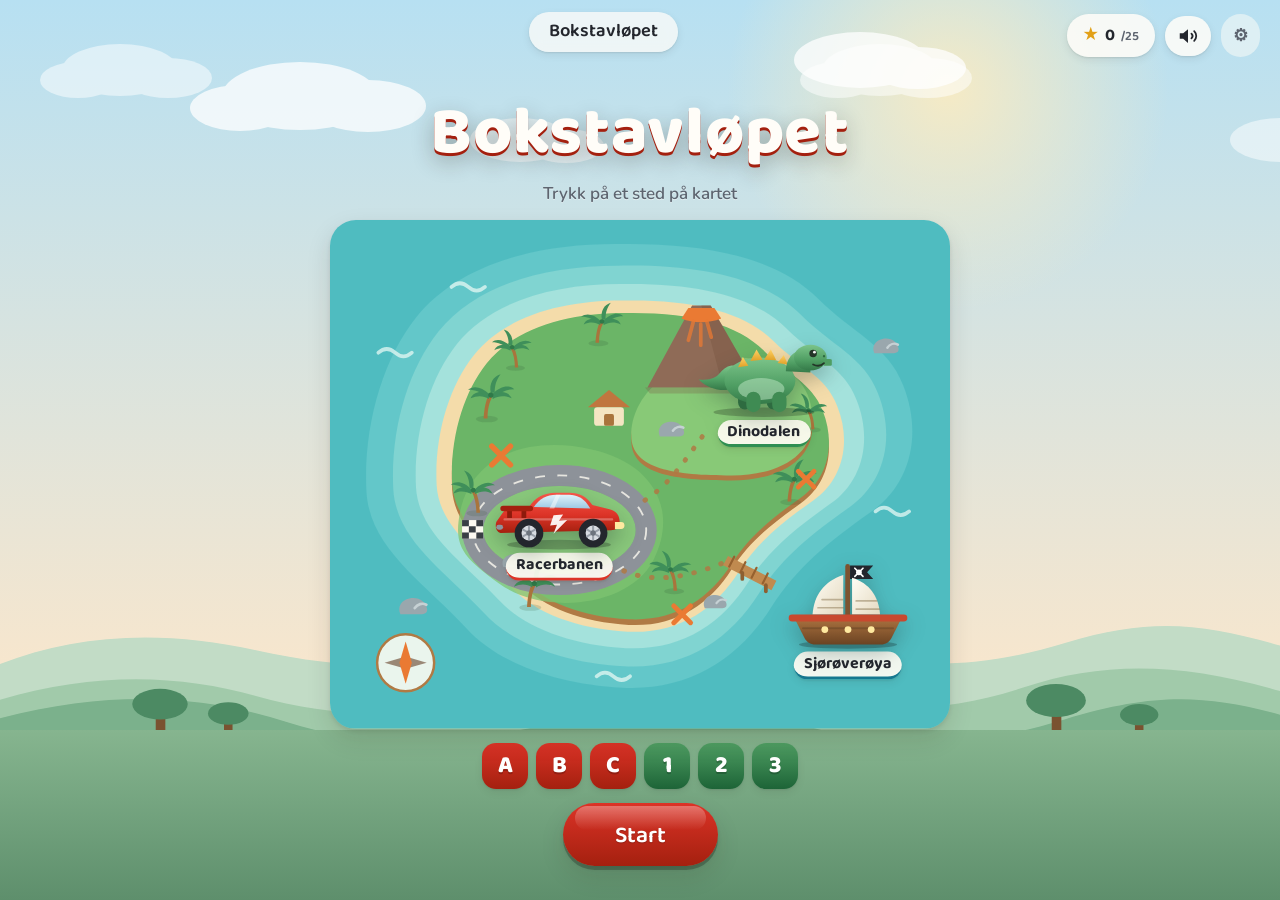
==== commit 3b10ab18: "Gjør forsiden til et øykart med tre steder å trykke på Forsiden var tre helter side om side. Nå er d" ====
--- a/bokstavlopet.html
+++ b/bokstavlopet.html
@@ -146,6 +146,27 @@
   --lakk-mork: #8f2f1c;
 }
 
+/* Dinodalen: frodig grønt under en varm urtidshimmel. Aksenten er grønn, så
+   barnet ser med én gang at han er et annet sted enn på racerbanen. */
+body[data-verden="dino"] {
+  --himmel-topp: #9ad9de;
+  --himmel-bunn: #ffd9a8;
+  --sol: rgba(255, 226, 168, .9);
+  --as-fjern: #a8c9b0;
+  --as-bak: #7fae86;
+  --as-fram: #5c9468;
+  --bregne: #3f8f5a;
+  --grunn-topp: #7a6a4a;
+  --grunn-bunn: #5b4e35;
+  --stripe: transparent;
+  --aksent: #2f8f52;
+  --aksent-mork: #1d6437;
+  --aksent-svak: #e6f4ea;
+  --lakk: #4f9e63;
+  --lakk-lys: #7cc48a;
+  --lakk-mork: #357a49;
+}
+
 * { box-sizing: border-box; }
 
 /* Uten dette markerer iOS tekst og åpner hurtigmeny når man trykker litt
@@ -157,7 +178,19 @@
   touch-action: manipulation;
 }
 
-html, body { height: 100%; margin: 0; }
+/* iOS Safari lar html og body få høyden til den STORE viewporten – den uten
+   adresselinje – mens position:fixed måles mot det som faktisk vises. Med
+   adresselinja framme blir siden derfor høyere enn skjermen, nederste flis
+   havner under veien, og siden kan ikke rulles fordi body er overflow:hidden.
+   dvh følger det synlige feltet, så layouten og den faste veien er enige.
+   vh står først som reserve for eldre nettlesere som ikke kjenner dvh. */
+html {
+  height: 100vh;                    /* eldste nettlesere */
+  height: -webkit-fill-available;   /* Safari før dvh: det synlige feltet */
+  height: 100dvh;                   /* nyere: følger adresselinja */
+  margin: 0;
+}
+body { height: 100%; margin: 0; }
 
 body {
   font-family: var(--font-ui);
@@ -167,7 +200,14 @@
   background: var(--himmel-bunn);
   display: flex;
   flex-direction: column;
-  overflow: hidden;
+  /* Sideveis rulling skal aldri skje – da er noe galt med layouten.
+     Loddrett er en annen sak: hver skjerm har sitt eget rullefelt og skal
+     normalt få plass, men regner nettleseren ut en annen høyde enn vi tror,
+     må siden kunne rulles. Med overflow:hidden ble den feilen umulig å komme
+     seg ut av – nederste flis lå under veien og ingenting rørte seg. */
+  overflow-x: hidden;
+  overflow-y: auto;
+  overscroll-behavior-y: contain;
   -webkit-font-smoothing: antialiased;
 }
 
@@ -272,6 +312,26 @@
     transparent 62px 124px);
   opacity: .8;
   border-radius: 4px;
+}
+
+/* Jordbakken i Dinodalen: en lysere kant og noen steiner. */
+body[data-verden="dino"] .scene-grunn::before {
+  content: "";
+  position: absolute;
+  left: 0; right: 0; top: 4px;
+  height: 6px;
+  background: rgba(255, 255, 255, .2);
+  border-radius: 3px;
+}
+body[data-verden="dino"] .scene-grunn::after {
+  content: "";
+  position: absolute;
+  left: 0; right: 0; top: 26px;
+  height: 44px;
+  background-repeat: repeat-x;
+  background-size: 380px 44px;
+  background-image:
+    url("data:image/svg+xml,%3Csvg xmlns='http://www.w3.org/2000/svg' width='380' height='44'%3E%3Cg fill='%23ffffff' fill-opacity='.1'%3E%3Cellipse cx='58' cy='16' rx='16' ry='6'/%3E%3Cellipse cx='196' cy='30' rx='22' ry='7'/%3E%3Cellipse cx='302' cy='12' rx='13' ry='5'/%3E%3C/g%3E%3C/svg%3E");
 }
 
 /* Bølgetopper i havet. */
@@ -527,7 +587,19 @@
   display: flex;
   min-height: 0;
   padding: 8px 24px calc(var(--grunn-h) + 2px);
-}
+  /* Sikringsnett. Hver skjerm har sitt eget rullefelt og skal normalt få plass,
+     men regner nettleseren ut en annen høyde enn vi tror – som iOS gjør med
+     adresselinja – skal innholdet fortsatt kunne nås. Uten dette ble nederste
+     flis liggende under veien uten at noe lot seg rulle. */
+  overflow-y: auto;
+  overscroll-behavior: contain;
+  -webkit-overflow-scrolling: touch;
+}
+
+/* Vises ingen figur på bakken, er det ingen bakke å ta hensyn til. Da får
+   innholdet den plassen i stedet – det var her det tredje verdenskortet
+   forsvant ut nederst. */
+body.uten-bakke #app { padding-bottom: 14px; }
 
 .skjerm {
   flex: 1 1 auto;
@@ -575,6 +647,118 @@
   color: var(--blekk-svak);
   text-shadow: 0 1px 0 rgba(255, 255, 255, .5);
 }
+
+/* ---------- forsiden ---------- */
+
+.startstabel { gap: 14px; width: 100%; }
+
+/* Kartet. Flaten har nøyaktig samme forhold som tegningens viewBox
+   (1000 × 820), slik at stedene kan plasseres i prosent og lande akkurat der
+   de skal i tegningen. Bredden begrenses av tre ting samtidig: plassen som
+   finnes, en øvre grense på store skjermer, og skjermhøyden – ellers vokser
+   kartet ut av en liggende telefon. */
+.kart {
+  position: relative;
+  width: min(100%, 620px, 78vh);
+  width: min(100%, 620px, 78dvh);
+  aspect-ratio: 1000 / 820;
+  margin: 0 auto;
+  /* Navnelappene stikker litt utenfor stedene sine – de skal ikke klippes. */
+  overflow: visible;
+}
+.kart-flate {
+  display: block;
+  width: 100%;
+  height: 100%;
+  border-radius: var(--r-lg);
+  box-shadow: var(--sk-2);
+}
+
+/* Et sted på kartet: figuren med navnet under, festet i sitt punkt.
+   Bredden er en andel av kartet, så figurene vokser og krymper i takt med
+   tegningen i stedet for å bli små flekker på en stor skjerm. */
+.kartsted {
+  position: absolute;
+  transform: translate(-50%, -50%);
+  width: 22%;
+  font: inherit;
+  border: none;
+  padding: 0;
+  background: none;
+  cursor: pointer;
+  display: flex;
+  flex-direction: column;
+  align-items: center;
+  gap: 2px;
+  animation: trinn-inn 520ms cubic-bezier(.2, .8, .3, 1) backwards;
+  transition: transform var(--mykt);
+}
+.kartsted-figur {
+  display: block;
+  width: 100%;
+  filter: drop-shadow(0 8px 10px rgba(30, 50, 45, .3));
+}
+.kartsted-figur svg { display: block; width: 100%; height: auto; }
+
+/* Navnet står på en lys lapp, ellers forsvinner det i kartet. Lappen får lov
+   til å være bredere enn stedet – den skal leses, ikke brekkes. */
+.kartsted-navn {
+  font-family: var(--font-display);
+  font-weight: 700;
+  font-size: clamp(.68rem, 2.1vw, 1rem);
+  line-height: 1.15;
+  white-space: nowrap;
+  padding: 3px 10px;
+  border-radius: 999px;
+  color: var(--blekk);
+  background: rgba(255, 253, 244, .93);
+  box-shadow: var(--sk-1);
+  border-bottom: 3px solid var(--merke, var(--aksent));
+}
+.kartsted:hover { transform: translate(-50%, -50%) scale(1.06); }
+.kartsted:active { transform: translate(-50%, -50%) scale(.98); }
+
+.kartsted--bane { --merke: #dc3327; }
+.kartsted--oy   { --merke: #16788f; }
+.kartsted--dino { --merke: #2f8f52; }
+
+/* Skipet ligger på vannet og skal duve, ikke stå stille som et hus. */
+.kartsted--oy .kartsted-figur {
+  transform-origin: 50% 80%;
+  animation: duv-pa-kartet 4200ms ease-in-out infinite;
+}
+@keyframes duv-pa-kartet {
+  0%, 100% { transform: translateY(0) rotate(-1.6deg); }
+  50%      { transform: translateY(-2%) rotate(1.6deg); }
+}
+@media (prefers-reduced-motion: reduce) {
+  .kartsted--oy .kartsted-figur { animation: none; }
+}
+
+/* Smakebiter: tre bokstaver og tre tall, i samme form som brikkene i spillet.
+   Sier uten ord hva dette handler om. */
+.startbrikker {
+  display: flex;
+  flex-wrap: wrap;
+  justify-content: center;
+  gap: 8px;
+}
+.startbrikke {
+  font-family: var(--font-display);
+  font-weight: 800;
+  font-size: 1.5rem;
+  line-height: 1;
+  width: 46px; height: 46px;
+  display: grid;
+  place-items: center;
+  border-radius: 14px;
+  color: #fff;
+  background: linear-gradient(to bottom, #dc3327, #a4200f);
+  box-shadow: var(--sk-1);
+  text-shadow: 0 2px 0 rgba(0, 0, 0, .2);
+  animation: trinn-inn 420ms cubic-bezier(.2, .8, .3, 1) backwards;
+}
+.startbrikke--tall { background: linear-gradient(to bottom, #4f9e63, #1d6437); }
 
 .helt { width: min(440px, 74vw); filter: drop-shadow(0 16px 22px rgba(40, 30, 15, .28)); }
 .helt--liten { width: min(300px, 58vw); }
@@ -641,6 +825,7 @@
   text-align: center;
 }
 .verdenkort:nth-child(2) { animation-delay: 110ms; }
+.verdenkort:nth-child(3) { animation-delay: 220ms; }
 .verdenkort:hover { transform: translateY(-8px); box-shadow: var(--sk-3); }
 .verdenkort:active { transform: translateY(-2px); }
 
@@ -671,6 +856,9 @@
   --as-fjern: #b6d3ba; --as-bak: #8fbb9c; --as-fram: #6aa47f;
   --tre: #4c8a63; --stamme: #7a5230;
 }
+.verdenkort--dino .verdenkort-bilde {
+  --as-fjern: #a8c9b0; --as-bak: #7fae86; --as-fram: #5c9468; --bregne: #3f8f5a;
+}
 .verdenkort--oy .verdenkort-bilde {
   --as-fjern: #a9c9cf; --as-bak: #cdb98c; --as-fram: #b9a173; --palme: #3f8f6a;
 }
@@ -685,6 +873,8 @@
 .verdenkort--bane .verdenkort-bilde::after { background: linear-gradient(to bottom, #4a4f5b, #33373f); }
 .verdenkort--oy .verdenkort-bilde { background: linear-gradient(to bottom, #9fd8e8, #ffe3b0); }
 .verdenkort--oy .verdenkort-bilde::after { background: linear-gradient(to bottom, #2b8fa8, #14607a); }
+.verdenkort--dino .verdenkort-bilde { background: linear-gradient(to bottom, #9ad9de, #ffd9a8); }
+.verdenkort--dino .verdenkort-bilde::after { background: linear-gradient(to bottom, #7a6a4a, #5b4e35); }
 
 .verdenkort-under { padding: 18px 22px 24px; }
 .verdenkort-navn {
@@ -762,13 +952,19 @@
    8. Utforsk
    ============================================================ */
 
+/* Kortet har fire ting i seg: merket, bildene, ordet og lytteknappen. Før sto
+   alle fire på én linje, og ordet var det eneste som kunne krympe – så det ble
+   kuttet til «sju br…» så snart plassen tok slutt. Nå får lytteknappen falle
+   ned på egen linje i stedet, og ordet skrives alltid helt ut. */
 .ordkort {
   flex: 0 0 auto;
   display: flex;
+  flex-wrap: wrap;
   align-items: center;
   gap: 26px;
+  row-gap: 10px;
   align-self: center;
-  width: min(680px, 100%);
+  width: min(760px, 100%);
   padding: 14px 22px 14px 18px;
   border-radius: var(--r-xl);
   background: rgba(255, 253, 248, .96);
@@ -798,7 +994,21 @@
   100% { transform: none; }
 }
 
-.ordkort-innhold { display: flex; align-items: center; gap: 20px; flex: 1 1 auto; min-width: 0; }
+/* Grunnbredden holder bildene og ordet samlet. Er det ikke plass til
+   lytteknappen ved siden av, brytes den ned i stedet for å presse ordet. */
+.ordkort .lyttknapp { margin-left: auto; }
+
+.ordkort-innhold {
+  display: flex;
+  flex-wrap: wrap;
+  align-items: center;
+  gap: 20px;
+  row-gap: 8px;
+  /* Naturlig bredde, ikke grådig: får innholdet lov til å vokse, dyttes
+     lytteknappen ned på egen linje selv når det er god plass til den. */
+  flex: 0 1 auto;
+  min-width: 0;
+}
 .ordkort-ikon {
   font-size: 2.9rem;
   line-height: 1;
@@ -810,15 +1020,15 @@
   background: var(--flate-2);
   box-shadow: inset 0 0 0 2px rgba(40, 30, 15, .05);
 }
+/* Ordet skal alltid stå helt. Ellipse her betydde at den voksne ikke kunne
+   lese hva bildet forestiller, og det er hele poenget med teksten. */
 .ordkort-ord {
   font-family: var(--font-display);
   font-weight: 700;
   font-size: 2.2rem;
   line-height: 1.1;
   min-width: 0;
-  overflow: hidden;
-  text-overflow: ellipsis;
-  white-space: nowrap;
+  overflow-wrap: break-word;
 }
 .ordkort-innhold.bytter { animation: trinn-inn 380ms cubic-bezier(.2, .8, .3, 1); }
 
@@ -1203,6 +1413,20 @@
 }
 .fig--skip { transform-origin: 50% 80%; }
 
+/* Dinosauren trasker: beina går i utakt, og kroppen dupper litt. */
+.dino-bein { transform-box: fill-box; transform-origin: 50% 0; }
+.figur.kjorer .dino-bein--bak { animation: tramp 540ms ease-in-out infinite; }
+.figur.kjorer .dino-bein--fram { animation: tramp 540ms ease-in-out infinite 270ms; }
+@keyframes tramp {
+  0%, 100% { transform: rotate(-11deg); }
+  50% { transform: rotate(11deg); }
+}
+.figur.kjorer .fig--dino { animation: dupp 540ms ease-in-out infinite; }
+@keyframes dupp {
+  0%, 100% { transform: translateY(0); }
+  50% { transform: translateY(-4px); }
+}
+
 .stov { position: absolute; inset: 0; }
 .stov span {
   position: absolute;
@@ -1306,6 +1530,98 @@
 }
 
 /* ============================================================
+   11a. Mengder som skal telles
+   ============================================================ */
+
+/* Tingene står på rekke, ikke strødd utover. Skal han telle dem, må han kunne
+   peke på dem én etter én uten å miste oversikten – og en fast rekkefølge er
+   det som gjør det mulig. */
+.mengde {
+  --ting: 34px;
+  --ting-gap: 6px;
+  display: flex;
+  flex-wrap: wrap;
+  gap: var(--ting-gap);
+  align-items: center;
+  justify-content: center;
+  max-width: 100%;
+}
+/* Over seks ting brytes rekka i to. En rad på ti blir enten bittesmå ting
+   eller for lang til å holde tellingen i. Bredden regnes ut fra tingene, ikke
+   fra skriftstørrelsen – ellers brytes rekka på feil sted når tingene vokser. */
+.mengde--to-rader { max-width: calc(5 * var(--ting) + 4 * var(--ting-gap)); }
+
+.ting {
+  width: var(--ting);
+  height: var(--ting);
+  font-size: calc(var(--ting) * .62);
+  line-height: 1;
+  display: grid;
+  place-items: center;
+  border-radius: 22%;
+  animation: trinn-inn 340ms cubic-bezier(.2, .8, .3, 1) backwards;
+}
+
+/* I «Tell» er tingene selve oppgaven, og da må de være det største på
+   skjermen – større enn tallskiltene han svarer med. Ellers peker hierarkiet
+   motsatt vei av det han skal gjøre. Hver ting er dessuten en trykkflate for
+   en treårsfinger. */
+.oppdrag-mal--tell {
+  --ting: 84px;
+  --ting-gap: 10px;
+  width: auto; height: auto;
+  padding: 14px 18px;
+  cursor: default;
+  background: rgba(255, 253, 248, .92);
+  border-radius: var(--r-lg);
+  box-shadow: var(--sk-2);
+  max-width: min(620px, 94vw);
+}
+.oppdrag-mal--tell .ting {
+  position: relative;
+  cursor: pointer;
+  background: var(--flate-2);
+  box-shadow: inset 0 0 0 3px rgba(40, 30, 15, .1);
+  transition: transform 140ms ease, box-shadow 140ms ease;
+}
+.oppdrag-mal--tell .ting:hover { transform: translateY(-3px); }
+.oppdrag-mal--tell .ting:active { transform: translateY(1px) scale(.97); }
+
+/* Den han har talt, får et tydelig merke – ellers mister han oversikten og
+   teller den samme to ganger, som er nettopp det telling handler om. */
+.oppdrag-mal--tell .ting.talt {
+  background: var(--aksent-svak);
+  box-shadow: inset 0 0 0 4px var(--aksent);
+}
+/* Nummeret tingen fikk blir stående, så han ser hvor langt han kom. */
+.oppdrag-mal--tell .ting.talt::after {
+  content: attr(data-talltall);
+  position: absolute;
+  right: -6px; top: -6px;
+  font-family: var(--font-display);
+  font-weight: 800;
+  font-size: 1rem;
+  color: #fff;
+  background: var(--aksent);
+  width: 26px; height: 26px;
+  display: grid;
+  place-items: center;
+  border-radius: 50%;
+  box-shadow: var(--sk-1);
+}
+.ting.teller { animation: kort-bytt 420ms cubic-bezier(.3, 1.4, .5, 1); }
+
+/* Ordkortet i Reiret og Tallrekka viser mengden i stedet for ett bilde. */
+.ordkort-ikon.mengde {
+  --ting: 30px;
+  width: auto;
+  min-width: 92px;
+  height: auto;
+  min-height: 92px;
+  padding: 8px;
+}
+
+/* ============================================================
    11b. Alfabetløypa
    ============================================================ */
 
@@ -1317,10 +1633,12 @@
    være bredt. Her er kortet det eneste på skjermen, så innholdet samles på
    midten i stedet for å ligge klint mot venstre kant. */
 .loype-kort {
-  width: min(560px, 100%);
+  width: min(620px, 100%);
   justify-content: center;
 }
-.loype-kort .ordkort-innhold { flex: 0 1 auto; }
+.loype-kort .ordkort-innhold { flex: 0 1 auto; justify-content: center; }
+/* Lytteknappen står under innholdet når den brytes ned, midtstilt som kortet. */
+.loype-kort .lyttknapp { margin: 0 auto; }
 
 .loype-spor {
   display: flex;
@@ -1357,6 +1675,14 @@
   border-radius: 999px;
   background: linear-gradient(to right, var(--god), #4aa87a);
   transition: width 900ms cubic-bezier(.2, .8, .3, 1);
+}
+
+/* Versjonslinja i foreldremenyen. Liten og grå – den er til feilsøking, ikke
+   noe den voksne trenger å forholde seg til til vanlig. */
+.versjonslinje {
+  font-size: .85rem;
+  color: var(--blekk-svak);
+  font-variant-numeric: tabular-nums;
 }
 
 .samling-rutenett {
@@ -1766,6 +2092,7 @@
   .ordkort-ord { font-size: 1.5rem; }
   .skilt { width: 116px; height: 116px; font-size: 3.2rem; }
   .oppdrag-mal--bokstav { width: 124px; height: 124px; font-size: 4.4rem; border-radius: 24px; }
+  .oppdrag-mal--tell { --ting: 72px; --ting-gap: 9px; padding: 12px 14px; }
   .figur { width: 158px; bottom: 30px; }
   .ikonknapp-tekst { display: none; }
   .verdenkort { width: min(320px, 86vw); }
@@ -1776,6 +2103,27 @@
    skjermkanten og bare fire bokstaver fikk plass i bredden. Nå får hele
    utvalget plass uten å rulle. */
 @media (max-width: 560px) {
+  /* Tre store kort under hverandre får ikke plass på en telefon, og da måtte
+     han rulle for å oppdage at Dinodalen finnes. Liggende kort tar under
+     halve høyden, og alle tre er synlige med én gang. */
+  .verdenrad { gap: 12px; width: 100%; }
+  .verdenkort {
+    width: 100%;
+    display: grid;
+    grid-template-columns: 128px minmax(0, 1fr);
+    align-items: center;
+    text-align: left;
+  }
+  .verdenkort-bilde { height: 100px; padding-bottom: 8px; }
+  .verdenkort-bilde > svg { width: 82%; }
+  .verdenkort-scene .lag { bottom: 20px; }
+  .verdenkort-scene .lag--fjern { height: 56px; }
+  .verdenkort-scene .lag--bak { height: 44px; }
+  .verdenkort-scene .lag--fram { height: 34px; }
+  .verdenkort-bilde::after { height: 20px; }
+  .verdenkort-under { padding: 12px 16px; }
+  .verdenkort-navn { font-size: 1.3rem; }
+  .verdenkort-tekst { font-size: .88rem; }
   :root { --grunn-h: 104px; --rute: 72px; }
   #topp { gap: 8px; padding: 8px 10px; }
   #topp-midt { display: none; }
@@ -1803,6 +2151,9 @@
   .skilt { width: 104px; height: 104px; font-size: 2.9rem; border-radius: 20px; }
   .skilt::after { height: 22px; width: 12px; }
   .oppdrag-mal--bokstav { width: 110px; height: 110px; font-size: 4rem; border-radius: 22px; }
+  .oppdrag-mal--tell { --ting: 58px; --ting-gap: 7px; padding: 10px 12px; }
+  .oppdrag-mal--tell .ting.talt::after { width: 21px; height: 21px; font-size: .82rem; right: -4px; top: -4px; }
+  .ordkort-ikon.mengde { --ting: 24px; min-width: 62px; min-height: 62px; padding: 6px; }
   .oppdrag-mal .mal-ikon { width: 76px; height: 76px; font-size: 2.2rem; border-radius: 18px; }
   .oppdrag-mal .mal-ord { font-size: 1.5rem; }
   .oppdrag-tekst { font-size: 1.1rem; }
@@ -1887,6 +2238,37 @@
   .ibruk { max-width: 100%; white-space: normal; }
 }
 
+/* Telefon på tvers, men med bredde nok til tre kort ved siden av hverandre.
+   Stablet under hverandre får de ikke plass i 360 pikslers høyde, og da måtte
+   han rulle for å se at Dinodalen finnes.
+
+   Merk grensene: uten min-width slår denne inn på smale skjermer også, der
+   tre kort ved siden av hverandre blir 120 piksler brede hver. */
+@media (max-height: 520px) and (min-width: 561px) {
+  .verdenrad { gap: 12px; flex-wrap: nowrap; width: 100%; }
+  .verdenkort { width: min(230px, 31vw); }
+  .verdenkort-bilde { height: 92px; padding-bottom: 6px; }
+  .verdenkort-bilde > svg { width: 78%; }
+  .verdenkort-scene .lag { bottom: 18px; }
+  .verdenkort-scene .lag--fjern { height: 52px; }
+  .verdenkort-scene .lag--bak { height: 40px; }
+  .verdenkort-scene .lag--fram { height: 32px; }
+  .verdenkort-bilde::after { height: 18px; }
+  .verdenkort-under { padding: 8px 12px 10px; }
+  .verdenkort-navn { font-size: 1.1rem; }
+  .verdenkort-tekst { font-size: .78rem; }
+}
+
+/* Smal OG lav – telefon på tvers med lite bredde. Da er liggende kort eneste
+   som får plass, og de må være så lave som mulig. */
+@media (max-height: 520px) and (max-width: 560px) {
+  .verdenrad { gap: 8px; }
+  .verdenkort-bilde { height: 74px; }
+  .verdenkort-under { padding: 8px 12px; }
+  .verdenkort-navn { font-size: 1.1rem; }
+  .verdenkort-tekst { font-size: .78rem; }
+}
+
 /* Bokstavrutene er 72 px på telefon, ikke 62: en treåring treffer bredere enn
    en voksen, og 62 px er så vidt over voksenminimum. På en kort telefon får
    ikke alle bokstavene plass ved 72 px, og da veier det tyngre at han ser hele
@@ -1925,7 +2307,13 @@
   }
   .oppdrag-tekst { width: 100%; text-align: center; }
   .oppdrag-tekst { font-size: .95rem; }
-  .oppdrag-mal--bokstav { width: 80px; height: 80px; font-size: 3rem; border-radius: 18px; }
+  /* På en skjerm som bare er 360 piksler høy er det ikke plass til både et
+     stort merke og en rad skilt. Merket er fortsatt større enn skiltene –
+     hierarkiet står – men begge krymper så de ikke møtes. */
+  .oppdrag-mal--bokstav { width: 70px; height: 70px; font-size: 2.7rem; border-radius: 17px; }
+  .oppdrag-mal--tell { --ting: 42px; --ting-gap: 5px; padding: 6px 9px; }
+  .oppdrag-mal--tell .ting.talt::after { width: 18px; height: 18px; font-size: .72rem; right: -3px; top: -3px; }
+  .ordkort-ikon.mengde { --ting: 20px; min-width: 46px; min-height: 46px; padding: 4px; }
   .oppdrag-mal .mal-ikon { width: 58px; height: 58px; font-size: 1.7rem; margin-bottom: 2px; border-radius: 15px; }
   .oppdrag-mal .mal-ord { font-size: 1.1rem; }
   .lytt-tekst { display: none; }
@@ -1959,11 +2347,21 @@
   .oppdrag-mal--navn { gap: 6px; }
   .loype-teller { font-size: .85rem; }
 
-  .skilt { width: 74px; height: 74px; font-size: 2.2rem; border-radius: 16px; }
+  .skilt { width: 66px; height: 66px; font-size: 2rem; border-radius: 15px; }
   .skilt::after { height: 18px; width: 10px; }
   .valg { gap: 14px; }
   .knapp--stor { font-size: 1.05rem; padding: 12px 24px 10px; }
   .helt { width: min(240px, 34vw); }
+  /* På tvers er høyden det knappe. Kartet krympes hardt, og brikkeraden
+     får mindre plass – Start-knappen skal fortsatt være synlig uten å
+     rulle. */
+  .kart { width: min(100%, 620px, 53vh); width: min(100%, 620px, 53dvh); }
+  .kartsted-navn { font-size: .62rem; padding: 2px 7px; border-bottom-width: 2px; }
+  /* Smakebitene er det første som må vike på tvers – kartet og
+     Start-knappen skal begge få plass uten rulling. */
+  #skjerm-start .startbrikker { display: none; }
+  .startstabel { gap: 6px; }
+  #skjerm-start .ingress { font-size: .88rem; }
   .titteltekst { font-size: clamp(2rem, 6vw, 3rem); }
   .malflagg { font-size: 2.6rem; }
   .panelkort { padding: 18px 26px; }
@@ -2036,12 +2434,22 @@
 
 <main id="app">
 
-  <!-- 1. Start -->
+  <!-- 1. Start.
+       Forsiden er et øykart. De tre verdenene ligger som steder på kartet –
+       banen på sletta, dinosauren ved vulkanen og skipet ute på sjøen – og
+       hvert sted er samtidig snarveien rett inn dit. En treåring trykker
+       uansett på dinosauren, og da skal det skje noe. -->
   <section class="skjerm skjerm--midt" id="skjerm-start">
-    <div class="stabel">
-      <div class="helt" id="start-figur"></div>
+    <div class="stabel startstabel">
       <h1 class="titteltekst trinn">Bokstavløpet</h1>
-      <p class="ingress trinn">Bokstaver, biler og sjørøvere</p>
+      <p class="ingress trinn">Trykk på et sted på kartet</p>
+
+      <!-- Forsiden er et øykart. De tre stedene legges oppå av spill.js. -->
+      <div class="kart trinn" id="start-kart"></div>
+
+      <!-- Smakebiter på det han skal lære, i spillets eget formspråk. -->
+      <div class="startbrikker trinn" id="start-brikker" aria-hidden="true"></div>
+
       <button class="knapp knapp--stor trinn" id="knapp-start" type="button">
         <span>Start</span>
       </button>
@@ -2364,7 +2772,19 @@
       <div class="navnrad">
         <label>Racerbilen<input type="text" id="inn-navn-bane" maxlength="20"></label>
         <label>Kapteinen<input type="text" id="inn-navn-oy" maxlength="20"></label>
+        <label>Dinosauren<input type="text" id="inn-navn-dino" maxlength="20"></label>
       </div>
+    </section>
+
+    <section class="panel-del">
+      <h3>Om denne versjonen</h3>
+      <p class="merknad">
+        Nettleseren kan sitte på en gammel kopi av spillet. Stemmer ikke
+        versjonen under med den siste jeg har gitt deg, har du en gammel
+        versjon i hurtigbufferen — legg <code>?ny</code> bak adressen, så
+        laster den ferskt.
+      </p>
+      <p class="versjonslinje" id="versjon"></p>
     </section>
 
     </div>
@@ -2418,6 +2838,11 @@
  * Spillet sier «L … L for Løve» – samme formel som alfabetbøkene bruker.
  */
 
+/* Versjonen vises nederst i foreldremenyen. Den finnes fordi feilsøking på
+ * andres telefon er umulig uten å vite hva de faktisk kjører: Safari kan sitte
+ * på en gammel kopi i timevis. Bump denne ved hver publisering. */
+var SPILLVERSJON = '2026-08-28 · 7';
+
 var ALFABET = [
   'A','B','C','D','E','F','G','H','I','J','K','L','M','N',
   'O','P','Q','R','S','T','U','V','W','X','Y','Z','Æ','Ø','Å'
@@ -2468,6 +2893,45 @@
 
 function bokstavlydFor(bokstav) { return BOKSTAVLYD[bokstav] || null; }
 
+/* ================= tallene ================= */
+
+/* Dinodalen bruker tall i stedet for bokstaver. Vi starter på 1–10: det er
+ * så langt en treåring kommer med å telle ting han kan se på én gang, og
+ * ti er et mål han kan nå. */
+var TALL = ['1', '2', '3', '4', '5', '6', '7', '8', '9', '10'];
+
+/* Tallnavnene skrevet ut, av samme grunn som bokstavnavnene: talesyntesen
+ * kan lese «10» som «ti», men også som «en null» avhengig av stemme. */
+var TALLNAVN = {
+  '1': 'én', '2': 'to',  '3': 'tre', '4': 'fire', '5': 'fem',
+  '6': 'seks', '7': 'sju', '8': 'åtte', '9': 'ni', '10': 'ti'
+};
+
+function tallnavnFor(tall) { return TALLNAVN[tall] || tall; }
+
+/* Tingene «Tell» teller. Trekkes tilfeldig for hver oppgave, og med vilje ikke
+ * fra tallets egen oppføring: hadde ballene alltid vært tre, kunne han svart
+ * riktig ved å kjenne igjen ballen i stedet for å telle. Her sier tingen
+ * ingenting om svaret. */
+var TELLETING = [
+  { ord: 'egg',      ikon: '🥚' },
+  { ord: 'baller',   ikon: '⚽' },
+  { ord: 'biler',    ikon: '🚗' },
+  { ord: 'epler',    ikon: '🍎' },
+  { ord: 'fisker',   ikon: '🐟' },
+  { ord: 'blomster', ikon: '🌸' },
+  { ord: 'stjerner', ikon: '⭐' },
+  { ord: 'bananer',  ikon: '🍌' },
+  { ord: 'jordbær',  ikon: '🍓' },
+  { ord: 'bøtter',   ikon: '🪣' },
+  { ord: 'ballonger', ikon: '🎈' },
+  { ord: 'sko',      ikon: '👟' }
+];
+
+/* Å telle høyt: «én, to, tre …». Egen liste fordi barnet teller fra én,
+ * og fordi det er formen han hører når vi teller sammen med ham. */
+function tellenavn(n) { return TALLNAVN[String(n)] || String(n); }
+
 /* Gjør barnets navn om til bokstavene «Navnet mitt» skal bygge.
  *
  * Bare det første leddet brukes: «Ida Marie» blir IDA og «Ole-Martin» blir
@@ -2492,6 +2956,7 @@
   bane: {
     id: 'bane',
     navn: 'Racerbanen',
+    undertekst: 'Bokstaver med biler og motor',
     ikon: '🏁',
     figur: 'bil',
     figurOrd: 'bilen',
@@ -2538,6 +3003,7 @@
   oy: {
     id: 'oy',
     navn: 'Sjørøverøya',
+    undertekst: 'Bokstaver med skip og skatter',
     ikon: '🏴‍☠️',
     figur: 'skip',
     figurOrd: 'skipet',
@@ -2579,12 +3045,88 @@
       'Ø': { ord: 'Øy',           ikon: '🏝️' },
       'Å': { ord: 'Åtte',         ikon: '8️⃣' }
     }
+  },
+
+  /* Tallverdenen. Den ligger for seg selv med vilje: tall og bokstaver skal
+   * ikke blandes på samme skjerm, og et barn skjønner «her bor tallene»
+   * raskere enn noen forklaring.
+   *
+   * Her betyr «ord» navnet på tingen som telles, i den formen som passer
+   * akkurat det tallet – «to egg», men «tre baller». Spillet setter sammen
+   * tallnavnet og ordet selv: «fire … fire biler».
+   *
+   * Hvert tall har sin egen ting, så Reiret og Tallrekka blir variert. Ordene
+   * er hverdagsord en treåring sier selv – ball, bil, eple – ikke ord han
+   * må lære for å skjønne oppgaven. Alle emojiene er enkle kodepunkt, så de
+   * ikke faller fra hverandre på eldre telefoner. */
+  dino: {
+    id: 'dino',
+    navn: 'Dinodalen',
+    undertekst: 'Tall og telling med dinosaurer',
+    domene: 'tall',
+    tegn: TALL,
+    ikon: '🦕',
+    figur: 'dino',
+    figurOrd: 'dinosauren',
+    standardnavn: 'Rex',
+    navneforslag: ['Rex', 'Tass', 'Brumle', 'Piggen'],
+    navnesporsmal: 'Hva skal dinosauren hete?',
+    utforsk: 'Reiret',
+    samling: 'Eggsamlingen',
+    oppdrag: 'Tramp til',
+    ros: ['Kjempebra', 'Bra trampet', 'Så flink du er', 'Det klarte du'],
+    ord: {
+      '1':  { ord: 'dinosaur',  ikon: '🦕' },
+      '2':  { ord: 'egg',       ikon: '🥚' },
+      '3':  { ord: 'baller',    ikon: '⚽' },
+      '4':  { ord: 'biler',     ikon: '🚗' },
+      '5':  { ord: 'epler',     ikon: '🍎' },
+      '6':  { ord: 'fisker',    ikon: '🐟' },
+      '7':  { ord: 'blomster',  ikon: '🌸' },
+      '8':  { ord: 'stjerner',  ikon: '⭐' },
+      '9':  { ord: 'bananer',   ikon: '🍌' },
+      '10': { ord: 'jordbær',   ikon: '🍓' }
+    }
   }
 };
 
-/* Henter oppslaget for én bokstav i én verden. */
-function ordFor(verdenId, bokstav) {
-  return VERDENER[verdenId].ord[bokstav];
+/* ---------- verdenen som helhet ---------- */
+
+/* «bokstav» eller «tall». Alt som skiller de to verdenstypene henger på
+ * denne, så modusene kan være felles. */
+function domeneFor(verdenId) {
+  return VERDENER[verdenId].domene || 'bokstav';
+}
+
+/* Tegnsettet verdenen øver på: alfabetet, eller tallene. */
+function tegnFor(verdenId) {
+  return VERDENER[verdenId].tegn || ALFABET;
+}
+
+/* Hva tegnet heter når det sies høyt: «ell» eller «fire». */
+function navnPaTegn(verdenId, tegn) {
+  return domeneFor(verdenId) === 'tall'
+    ? tallnavnFor(tegn)
+    : bokstavnavnFor(tegn);
+}
+
+/* Hvor mange ting tegnet står for. Bokstaver teller ingenting. */
+function antallFor(verdenId, tegn) {
+  return domeneFor(verdenId) === 'tall' ? parseInt(tegn, 10) : 0;
+}
+
+/* Henter oppslaget for ett tegn i én verden – en bokstav eller et tall. */
+function ordFor(verdenId, tegn) {
+  return VERDENER[verdenId].ord[tegn];
+}
+
+/* Teksten under bildet: «Lastebil» i bokstavverdenene, «fire bein» i
+ * tallverdenen, der ordet alene ikke sier noe uten tallet foran. */
+function visningsordFor(verdenId, tegn) {
+  var oppslag = ordFor(verdenId, tegn);
+  if (!oppslag) return '';
+  if (domeneFor(verdenId) !== 'tall') return oppslag.ord;
+  return tallnavnFor(tegn) + ' ' + oppslag.ord;
 }
 
 </script>
@@ -2598,18 +3140,18 @@
 
 var Lagring = (function () {
   var NOKKEL = 'bokstavlopet.v1';
-  var NA_VERSJON = 4;
+  var NA_VERSJON = 5;
 
   var standard = {
     versjon: NA_VERSJON,
-    navn: { bane: '', oy: '' },
+    navn: { bane: '', oy: '', dino: '' },
     /* Hvor mange skilt han får å velge mellom. Dette må overleve runden:
      * settes det tilbake til to hver gang, rykker han aldri varig opp, og
      * vanskegraden er bygget uten at noen merker den. */
-    antallValg: { bane: 2, oy: 2 },
+    antallValg: { bane: 2, oy: 2, dino: 2 },
     /* Runder på rad der under halvparten satt på første forsøk. To slike
      * betyr at det ble for vanskelig, og han rykker ned igjen. */
-    svakeRunder: { bane: 0, oy: 0 },
+    svakeRunder: { bane: 0, oy: 0, dino: 0 },
     /* Barnets eget navn. Tomt = «Navnet mitt» er ikke tilgjengelig ennå. */
     barnenavn: '',
     /* Moduser som har dukket opp på menyen. Låsingen går bare én vei: en
@@ -2664,12 +3206,17 @@
       var lest = JSON.parse(rå);
       /* Slå sammen med standard, så nye felter ikke mangler i gamle lagringer. */
       var ut = kopi(standard);
-      if (lest.navn) ut.navn = { bane: lest.navn.bane || '', oy: lest.navn.oy || '' };
+      /* Går over verdenene som finnes, ikke en hardkodet liste: kommer det
+       * en verden til, skal navnet og vanskegraden hennes ikke falle bort. */
+      var verdener = Object.keys(VERDENER);
+      if (lest.navn) {
+        verdener.forEach(function (v) { ut.navn[v] = lest.navn[v] || ''; });
+      }
       if (typeof lest.barnenavn === 'string') ut.barnenavn = lest.barnenavn;
       if (lest.laasteOpp instanceof Array) ut.laasteOpp = lest.laasteOpp.slice();
       ['antallValg', 'svakeRunder'].forEach(function (felt) {
         if (!lest[felt]) return;
-        ['bane', 'oy'].forEach(function (v) {
+        verdener.forEach(function (v) {
           if (typeof lest[felt][v] === 'number') ut[felt][v] = lest[felt][v];
         });
       });
@@ -2712,11 +3259,13 @@
   }
   function to(n) { return (n < 10 ? '0' : '') + n; }
 
-  function forBokstav(bokstav) {
-    if (!data.framgang[bokstav]) {
-      data.framgang[bokstav] = { riktig: 0, feil: 0, dager: [] };
+  /* Framgangen lagres per tegn – både bokstaver og tall ligger her. Nøklene
+   * kolliderer ikke: «A» og «4» er forskjellige strenger. */
+  function forTegn(tegn) {
+    if (!data.framgang[tegn]) {
+      data.framgang[tegn] = { riktig: 0, feil: 0, dager: [] };
     }
-    return data.framgang[bokstav];
+    return data.framgang[tegn];
   }
 
   return {
@@ -2730,7 +3279,7 @@
      * Treffet i seg selv telles uansett – det er dagene som er kriteriet.
      * Dager som allerede ligger lagret røres ikke; regelen gjelder framover. */
     registrerRiktig: function (bokstav, antallValg) {
-      var f = forBokstav(bokstav);
+      var f = forTegn(bokstav);
       f.riktig += 1;
       if (antallValg === undefined || antallValg >= 3) {
         var dag = idag();
@@ -2740,7 +3289,7 @@
     },
 
     registrerFeil: function (bokstav) {
-      var f = forBokstav(bokstav);
+      var f = forTegn(bokstav);
       f.feil += 1;
       skriv();
     },
@@ -2761,10 +3310,19 @@
       return f ? f.dager.length : 0;
     },
 
-    /* Bare bokstaver som er i bruk nå. Har forelderen begrenset utvalget til
-     * fem, ville det vært rart om telleren viste sju mestrede av fem. */
-    mestrede: function () {
-      var aktive = this.aktiveBokstaver();
+    /* Tegnene verdenen øver på nå. Bokstavverdenene deler bokstavutvalget
+     * foreldrene har satt; tallverdenen har sine ti tall og bryr seg ikke om
+     * hvilke bokstaver som er huket av. */
+    aktiveTegn: function (verdenId) {
+      if (verdenId && domeneFor(verdenId) === 'tall') return tegnFor(verdenId).slice();
+      return this.aktiveBokstaver();
+    },
+
+    /* Bare tegn som er i bruk i denne verdenen. Har forelderen begrenset
+     * utvalget til fem bokstaver, ville det vært rart om telleren viste sju
+     * mestrede av fem – og tallene skal ikke telles med blant bokstavene. */
+    mestrede: function (verdenId) {
+      var aktive = this.aktiveTegn(verdenId);
       var ut = [];
       for (var i = 0; i < aktive.length; i++) {
         if (this.erMestret(aktive[i])) ut.push(aktive[i]);
@@ -2991,6 +3549,267 @@
       '<path d="M34 108h132" stroke="rgba(0,0,0,.16)" stroke-width="3" stroke-linecap="round"/>' +
       '<g fill="#ffe9a0">' +
         '<circle cx="66" cy="110" r="5"/><circle cx="100" cy="110" r="5"/><circle cx="134" cy="110" r="5"/>' +
+      '</g>' +
+    '</svg>';
+  }
+
+  /* ---------- dinosauren ---------- */
+
+  /* Vår egen dinosaur – en rolig, rund planteeter med plater på ryggen.
+   * Samme oppskrift som bilen og skipet: ingen andres figur, og barnet gir
+   * den navn selv. */
+  function dino() {
+    var gHud = unik('hud'), gPlate = unik('plate');
+    return '' +
+    '<svg class="fig fig--dino" viewBox="0 0 200 130" role="img" aria-label="Dinosaur">' +
+      '<defs>' +
+        '<linearGradient id="' + gHud + '" x1="0" y1="0" x2="0" y2="1">' +
+          '<stop offset="0" stop-color="#7cc48a"/>' +
+          '<stop offset="0.6" stop-color="#4f9e63"/>' +
+          '<stop offset="1" stop-color="#357a49"/>' +
+        '</linearGradient>' +
+        '<linearGradient id="' + gPlate + '" x1="0" y1="0" x2="0" y2="1">' +
+          '<stop offset="0" stop-color="#ffd166"/><stop offset="1" stop-color="#e0a127"/>' +
+        '</linearGradient>' +
+      '</defs>' +
+
+      '<ellipse class="fig-skygge" cx="100" cy="122" rx="74" ry="7"/>' +
+
+      /* Hale – bakerst, altså til venstre, siden dinoen ser mot høyre.
+         Tykk der den møter kroppen, spiss ytterst. */
+      '<path d="M56 88C36 92 18 88 4 74c16 2 26-2 32-10 6-8 14-12 24-10z"' +
+            ' fill="url(#' + gHud + ')"/>' +
+
+      /* Bakbein bak kroppen, så dyret får dybde. */
+      '<rect class="dino-bein dino-bein--bak" x="62" y="86" width="20" height="32" rx="10" fill="#2e6b40"/>' +
+      '<rect class="dino-bein dino-bein--bak" x="104" y="86" width="20" height="32" rx="10" fill="#2e6b40"/>' +
+
+      /* Kropp – én rund form, så silhuetten er lett å kjenne igjen. */
+      '<ellipse cx="94" cy="76" rx="52" ry="34" fill="url(#' + gHud + ')"/>' +
+
+      /* Buk. Holdes godt innenfor kroppen, ellers leses den som en bjelke. */
+      '<ellipse cx="96" cy="88" rx="34" ry="16" fill="#b6e2bd" opacity=".55"/>' +
+
+      /* Forbein foran kroppen. */
+      '<rect class="dino-bein dino-bein--fram" x="74" y="92" width="21" height="30" rx="10.5" fill="#3f8b53"/>' +
+      '<rect class="dino-bein dino-bein--fram" x="112" y="92" width="21" height="30" rx="10.5" fill="#3f8b53"/>' +
+
+      /* Rygglater langs ryggen. */
+      '<g fill="url(#' + gPlate + ')">' +
+        '<path d="M62 56l7-15 8 13z"/>' +
+        '<path d="M80 47l9-17 9 15z"/>' +
+        '<path d="M100 45l10-15 8 16z"/>' +
+        '<path d="M120 50l9-12 6 14z"/>' +
+      '</g>' +
+
+      /* Hals og hode. */
+      '<path d="M132 62c0-18 10-30 26-32 6-1 10 2 10 8v26z" fill="url(#' + gHud + ')"/>' +
+      '<ellipse cx="168" cy="42" rx="24" ry="19" fill="url(#' + gHud + ')"/>' +
+      '<path d="M186 44h10a5 5 0 0 1 0 10h-8z" fill="#4f9e63"/>' +
+      '<circle cx="172" cy="36" r="5.5" fill="#243528"/>' +
+      '<circle cx="174" cy="34" r="2" fill="#fff" opacity=".95"/>' +
+      '<path d="M172 52c6 3 12 2 16-2" fill="none" stroke="#243528"' +
+            ' stroke-width="2.6" stroke-linecap="round"/>' +
+      /* to små nesebor */
+      '<g fill="#2e6b40"><circle cx="188" cy="40" r="1.7"/></g>' +
+
+    '</svg>';
+  }
+
+  /* Dinodalen: bregneskog og en vulkan i det fjerne. */
+  function dal() {
+    return '' +
+    '<svg class="lag lag--fjern" viewBox="0 0 1200 240" preserveAspectRatio="none" aria-hidden="true">' +
+      /* Vulkanen. Rolig, uten utbrudd – bakgrunnen skal ikke stjele blikket. */
+      '<path d="M812 240l108-150 108 150z" fill="var(--as-fjern)"/>' +
+      '<path d="M884 128h72l-16 18h-40z" fill="var(--as-bak)" opacity=".7"/>' +
+      '<path d="M0 240V128c80-30 160-32 240-6s170 20 250-8 180-26 270 4v122z" fill="var(--as-fjern)"/>' +
+    '</svg>' +
+    '<svg class="lag lag--bak" viewBox="0 0 1200 240" preserveAspectRatio="none" aria-hidden="true">' +
+      '<path d="M0 240V158c96-42 176-32 244 4s154 38 240 0 172-38 256-4 152 30 232-10v92z" fill="var(--as-bak)"/>' +
+    '</svg>' +
+    '<svg class="lag lag--fram" viewBox="0 0 1200 200" preserveAspectRatio="none" aria-hidden="true">' +
+      '<path d="M0 200v-58c116-48 200-30 272 12s150 40 240 0 178-30 252 10 148 28 236-18v54z" fill="var(--as-fram)"/>' +
+      /* Bregner i to grupper – dinosaurenes skog. */
+      '<g fill="var(--bregne, #3f8f5a)">' +
+        '<path d="M150 168c-30-6-46-26-44-52 22 6 38 22 44 52zM150 168c30-6 46-26 44-52-22 6-38 22-44 52zM150 168c-4-30 4-52 22-64-6 24-8 44-6 64z"/>' +
+        '<path d="M1040 172c-24-5-38-22-36-43 18 5 31 18 36 43zM1040 172c24-5 38-22 36-43-18 5-31 18-36 43z"/>' +
+      '</g>' +
+    '</svg>';
+  }
+
+
+  /* ---------- forsidens øykart ---------- */
+
+  /* Kartet på forsiden. Formspråket er flatt og enkelt, som på et tegnet
+   * skattekart: havet legger seg i lysere ringer inn mot stranda, sanden går
+   * rundt hele øya, og der landet stuper ned i sanden står en brun kant.
+   * Kystlinja tegnes derfor bare én gang og gjenbrukes skalert – da følger
+   * alle kantene hverandre slik de gjør på et ekte kart.
+   *
+   * Selve stedene – banen, vulkanen og skipet – legges oppå som knapper i
+   * HTML, ikke i tegningen, slik at de kan trykkes på og få navn. */
+
+  var KYST =
+    'M818 300' +
+    'C842 360 826 420 780 452' +
+    'C726 490 690 520 660 566' +
+    'C620 630 560 668 480 664' +
+    'C400 660 330 634 292 592' +
+    'C240 536 176 496 172 428' +
+    'C168 348 192 268 232 218' +
+    'C282 156 372 130 472 130' +
+    'C586 128 668 148 716 196' +
+    'C756 236 800 252 818 300Z';
+
+  /* Kystlinja én gang til: skalert om øyas midtpunkt og eventuelt flyttet
+   * litt ned, som når kanten skal stikke fram under landet. */
+  function kystlag(skala, dy, farge, ekstra) {
+    var t = 'translate(0,' + (dy || 0) + ') translate(505,398) scale(' +
+            skala + ') translate(-505,-398)';
+    return '<path d="' + KYST + '" transform="' + t + '" fill="' + farge + '"' +
+           (ekstra || '') + '/>';
+  }
+
+  function palme(x, y, s, speil) {
+    return '<g transform="translate(' + x + ',' + y + ') scale(' +
+           (speil ? -s : s) + ',' + s + ')">' +
+      '<ellipse cx="1" cy="3" rx="17" ry="5" fill="rgba(52,86,58,.18)"/>' +
+      '<path d="M-4 2c1-15 3-26 8-37l6 2c-6 11-8 22-8 35z" fill="#a9743c"/>' +
+      '<g fill="#3f8f5a">' +
+        '<path d="M9-35c15-7 26-3 30 6-11-5-20-4-29 1z"/>' +
+        '<path d="M9-35c13-13 26-15 34-8-12 0-20 4-28 12z"/>' +
+        '<path d="M7-37c-3-15 4-26 15-29-7 9-9 18-9 28z"/>' +
+        '<path d="M5-35c-14-7-25-3-29 6 11-5 20-4 28 1z"/>' +
+        '<path d="M5-35c-12-12-25-14-33-7 12 0 20 4 28 11z"/>' +
+      '</g>' +
+      '<circle cx="7" cy="-34" r="4" fill="#2f7a49"/>' +
+    '</g>';
+  }
+
+  function stein(x, y, s) {
+    return '<g transform="translate(' + x + ',' + y + ') scale(' + s + ')">' +
+      '<path d="M-24 9c-5-11 2-21 13-23 13-3 24 4 26 15 1 6-3 8-10 8z" fill="#9aa7ad"/>' +
+      '<path d="M-3 0c4-6 11-8 17-5" fill="none" stroke="#c6d1d4" stroke-width="4" stroke-linecap="round"/>' +
+    '</g>';
+  }
+
+  /* Kryssene er kartets «her er det noe» – de peker ikke på noe spillet
+   * bruker, de er der for at det skal være noe å oppdage og peke på. */
+  function kryss(x, y, s) {
+    return '<g transform="translate(' + x + ',' + y + ') scale(' + s + ')"' +
+           ' stroke="#ea7a33" stroke-width="9" stroke-linecap="round">' +
+      '<path d="M-15-15L15 15M15-15L-15 15"/></g>';
+  }
+
+  function bolge(x, y) {
+    return '<path d="M' + x + ' ' + y + 'c9-8 18-8 27 0 9 8 18 8 27 0"' +
+           ' fill="none" stroke="#e6f8f4" stroke-width="6"' +
+           ' stroke-linecap="round" opacity=".75"/>';
+  }
+
+  function kart() {
+    return '' +
+    '<svg class="kart-flate" viewBox="0 0 1000 820" role="img"' +
+        ' aria-label="Kart over øya">' +
+
+      /* Havet, og ringene inn mot land. */
+      '<rect width="1000" height="820" fill="#4fbcc0"/>' +
+      kystlag(1.34, 0, '#63c7c9') +
+      kystlag(1.21, 0, '#80d4d1') +
+      kystlag(1.10, 0, '#a4e2dc') +
+
+      /* Stranda, og den brune kanten under landet. */
+      kystlag(1.00, 0, '#f4dcaa') +
+      kystlag(0.925, 9, '#b07a44') +
+      kystlag(0.925, 0, '#6bb567') +
+
+      /* Sletta i vest, der banen ligger. */
+      '<path d="M210 470c20-92 112-122 212-100s140 98 100 178c-40 78-180 90-250 38' +
+             '-56-42-74-58-62-116z" fill="#7ec471" opacity=".75"/>' +
+
+      /* Høylandet i øst: et platå med brun kant, med vulkanen på toppen. */
+      '<path d="M486 348c0-66 62-122 154-126s138 38 138 100c2 56-52 90-130 90' +
+             '-92 0-162-10-162-64z" transform="translate(0,8)" fill="#b07a44"/>' +
+      '<path d="M486 348c0-66 62-122 154-126s138 38 138 100c2 56-52 90-130 90' +
+             '-92 0-162-10-162-64z" fill="#88c977"/>' +
+
+      /* Vulkanen. Rolig, med bare et pust av glo i toppen. */
+      '<path d="M512 270L584 138h30l76 132z" fill="#8f6b57"/>' +
+      '<path d="M599 138h15l76 132h-56z" fill="#77543f" opacity=".38"/>' +
+      '<path d="M508 270h186l-8 10H516z" fill="#7a5b45" opacity=".3"/>' +
+      '<path d="M578 142h42l11 17c-21 8-45 8-64 0z" fill="#ea7a33"/>' +
+      '<path d="M586 164l-8 30M608 164l7 25M598 168l0 34" stroke="#ea7a33"' +
+            ' stroke-width="6" stroke-linecap="round" fill="none" opacity=".75"/>' +
+
+      /* Racerbanen: asfalt, midtstripe og målstrek. */
+      '<ellipse cx="370" cy="500" rx="123" ry="71" fill="#8ecb7f" opacity=".8"/>' +
+      '<ellipse cx="370" cy="500" rx="140" ry="88" fill="none" stroke="#8d9299" stroke-width="34"/>' +
+      '<ellipse cx="370" cy="500" rx="140" ry="88" fill="none" stroke="#fdfaf2"' +
+             ' stroke-width="3" stroke-dasharray="16 20" opacity=".8"/>' +
+      '<g>' +
+        '<rect x="213" y="484" width="34" height="30" fill="#fdfaf2"/>' +
+        '<g fill="#3a3f45">' +
+          '<rect x="213" y="484" width="11" height="10"/>' +
+          '<rect x="236" y="484" width="11" height="10"/>' +
+          '<rect x="224" y="494" width="11" height="10"/>' +
+          '<rect x="213" y="504" width="11" height="10"/>' +
+          '<rect x="236" y="504" width="11" height="10"/>' +
+        '</g>' +
+      '</g>' +
+
+      /* Stier mellom stedene, prikket som på kart. */
+      '<g fill="none" stroke="#b07a44" stroke-width="8" stroke-linecap="round"' +
+        ' stroke-dasharray="1 22" opacity=".85">' +
+        '<path d="M508 452c46-30 70-74 104-118"/>' +
+        '<path d="M474 566c48 20 100 12 168-16"/>' +
+      '</g>' +
+
+      /* Hytta på sletta, og brygga som peker ut mot skipet. */
+      '<g>' +
+        '<path d="M416 302l34-28 34 28z" fill="#c0763f"/>' +
+        '<rect x="426" y="302" width="48" height="30" rx="5" fill="#f4e5c2"/>' +
+        '<rect x="442" y="313" width="16" height="19" rx="3" fill="#a9743c"/>' +
+      '</g>' +
+      '<g>' +
+        '<path d="M642 542l78 40-8 15-78-40z" fill="#c08a4f"/>' +
+        '<g stroke="#96612f" stroke-width="3.5" stroke-linecap="round">' +
+          '<path d="M652 543l-8 16M670 552l-8 16M688 561l-8 16M706 570l-8 16"/>' +
+        '</g>' +
+        '<g fill="#8d5f31">' +
+          '<rect x="662" y="566" width="6" height="16" rx="3"/>' +
+          '<rect x="700" y="586" width="6" height="16" rx="3"/>' +
+        '</g>' +
+      '</g>' +
+
+      /* Palmer, steiner og kryss – noe å peke på i mellomrommene. */
+      palme(252, 318, 1.05, false) +
+      palme(300, 236, 0.9, true) +
+      palme(432, 196, 0.95, false) +
+      palme(238, 470, 1, true) +
+      palme(322, 622, 1.05, false) +
+      palme(556, 596, 0.95, true) +
+      palme(742, 452, 1, false) +
+      palme(778, 336, 0.85, true) +
+      stein(556, 340, 1) +
+      stein(300, 552, 0.85) +
+      stein(626, 618, 0.9) +
+      kryss(276, 380, 1) +
+      kryss(568, 636, 0.9) +
+      kryss(768, 418, 0.85) +
+
+      /* Havet rundt: skvalpesteiner, bølger og et kompass i hjørnet. */
+      stein(140, 626, 1.1) +
+      stein(902, 206, 1) +
+      bolge(78, 214) +
+      bolge(880, 470) +
+      bolge(430, 736) +
+      bolge(196, 108) +
+      '<g transform="translate(122,714)">' +
+        '<circle r="46" fill="rgba(255,253,244,.88)"/>' +
+        '<circle r="46" fill="none" stroke="#b07a44" stroke-width="4"/>' +
+        '<path d="M-34 0L0-10 34 0 0 10z" fill="#7a5b45" opacity=".7"/>' +
+        '<path d="M0-34L10 0 0 34-10 0z" fill="#ea7a33"/>' +
       '</g>' +
     '</svg>';
   }
@@ -3080,6 +3899,28 @@
           '<rect x="15" y="10" width="6" height="6"/><rect x="27" y="10" width="6" height="6"/>' +
           '<rect x="21" y="16" width="6" height="6"/><rect x="33" y="15" width="4" height="7"/>' +
         '</g>' +
+      '</svg>',
+    /* Reiret: tre egg i et rede. */
+    reir:
+      '<svg viewBox="0 0 48 48" aria-hidden="true">' +
+        '<ellipse cx="24" cy="34" rx="19" ry="9" fill="none" stroke="var(--aksent)" stroke-width="3.4"/>' +
+        '<g fill="#fffdf8" stroke="var(--aksent)" stroke-width="2.4">' +
+          '<ellipse cx="16" cy="27" rx="6" ry="7.5"/>' +
+          '<ellipse cx="32" cy="27" rx="6" ry="7.5"/>' +
+          '<ellipse cx="24" cy="22" rx="6.5" ry="8"/>' +
+        '</g>' +
+      '</svg>',
+    /* Tell: tre ting og en pekefinger. */
+    tell:
+      '<svg viewBox="0 0 48 48" aria-hidden="true">' +
+        '<g fill="var(--aksent)">' +
+          '<circle cx="12" cy="16" r="7"/><circle cx="26" cy="16" r="7"/><circle cx="40" cy="16" r="7"/>' +
+        '</g>' +
+        '<g fill="none" stroke="var(--aksent-mork)" stroke-width="3" stroke-linecap="round">' +
+          '<path d="M12 30v4M26 30v4M40 30v4"/>' +
+        '</g>' +
+        '<path d="M20 44l8-8 4 4" fill="none" stroke="var(--aksent-mork)"' +
+          ' stroke-width="3.4" stroke-linecap="round" stroke-linejoin="round"/>' +
       '</svg>',
     /* Alfabetløypa: en vei som svinger fra start til mål. */
     loype:
@@ -3152,12 +3993,18 @@
   return {
     bil: bil,
     skip: skip,
+    kart: kart,
     ikon: function (navn) { return IKONER[navn] || ''; },
     figurFor: function (verdenId) {
-      return VERDENER[verdenId].figur === 'skip' ? skip() : bil();
+      var f = VERDENER[verdenId].figur;
+      if (f === 'skip') return skip();
+      if (f === 'dino') return dino();
+      return bil();
     },
     landskapFor: function (verdenId) {
-      return verdenId === 'oy' ? oy() : aser();
+      if (verdenId === 'oy') return oy();
+      if (verdenId === 'dino') return dal();
+      return aser();
     }
   };
 })();
@@ -3584,12 +4431,41 @@
    * ell for Løve». Uten den hører han ingen sammenheng mellom navnet på
    * konsonanten, som begynner på en vokal, og lyden den lager i ordet – og
    * det er nettopp den sammenhengen «Første lyd» forutsetter. */
-  function bokstavrekke(bokstav, oppslag) {
-    var navn = bokstavnavnFor(bokstav);
-    var lyd = Lagring.innstilling('bokstavlyd') ? bokstavlydFor(bokstav) : null;
+  function tegnrekke(verdenId, tegn, oppslag) {
+    var navn = navnPaTegn(verdenId, tegn);
+    /* Tallene sier «fire … fire bein». «fire for bein» ville vært tull, og
+     * det er sammenhengen mellom tallet og mengden som er poenget. */
+    if (domeneFor(verdenId) === 'tall') {
+      return [navn + '.', 450, visningsordFor(verdenId, tegn) + '.'];
+    }
+    var lyd = Lagring.innstilling('bokstavlyd') ? bokstavlydFor(tegn) : null;
     var rekke = [navn + '.', 450];
     if (lyd) rekke = rekke.concat([lyd + '.', 450]);
     return rekke.concat([navn + ' for ' + tilTale(oppslag.ord) + '.']);
+  }
+
+  /* Hva merket heter når vi omtaler det: «Bokstaven» eller «Tallet». */
+  function merkeNavn(verdenId) {
+    return domeneFor(verdenId) === 'tall' ? 'Tallet' : 'Bokstaven';
+  }
+
+  /* Tegner en mengde ting å telle. Tingene står på rekke og rad i en fast
+   * rekkefølge, ikke strødd utover: skal han telle dem, må han kunne peke på
+   * dem én etter én uten å miste tellingen. */
+  function tegnMengde(vertEl, ikon, antall, klasse) {
+    vertEl.innerHTML = '';
+    vertEl.className = klasse || 'mengde';
+    /* Over seks ting brytes rekka i to, ellers blir tingene bittesmå på en
+     * telefon – og en rad på ti er uansett for lang til å holde oversikt i. */
+    vertEl.classList.toggle('mengde--to-rader', antall > 6);
+    for (var i = 0; i < antall; i++) {
+      var t = document.createElement('span');
+      t.className = 'ting';
+      t.dataset.nummer = String(i + 1);
+      t.textContent = ikon;
+      t.style.animationDelay = (i * 55) + 'ms';
+      vertEl.appendChild(t);
+    }
   }
 
   /* Kort animasjon som kan spilles om igjen: klassen må fjernes først. */
@@ -3762,30 +4638,35 @@
       rutenett.innerHTML = '';
       /* Bildet under bokstaven gjør veggen mulig å navigere for en som ikke
        * kan lese: han finner traktoren, og lærer at den bor på T. */
-      Lagring.aktiveBokstaver().forEach(function (bokstav, i) {
+      Lagring.aktiveTegn(verdenId).forEach(function (bokstav, i) {
         var oppslag = ordFor(verdenId, bokstav);
         var b = document.createElement('button');
         b.type = 'button';
         b.className = 'bokstav' + (Lagring.erMestret(bokstav) ? ' mestret' : '');
         b.dataset.bokstav = bokstav;
-        b.title = bokstav + ' som i ' + oppslag.ord;
+        var beskrivelse = domeneFor(verdenId) === 'tall'
+          ? visningsordFor(verdenId, bokstav)
+          : bokstav + ' som i ' + oppslag.ord;
+        b.title = beskrivelse;
         b.innerHTML = '<span class="bokstav-tegn">' + bokstav + '</span>' +
                       '<span class="bokstav-bilde" aria-hidden="true">' + oppslag.ikon + '</span>';
-        b.setAttribute('aria-label', bokstav + ' som i ' + oppslag.ord);
+        b.setAttribute('aria-label', beskrivelse);
         b.style.animation = 'trinn-inn 320ms cubic-bezier(.2,.8,.3,1) ' + (i * 12) + 'ms backwards';
         b.addEventListener('click', function () { velg(bokstav); });
         rutenett.appendChild(b);
       });
 
       el('utforsk-bokstav').textContent = '?';
+      el('utforsk-ikon').className = 'ordkort-ikon';
       el('utforsk-ikon').textContent = VERDENER[verdenId].ikon;
-      el('utforsk-ord').textContent = 'Trykk på en bokstav';
+      el('utforsk-ord').textContent = domeneFor(verdenId) === 'tall'
+        ? 'Trykk på et tall' : 'Trykk på en bokstav';
       el('utforsk-lytt').hidden = true;
       sisteBokstav = null;
     }
 
     function velg(bokstav) {
-      var aktive = Lagring.aktiveBokstaver();
+      var aktive = Lagring.aktiveTegn(verdenId);
       if (aktive.indexOf(bokstav) === -1) return;
 
       var oppslag = ordFor(verdenId, bokstav);
@@ -3797,8 +4678,8 @@
       }
 
       el('utforsk-bokstav').textContent = bokstav;
-      el('utforsk-ikon').textContent = oppslag.ikon;
-      el('utforsk-ord').textContent = oppslag.ord;
+      visIkonfelt(el('utforsk-ikon'), bokstav, oppslag);
+      el('utforsk-ord').textContent = visningsordFor(verdenId, bokstav);
       el('utforsk-lytt').hidden = false;
       spillOm(el('utforsk-bokstav'), 'bytter', 460);
       spillOm(el('utforsk-kort').querySelector('.ordkort-innhold'), 'bytter', 420);
@@ -3810,9 +4691,20 @@
       si(bokstav, oppslag);
     }
 
+    /* Bokstavene har ett bilde. Tallene har like mange bilder som tallet sier
+     * – det er hele poenget: han skal se at 4 betyr fire ting. */
+    function visIkonfelt(vertEl, tegn, oppslag) {
+      if (domeneFor(verdenId) !== 'tall') {
+        vertEl.className = 'ordkort-ikon';
+        vertEl.textContent = oppslag.ikon;
+        return;
+      }
+      tegnMengde(vertEl, oppslag.ikon, antallFor(verdenId, tegn), 'ordkort-ikon mengde');
+    }
+
     function si(bokstav, oppslag) {
       Tale.stopp();
-      Tale.rekke(bokstavrekke(bokstav, oppslag));
+      Tale.rekke(tegnrekke(verdenId, bokstav, oppslag));
     }
 
     return {
@@ -3846,7 +4738,8 @@
   var MODUSTITTEL = {
     finn: 'Finn bokstaven',
     forstelyd: 'Første lyd',
-    navn: 'Navnet mitt'
+    navn: 'Navnet mitt',
+    tell: 'Tell'
   };
 
   var Oppgave = (function () {
@@ -3854,8 +4747,8 @@
 
     /* Bygger køen: bokstavene han kan minst kommer først i utvalget, men
      * noen kjente blandes inn som hvilepunkter. */
-    function byggKo(antall) {
-      var aktive = Lagring.aktiveBokstaver();
+    function byggKo(verdenId, antall) {
+      var aktive = Lagring.aktiveTegn(verdenId);
       var sortert = aktive.slice().sort(function (a, b) {
         var da = Lagring.dagerFor(a), db = Lagring.dagerFor(b);
         if (da !== db) return da - db;
@@ -3918,7 +4811,7 @@
      * bokstaver alltid være med: har foreldrene snevret inn til fire
      * bokstaver, ville runden ellers vært uspillbar. */
     function utvalg() {
-      var aktive = Lagring.aktiveBokstaver();
+      var aktive = Lagring.aktiveTegn(okt.verden);
       if (okt.type !== 'navn') return aktive;
       var ut = aktive.slice();
       okt.ko.forEach(function (b) { if (ut.indexOf(b) === -1) ut.push(b); });
@@ -3933,7 +4826,7 @@
     function sporsmalstale() {
       var v = VERDENER[okt.verden];
       if (okt.type === 'finn') {
-        return [v.oppdrag + '…', 280, bokstavnavnFor(okt.fasit) + '.'];
+        return [v.oppdrag + '…', 280, navnPaTegn(okt.verden, okt.fasit) + '.'];
       }
       if (okt.type === 'navn') {
         /* Første rute knytter oppgaven til navnet hans; resten holder tempoet
@@ -3942,6 +4835,10 @@
           ? ['Navnet ditt begynner med…', 320, bokstavnavnFor(okt.fasit) + '.']
           : ['Så kommer…', 300, bokstavnavnFor(okt.fasit) + '.'];
       }
+      if (okt.type === 'tell') {
+        return ['Hvor mange ' + okt.telleting.ord + '?', 400,
+                'Trykk på hver enkelt og tell.'];
+      }
       var oppslag = ordFor(okt.verden, okt.fasit);
       return [
         oppslag.ord + '.', 420,
@@ -3958,8 +4855,12 @@
 
       var mal = el('oppgave-mal');
       mal.className = 'oppdrag-mal oppdrag-mal--' +
-        (okt.type === 'finn' ? 'bokstav' : okt.type === 'navn' ? 'navn' : 'ord');
-      if (okt.type === 'finn' || okt.type === 'navn') {
+        (okt.type === 'finn' ? 'bokstav' : okt.type === 'navn' ? 'navn'
+          : okt.type === 'tell' ? 'tell' : 'ord');
+      if (okt.type === 'tell') {
+        el('oppgave-tekst').textContent = 'Hvor mange?';
+        tegnTelleting();
+      } else if (okt.type === 'finn' || okt.type === 'navn') {
         el('oppgave-tekst').textContent =
           okt.type === 'navn' ? 'Navnet ditt' : v.oppdrag;
         /* Bokstaven er skjult, ellers er oppgaven bare å finne to like.
@@ -3996,6 +4897,62 @@
       Tale.rekke(sporsmalstale());
     }
 
+    /* «Tell»: tingene han skal telle. Han kan trykke på hver enkelt, og da
+     * sier spillet «én … to … tre». Det er dette som *er* å telle – å peke på
+     * hver ting nøyaktig én gang og sette ett tallord til hver. Å bare se en
+     * haug og gjette tallet er noe helt annet, og går ikke lenger enn til
+     * tre–fire ting.
+     *
+     * Trykker han på nytt på en han allerede har tatt, sies tallet igjen uten
+     * at tellingen går videre. Rekkefølgen er fri; det er antallet trykkede
+     * ting som bestemmer hva som sies. */
+    function tegnTelleting() {
+      var antall = antallFor(okt.verden, okt.fasit);
+      /* Tingen trekkes tilfeldig, ikke fra tallets egen oppføring. Var det
+       * alltid tre baller, kunne han svart riktig ved å kjenne igjen ballen
+       * i stedet for å telle – og da måler vi hukommelse, ikke telling. */
+      okt.telleting = tilfeldig(TELLETING);
+      okt.talt = 0;
+      tegnMengde(el('oppgave-mal'), okt.telleting.ikon, antall,
+                 'oppdrag-mal oppdrag-mal--tell mengde');
+
+      var ting = el('oppgave-mal').querySelectorAll('.ting');
+      for (var i = 0; i < ting.length; i++) {
+        (function (t) {
+          t.addEventListener('click', function (e) {
+            e.stopPropagation();
+            tellTing(t);
+          });
+        })(ting[i]);
+      }
+    }
+
+    function tellTing(t) {
+      if (t.classList.contains('talt')) {
+        /* Allerede talt: si tallet den fikk, uten å telle den om igjen. */
+        Tale.stopp();
+        Tale.rekke([tellenavn(t.dataset.talltall) + '.']);
+        return;
+      }
+      okt.talt += 1;
+      t.classList.add('talt');
+      t.dataset.talltall = String(okt.talt);
+      spillOm(t, 'teller', 420);
+      Lyd.klikk();
+      Tale.stopp();
+
+      var alle = antallFor(okt.verden, okt.fasit);
+      if (okt.talt >= alle) {
+        /* Det siste tallordet han sier *er* svaret. Uten den koblingen har han
+         * bare ramset opp tallrekka mens han pekte. */
+        Tale.rekke([tellenavn(okt.talt) + '.', 380,
+                    'Det var ' + tellenavn(okt.talt) + ' ' +
+                    okt.telleting.ord + '.']);
+      } else {
+        Tale.rekke([tellenavn(okt.talt) + '.']);
+      }
+    }
+
     /* Tegner oppdragsmerket: enten et spørsmålstegn å trykke på, eller
      * bokstaven når den er avslørt. */
     function tegnMal() {
@@ -4004,8 +4961,8 @@
         mal.classList.toggle('skjult', !okt.malVist);
         mal.textContent = okt.malVist ? okt.fasit : '?';
         mal.setAttribute('aria-label', okt.malVist
-          ? 'Bokstaven er ' + bokstavnavnFor(okt.fasit)
-          : 'Trykk for å se bokstaven');
+          ? merkeNavn(okt.verden) + ' er ' + navnPaTegn(okt.verden, okt.fasit)
+          : 'Trykk for å se ' + merkeNavn(okt.verden).toLowerCase());
         return;
       }
       if (okt.type !== 'navn') return;
@@ -4022,12 +4979,13 @@
         return '<span class="navnrute"></span>';
       }).join('');
       mal.setAttribute('aria-label', okt.malVist
-        ? 'Bokstaven er ' + bokstavnavnFor(okt.fasit)
-        : 'Trykk for å se bokstaven');
+        ? merkeNavn(okt.verden) + ' er ' + navnPaTegn(okt.verden, okt.fasit)
+        : 'Trykk for å se ' + merkeNavn(okt.verden).toLowerCase());
     }
 
     function visMal() {
-      if (!okt || okt.type === 'forstelyd' || okt.malVist) return false;
+      if (!okt || okt.type === 'forstelyd' || okt.type === 'tell') return false;
+      if (okt.malVist) return false;
       okt.malVist = true;
       tegnMal();
       spillOm(el('oppgave-mal'), 'bytter', 460);
@@ -4088,7 +5046,7 @@
       }
       riktigKnapp.classList.add('pekes');
       Tale.stopp();
-      Tale.rekke(['Her er ' + bokstavnavnFor(okt.fasit) + '.', 300, 'Trykk på den.']);
+      Tale.rekke(['Her er ' + navnPaTegn(okt.verden, okt.fasit) + '.', 300, 'Trykk på den.']);
     }
 
     function riktig(knapp) {
@@ -4143,7 +5101,7 @@
 
       var ros = forsteForsok
         ? tilfeldig(v.ros) + ', ' + Lagring.navnFor(okt.verden) + '!'
-        : 'Der ja! Det er ' + bokstavnavnFor(okt.fasit) + '.';
+        : 'Der ja! Det er ' + navnPaTegn(okt.verden, okt.fasit) + '.';
 
       Tale.stopp();
       Tale.rekke(opp ? [ros, 350, 'Nå prøver vi en vanskeligere en.'] : [ros]);
@@ -4255,7 +5213,7 @@
       var hilsen = okt.type === 'navn'
         ? navnet + '. Det er navnet ditt!'
         : okt.nyeMestrede.length
-          ? 'Se her! ' + bokstavnavnFor(okt.nyeMestrede[0]) + ' kan du nå.'
+          ? 'Se her! ' + navnPaTegn(okt.verden, okt.nyeMestrede[0]) + ' kan du nå.'
           : 'Bra jobbet, ' + Lagring.navnFor(okt.verden) + '!';
       window.setTimeout(function () { Tale.rekke([hilsen]); }, 700);
       /* Figuren hopper av glede – det er den delen han skjønner uten ord. */
@@ -4280,7 +5238,7 @@
             opprykk: opps.opprykk
           };
         } else {
-          ko = byggKo(opps.antall);
+          ko = byggKo(verdenId, opps.antall);
         }
 
         okt = {
@@ -4303,7 +5261,10 @@
         };
 
         Spill.visSkjerm('skjerm-oppgave');
-        Spill.settTopp(MODUSTITTEL[type] || 'Finn bokstaven', true);
+        /* «Finn bokstaven» heter «Finn tallet» i Dinodalen. */
+        var tittel = MODUSTITTEL[type] || 'Finn bokstaven';
+        if (type === 'finn' && domeneFor(verdenId) === 'tall') tittel = 'Finn tallet';
+        Spill.settTopp(tittel, true);
         stillFigurTilStart();
         Spill.settTastLytter(tastesvar);
         visOppgave();
@@ -4335,10 +5296,14 @@
     var ferdig = false;
     var naarFerdig = null;
 
+    /* Løypa går gjennom hele tegnsettet, også de sjeldne bokstavene: her er
+     * det ingen oppgave, bare en tur fra start til slutt. */
+    function rekka() { return tegnFor(verdenId); }
+
     function si() {
-      var b = ALFABET[indeks];
+      var b = rekka()[indeks];
       Tale.stopp();
-      Tale.rekke(bokstavrekke(b, ordFor(verdenId, b)));
+      Tale.rekke(tegnrekke(verdenId, b, ordFor(verdenId, b)));
     }
 
     function settKnapp(ikon, tekst) {
@@ -4348,45 +5313,54 @@
     }
 
     function tegn() {
-      var b = ALFABET[indeks];
+      var b = rekka()[indeks];
       var oppslag = ordFor(verdenId, b);
-      var siste = indeks + 1 >= ALFABET.length;
+      var siste = indeks + 1 >= rekka().length;
 
       el('loype-bokstav').textContent = b;
       el('loype-bokstav').classList.remove('smal');
-      el('loype-ikon').textContent = oppslag.ikon;
-      el('loype-ord').textContent = oppslag.ord;
-      el('loype-teller').textContent = (indeks + 1) + ' av ' + ALFABET.length;
+      if (domeneFor(verdenId) === 'tall') {
+        tegnMengde(el('loype-ikon'), oppslag.ikon, antallFor(verdenId, b), 'ordkort-ikon mengde');
+      } else {
+        el('loype-ikon').className = 'ordkort-ikon';
+        el('loype-ikon').textContent = oppslag.ikon;
+      }
+      el('loype-ord').textContent = visningsordFor(verdenId, b);
+      el('loype-teller').textContent = (indeks + 1) + ' av ' + rekka().length;
       el('loype-fyll').style.width =
-        ((indeks + 1) / ALFABET.length * 100) + '%';
+        ((indeks + 1) / rekka().length * 100) + '%';
       spillOm(el('loype-kort'), 'bytter', 460);
       settKnapp(siste ? 'malflagg' : 'pil', siste ? 'Se hvor langt du kom' : 'Neste');
 
       /* Figuren står der i alfabetet han er – framdriften synes i scenen. */
-      kjorTil(verdenId, indeks / (ALFABET.length - 1));
+      kjorTil(verdenId, indeks / Math.max(1, rekka().length - 1));
       si();
       el('loype-videre').focus();
     }
 
     function avslutt() {
       ferdig = true;
-      el('loype-bokstav').textContent = 'A–Å';
+      el('loype-bokstav').textContent = domeneFor(verdenId) === 'tall' ? '1–10' : 'A–Å';
       el('loype-bokstav').classList.add('smal');
-      el('loype-ikon').textContent = verdenId === 'oy' ? '🏝️' : '🏁';
-      el('loype-ord').textContent = 'Hele alfabetet!';
-      el('loype-teller').textContent = ALFABET.length + ' av ' + ALFABET.length;
+      el('loype-ikon').className = 'ordkort-ikon';
+      el('loype-ikon').textContent = VERDENER[verdenId].ikon;
+      el('loype-ord').textContent = domeneFor(verdenId) === 'tall'
+        ? 'Alle tallene!' : 'Hele alfabetet!';
+      el('loype-teller').textContent = rekka().length + ' av ' + rekka().length;
       spillOm(el('loype-kort'), 'bytter', 460);
       settKnapp('malflagg', 'Tilbake');
       Spill.settTastLytter(null);
       Lyd.ferdig();
       hopp();
       Tale.stopp();
-      Tale.rekke(['Der var hele alfabetet! Fra a til å.']);
+      Tale.rekke([domeneFor(verdenId) === 'tall'
+        ? 'Der var alle tallene! Fra én til ti.'
+        : 'Der var hele alfabetet! Fra a til å.']);
     }
 
     function videre() {
       if (ferdig) { if (naarFerdig) naarFerdig(); return; }
-      if (indeks + 1 >= ALFABET.length) { avslutt(); return; }
+      if (indeks + 1 >= rekka().length) { avslutt(); return; }
       indeks += 1;
       tegn();
     }
@@ -4394,7 +5368,7 @@
     /* Trykker han på en bokstavtast, hopper løypa dit. Samme kobling mellom
      * tast og tegn som i Garasjen. */
     function hoppTil(bokstav) {
-      var n = ALFABET.indexOf(bokstav);
+      var n = rekka().indexOf(bokstav);
       if (n === -1 || ferdig) return;
       indeks = n;
       tegn();
@@ -4407,7 +5381,7 @@
         ferdig = false;
         naarFerdig = ferdigHandling || null;
         Spill.visSkjerm('skjerm-loype');
-        Spill.settTopp('Alfabetløypa', true);
+        Spill.settTopp(domeneFor(id) === 'tall' ? 'Tallrekka' : 'Alfabetløypa', true);
         stillFigurTilStart();
         Spill.settTastLytter(hoppTil);
         tegn();
@@ -4461,7 +5435,12 @@
   function visSkjerm(id) {
     var alle = document.querySelectorAll('.skjerm');
     for (var i = 0; i < alle.length; i++) alle[i].hidden = (alle[i].id !== id);
-    el('figurbane').hidden = !MED_FIGUR[id];
+    var medFigur = !!MED_FIGUR[id];
+    el('figurbane').hidden = !medFigur;
+    /* Skjermene uten figur på bakken skal ikke reservere plass til bakken
+     * heller. Uten dette sto det over hundre piksler tomt nederst på
+     * forsiden og verdensvelgeren – plass det tredje verdenskortet trengte. */
+    document.body.classList.toggle('uten-bakke', !medFigur);
     visStemmeknapp();
   }
 
@@ -4480,9 +5459,12 @@
    * øyeblikk. Fire av fire er en seier; fire av 29 ser ut som nesten ingenting. */
   function oppdaterTeller(medSmell) {
     var teller = el('stjerneteller');
-    var antall = Lagring.mestrede().length;
+    /* Telleren gjelder verdenen han står i. Tall og bokstaver samles hver for
+     * seg – ti tall blandet inn blant bokstavene ville gjort begge tallene
+     * meningsløse. */
+    var antall = Lagring.mestrede(naVerden).length;
     el('teller-tall').textContent = antall;
-    el('teller-av').textContent = '/' + Lagring.aktiveBokstaver().length;
+    el('teller-av').textContent = '/' + Lagring.aktiveTegn(naVerden).length;
     if (medSmell) {
       teller.classList.remove('smell');
       void teller.offsetWidth;
@@ -4536,10 +5518,63 @@
     tilbakeHandling = null;
     naVerden = null;
     settScene(null);
-    el('start-figur').innerHTML = Figurer.bil();
+    tegnStartskjerm();
     oppdaterTeller(false);
     settTopp('Bokstavløpet', false);
     visSkjerm('skjerm-start');
+  }
+
+  /* Stedene på forsidekartet, i prosent av kartflaten. Tallene følger
+   * tegningen i Figurer.kart(): banen ligger på sletta i vest, dinosauren
+   * ved vulkanen i øst, og skipet ute på åpent hav – på sjøen, der et skip
+   * hører hjemme. */
+  var KARTSTEDER = {
+    bane: { x: 37, y: 61 },
+    dino: { x: 70, y: 33 },
+    oy:   { x: 83.5, y: 78 }
+  };
+
+  /* Forsiden er et kart. Hvert sted er både en tegning å peke på og en
+   * snarvei rett inn i verdenen. Under kartet står en håndfull bokstaver og
+   * tall, så det er tydelig uten å lese hva spillet handler om. */
+  function tegnStartskjerm() {
+    var felt = el('start-kart');
+    felt.innerHTML = Figurer.kart();
+    Object.keys(VERDENER).forEach(function (id, i) {
+      var v = VERDENER[id];
+      var sted = KARTSTEDER[id] || { x: 50, y: 50 };
+      var b = document.createElement('button');
+      b.type = 'button';
+      b.className = 'kartsted kartsted--' + id;
+      b.style.left = sted.x + '%';
+      b.style.top = sted.y + '%';
+      b.style.animationDelay = (240 + i * 120) + 'ms';
+      b.setAttribute('aria-label', v.navn);
+      b.innerHTML =
+        '<span class="kartsted-figur">' + Figurer.figurFor(id) + '</span>' +
+        '<span class="kartsted-navn">' + v.navn + '</span>';
+      /* Samme handling som Start-knappen, pluss at vi hopper rett dit. Trykket
+       * er den brukerhandlingen nettleseren krever før lyd kan spilles. */
+      b.addEventListener('click', function () {
+        Lyd.lasOpp();
+        Lyd.klikk();
+        visVerden();
+        velgVerden(id);
+      });
+      felt.appendChild(b);
+    });
+
+    /* Noen bokstaver og tall som smakebit. Faste, ikke tilfeldige – forsiden
+     * skal se lik ut hver gang han kommer hit. */
+    var brikker = el('start-brikker');
+    brikker.innerHTML = '';
+    ['A', 'B', 'C', '1', '2', '3'].forEach(function (tegn, i) {
+      var s = document.createElement('span');
+      s.className = 'startbrikke' + (/\d/.test(tegn) ? ' startbrikke--tall' : '');
+      s.textContent = tegn;
+      s.style.animationDelay = (420 + i * 55) + 'ms';
+      brikker.appendChild(s);
+    });
   }
 
   function visVerden() {
@@ -4554,7 +5589,7 @@
 
     var felt = el('verden-valg');
     felt.innerHTML = '';
-    ['bane', 'oy'].forEach(function (id) {
+    Object.keys(VERDENER).forEach(function (id) {
       var v = VERDENER[id];
       var b = document.createElement('button');
       b.type = 'button';
@@ -4573,7 +5608,7 @@
        * gå i stykker – derfor textContent i stedet for konkatenering. */
       b.querySelector('.verdenkort-tekst').textContent = Lagring.harNavn(id)
         ? 'Sammen med ' + Lagring.navnFor(id)
-        : 'Bokstaver med ' + (id === 'bane' ? 'biler og motor' : 'skip og skatter');
+        : VERDENER[id].undertekst;
       b.addEventListener('click', function () { Lyd.klikk(); velgVerden(id); });
       felt.appendChild(b);
     });
@@ -4667,9 +5702,10 @@
       flis(Figurer.ikon(m.ikon), m.navn, m.tekst, m.start);
     });
 
-    var antall = Lagring.mestrede().length;
+    var antall = Lagring.mestrede(naVerden).length;
+    var ordet = domeneFor(naVerden) === 'tall' ? 'tall' : 'bokstaver';
     flis(Figurer.ikon('stjerne'), 'Samlingen din',
-      antall + ' av ' + Lagring.aktiveBokstaver().length + ' bokstaver er dine',
+      antall + ' av ' + Lagring.aktiveTegn(naVerden).length + ' ' + ordet + ' er dine',
       function () { Lyd.klikk(); visSamling(); });
 
     /* Menyen var den eneste skjermen som ikke sa noe. For en som ikke leser,
@@ -4682,6 +5718,63 @@
   /* Modusene i den rekkefølgen han møter dem, med regelen for når hver av
    * dem slipper til. */
   function moduser() {
+    return domeneFor(naVerden) === 'tall' ? tallmoduser() : bokstavmoduser();
+  }
+
+  /* Dinodalen. Samme maskineri som bokstavverdenene – utforsk, løype, finn –
+   * pluss «Tell», som er den egentlige telleferdigheten. */
+  function tallmoduser() {
+    var v = VERDENER[naVerden];
+    return [
+      {
+        id: 'reiret',
+        ikon: 'reir',
+        navn: v.utforsk,
+        tekst: 'Trykk på et tall og se hvor mange det er',
+        apen: function () { return true; },
+        start: function () {
+          Lyd.klikk();
+          tilbakeHandling = function () { Moduser.Utforsk.stopp(); visMeny(); };
+          Moduser.Utforsk.start(naVerden);
+        }
+      },
+      {
+        id: 'tallrekka',
+        ikon: 'loype',
+        navn: 'Tallrekka',
+        tekst: 'Fra 1 til 10, ett trykk om gangen',
+        apen: function () { return true; },
+        start: function () {
+          Lyd.klikk();
+          tilbakeHandling = function () { Moduser.Loype.stopp(); visMeny(); };
+          Moduser.Loype.start(naVerden, function () {
+            Moduser.Loype.stopp();
+            visMeny();
+          });
+        }
+      },
+      {
+        id: 'tell',
+        ikon: 'tell',
+        navn: 'Tell',
+        tekst: 'Trykk på hver ting og tell dem, og velg tallet',
+        apen: function () { return true; },
+        start: function () { Lyd.klikk(); startOppgave('tell'); }
+      },
+      {
+        id: 'finntall',
+        ikon: 'finn',
+        navn: 'Finn tallet',
+        tekst: 'Hør tallet, og velg riktig skilt',
+        /* Å kjenne igjen tallsymbolet er vanskeligere enn å telle ting, så
+         * den kommer når han har talt seg gjennom noen runder. */
+        apen: function () { return Lagring.mestrede('dino').length >= 3; },
+        start: function () { Lyd.klikk(); startOppgave('finn'); }
+      }
+    ];
+  }
+
+  function bokstavmoduser() {
     var v = VERDENER[naVerden];
     return [
       {
@@ -4765,15 +5858,16 @@
     settTopp(v.navn + ' · ' + Lagring.navnFor(naVerden), true);
     visSkjerm('skjerm-samling');
 
-    var mestrede = Lagring.mestrede();
+    var mestrede = Lagring.mestrede(naVerden);
     /* Veggen viser bokstavene som er i bruk nå. Er utvalget begrenset til
      * fem, er det de fem som er målet – ikke 29 ruter der 24 aldri kan
      * fylles. */
-    var aktive = Lagring.aktiveBokstaver();
+    var aktive = Lagring.aktiveTegn(naVerden);
+    var ordet = domeneFor(naVerden) === 'tall' ? 'tall' : 'bokstaver';
     el('samling-tittel').textContent = v.samling;
     el('samling-undertekst').textContent = mestrede.length === 0
-      ? 'Her samler du bokstavene du klarer.'
-      : 'Du har ' + mestrede.length + ' av ' + aktive.length + ' bokstaver.';
+      ? 'Her samler du ' + (ordet === 'tall' ? 'tallene' : 'bokstavene') + ' du klarer.'
+      : 'Du har ' + mestrede.length + ' av ' + aktive.length + ' ' + ordet + '.';
 
     var felt = el('samling-rutenett');
     felt.innerHTML = '';
@@ -4832,6 +5926,11 @@
 
     el('inn-barnenavn').value = Lagring.barnenavn();
     visBarnenavn();
+
+    el('versjon').textContent = 'Versjon ' + SPILLVERSJON;
+
+    el('inn-navn-dino').value = Lagring.harNavn('dino') ? Lagring.navnFor('dino') : '';
+    el('inn-navn-dino').placeholder = VERDENER.dino.standardnavn;
 
     el('inn-navn-bane').value = Lagring.harNavn('bane') ? Lagring.navnFor('bane') : '';
     el('inn-navn-bane').placeholder = VERDENER.bane.standardnavn;
@@ -5014,6 +6113,7 @@
      * Plassholderen lover det, så feltet skal oppføre seg slik. */
     Lagring.settNavn('bane', el('inn-navn-bane').value.trim());
     Lagring.settNavn('oy', el('inn-navn-oy').value.trim());
+    Lagring.settNavn('dino', el('inn-navn-dino').value.trim());
     /* Barnets navn lagres også når det tømmes – den voksne skal kunne ta
      * bort «Navnet mitt» igjen. */
     Lagring.settBarnenavn(el('inn-barnenavn').value);
@@ -5252,8 +6352,13 @@
        * på hverandre. */
       if (e.repeat) return;
 
+      /* I tallverdenen er det sifrene som gjelder – 0 står for 10, slik det
+       * gjør på et tastatur der 10 ikke har egen tast. */
       var tegn = (e.key || '').toUpperCase();
-      if (tegn.length === 1 && ALFABET.indexOf(tegn) !== -1 && tastLytter) {
+      if (naVerden && domeneFor(naVerden) === 'tall') {
+        if (tegn === '0') tegn = '10';
+      }
+      if (tastLytter && tegnFor(naVerden || 'bane').indexOf(tegn) !== -1) {
         e.preventDefault();
         var na = Date.now();
         if (na - sisteTast < 400) return;
